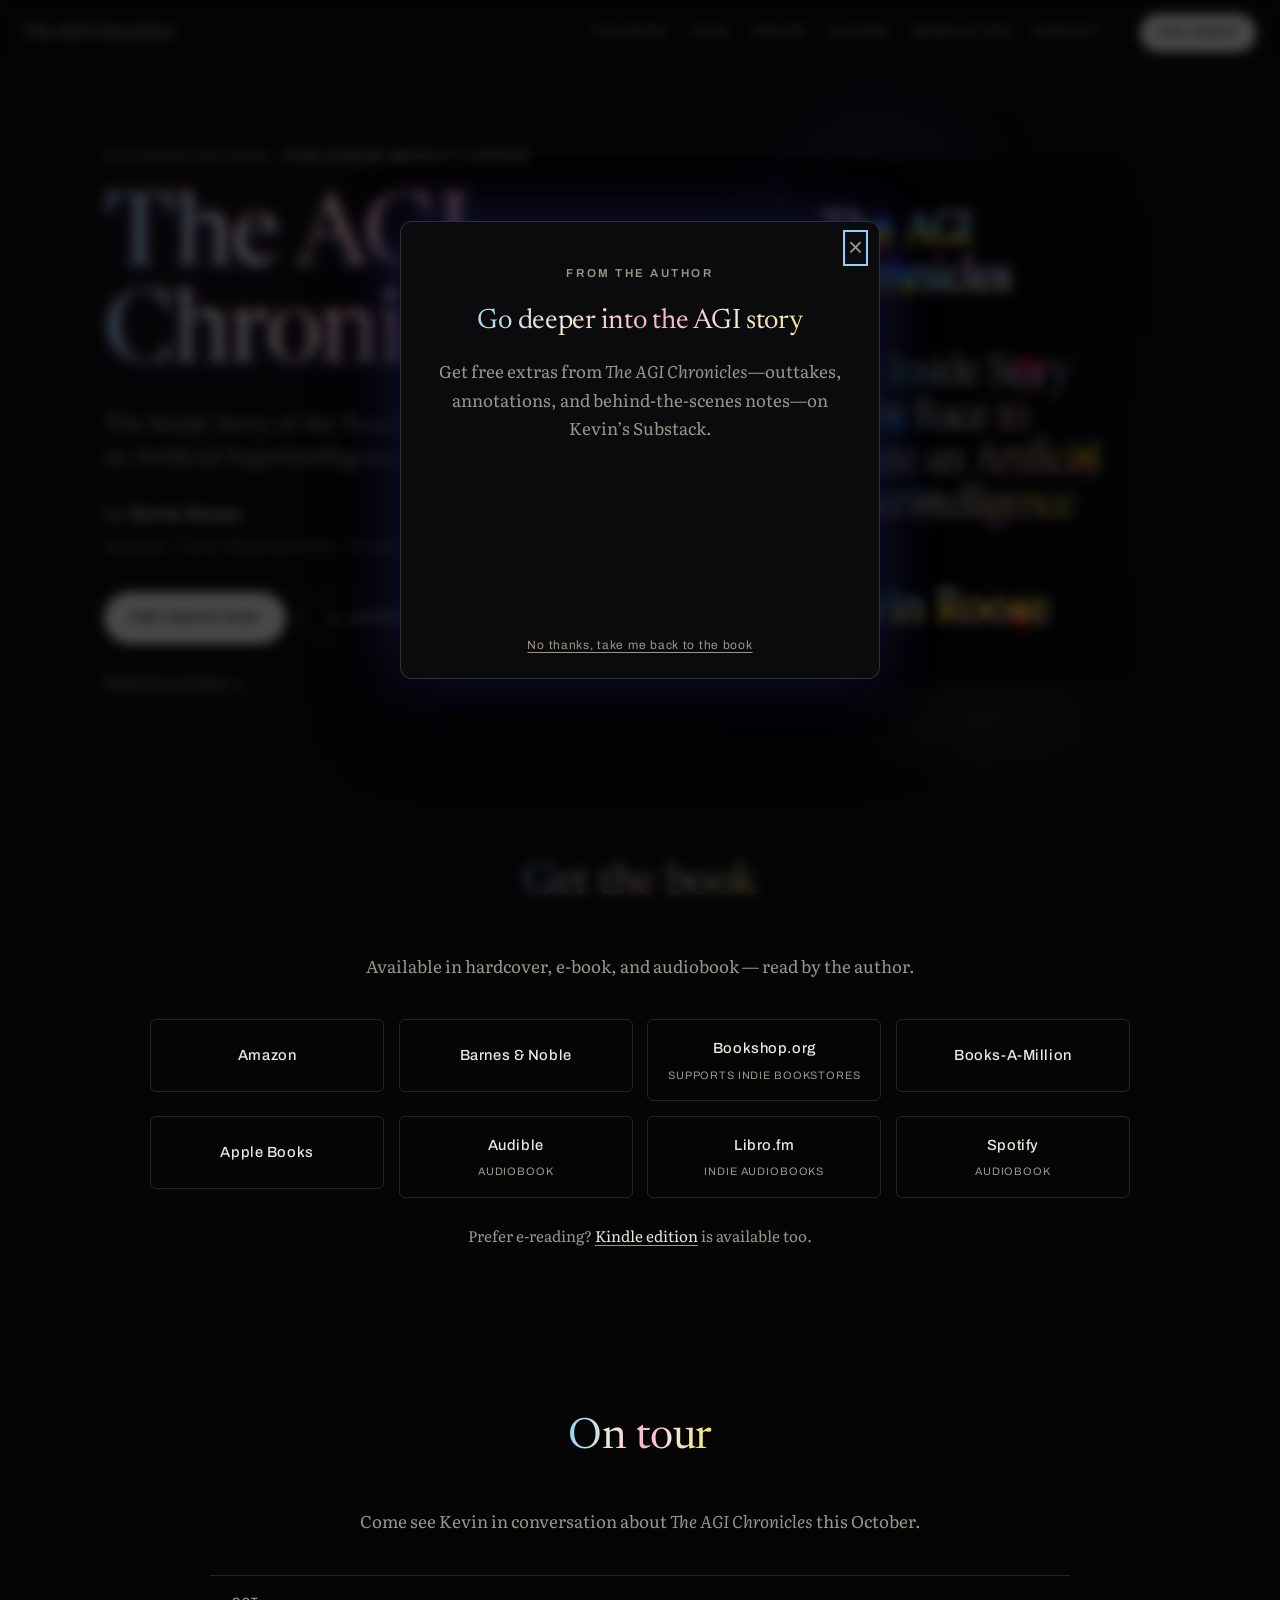
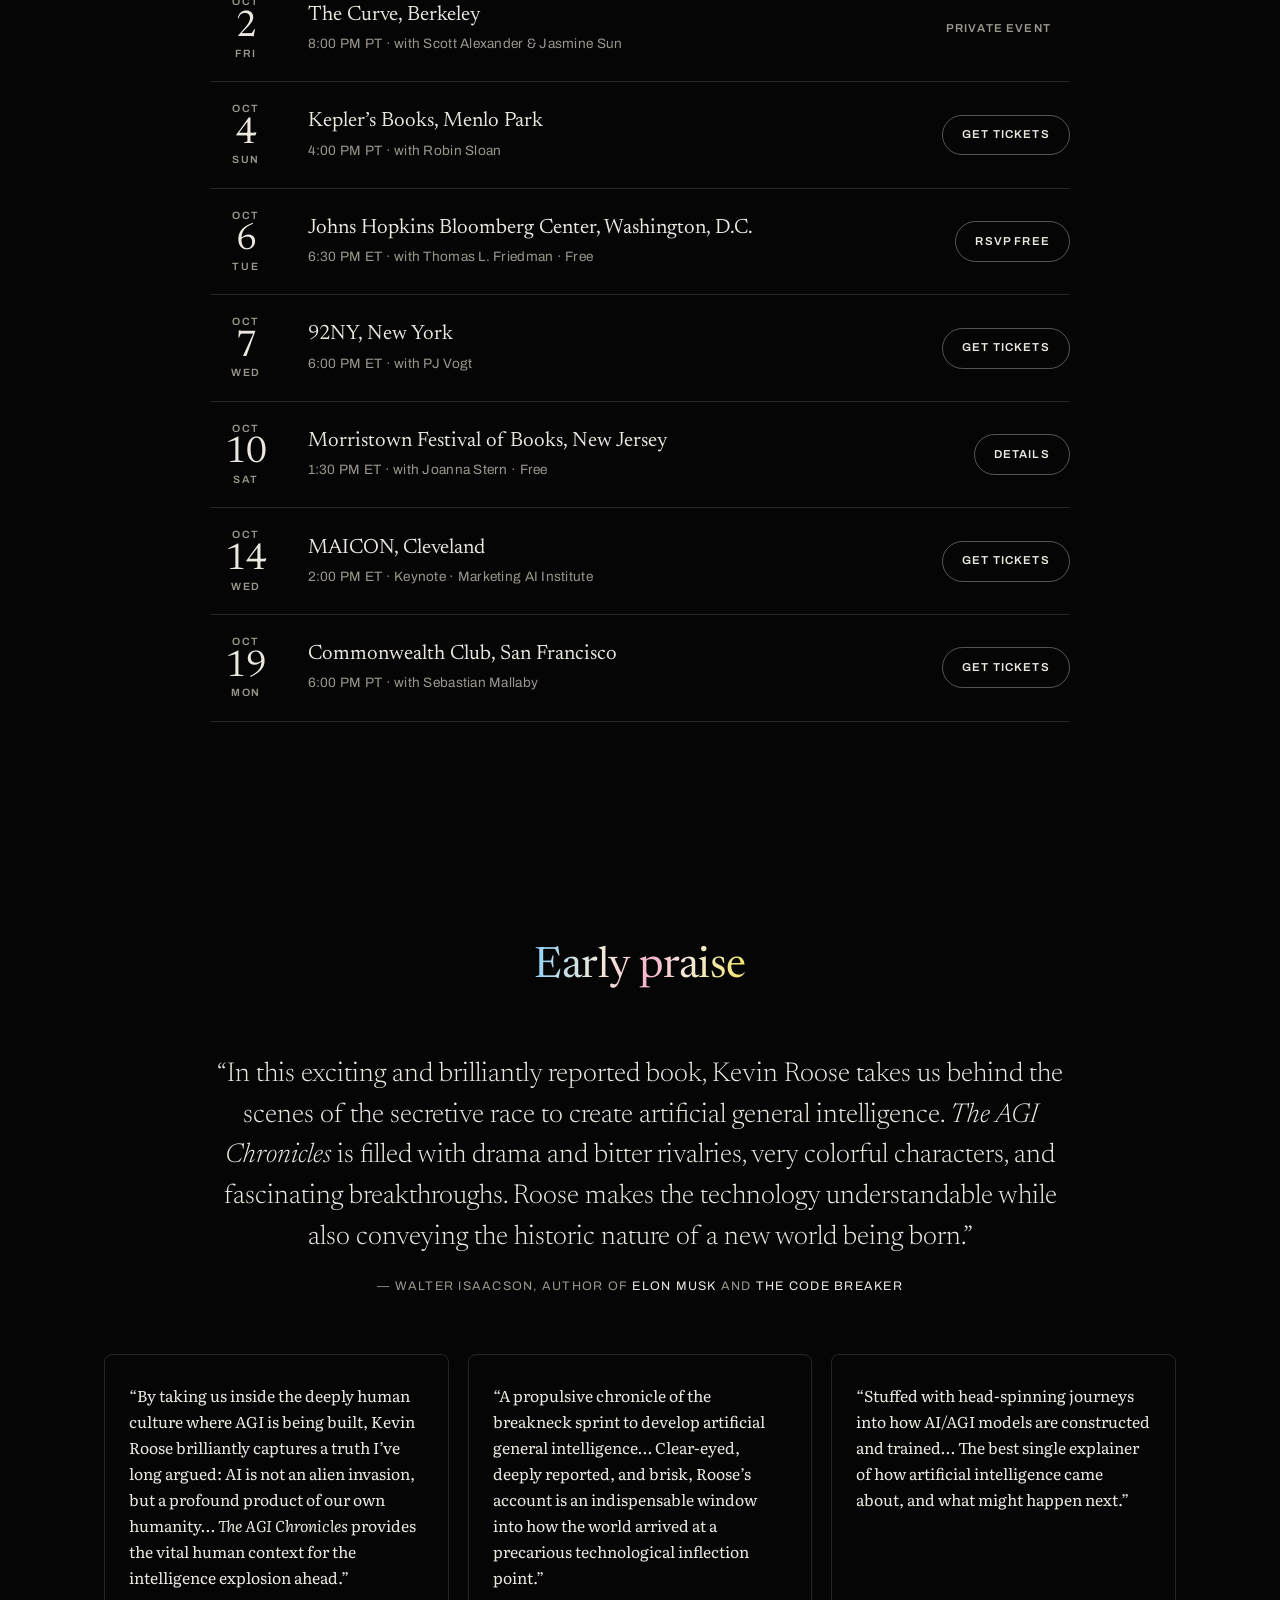
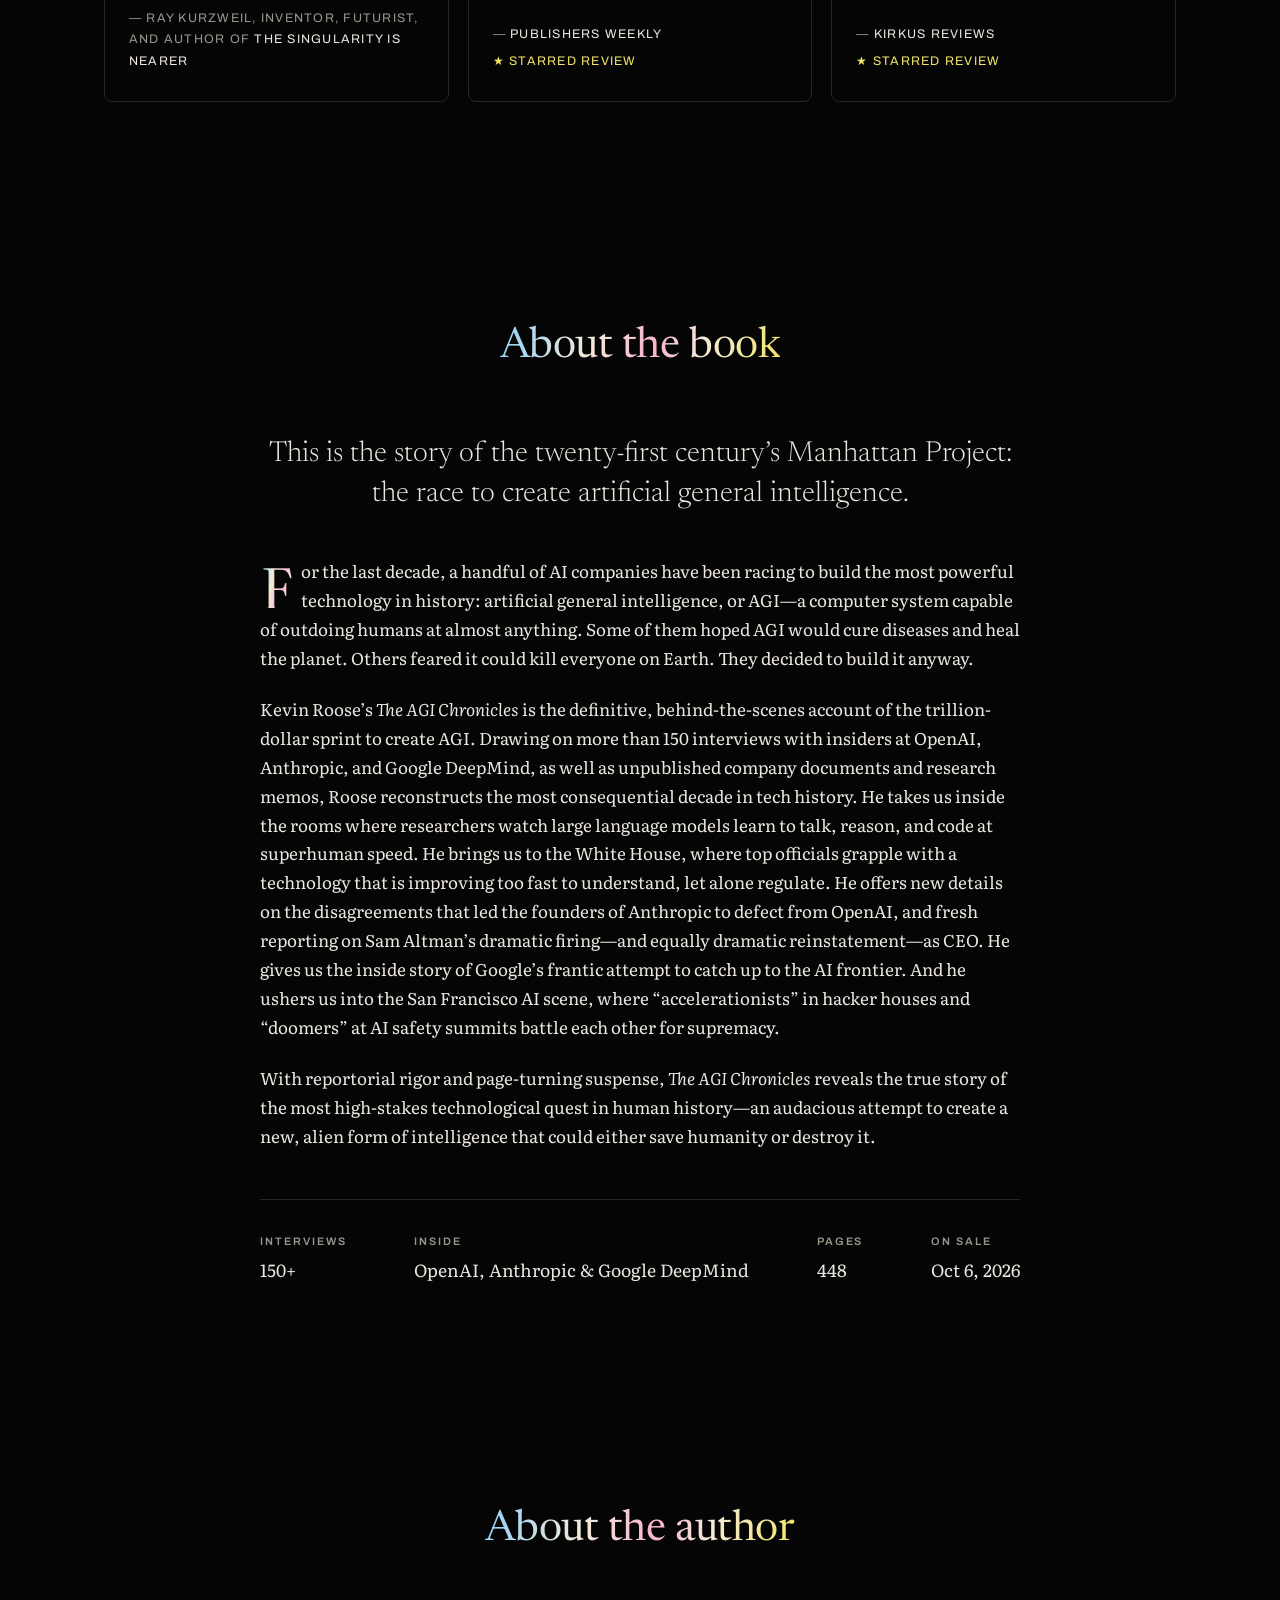
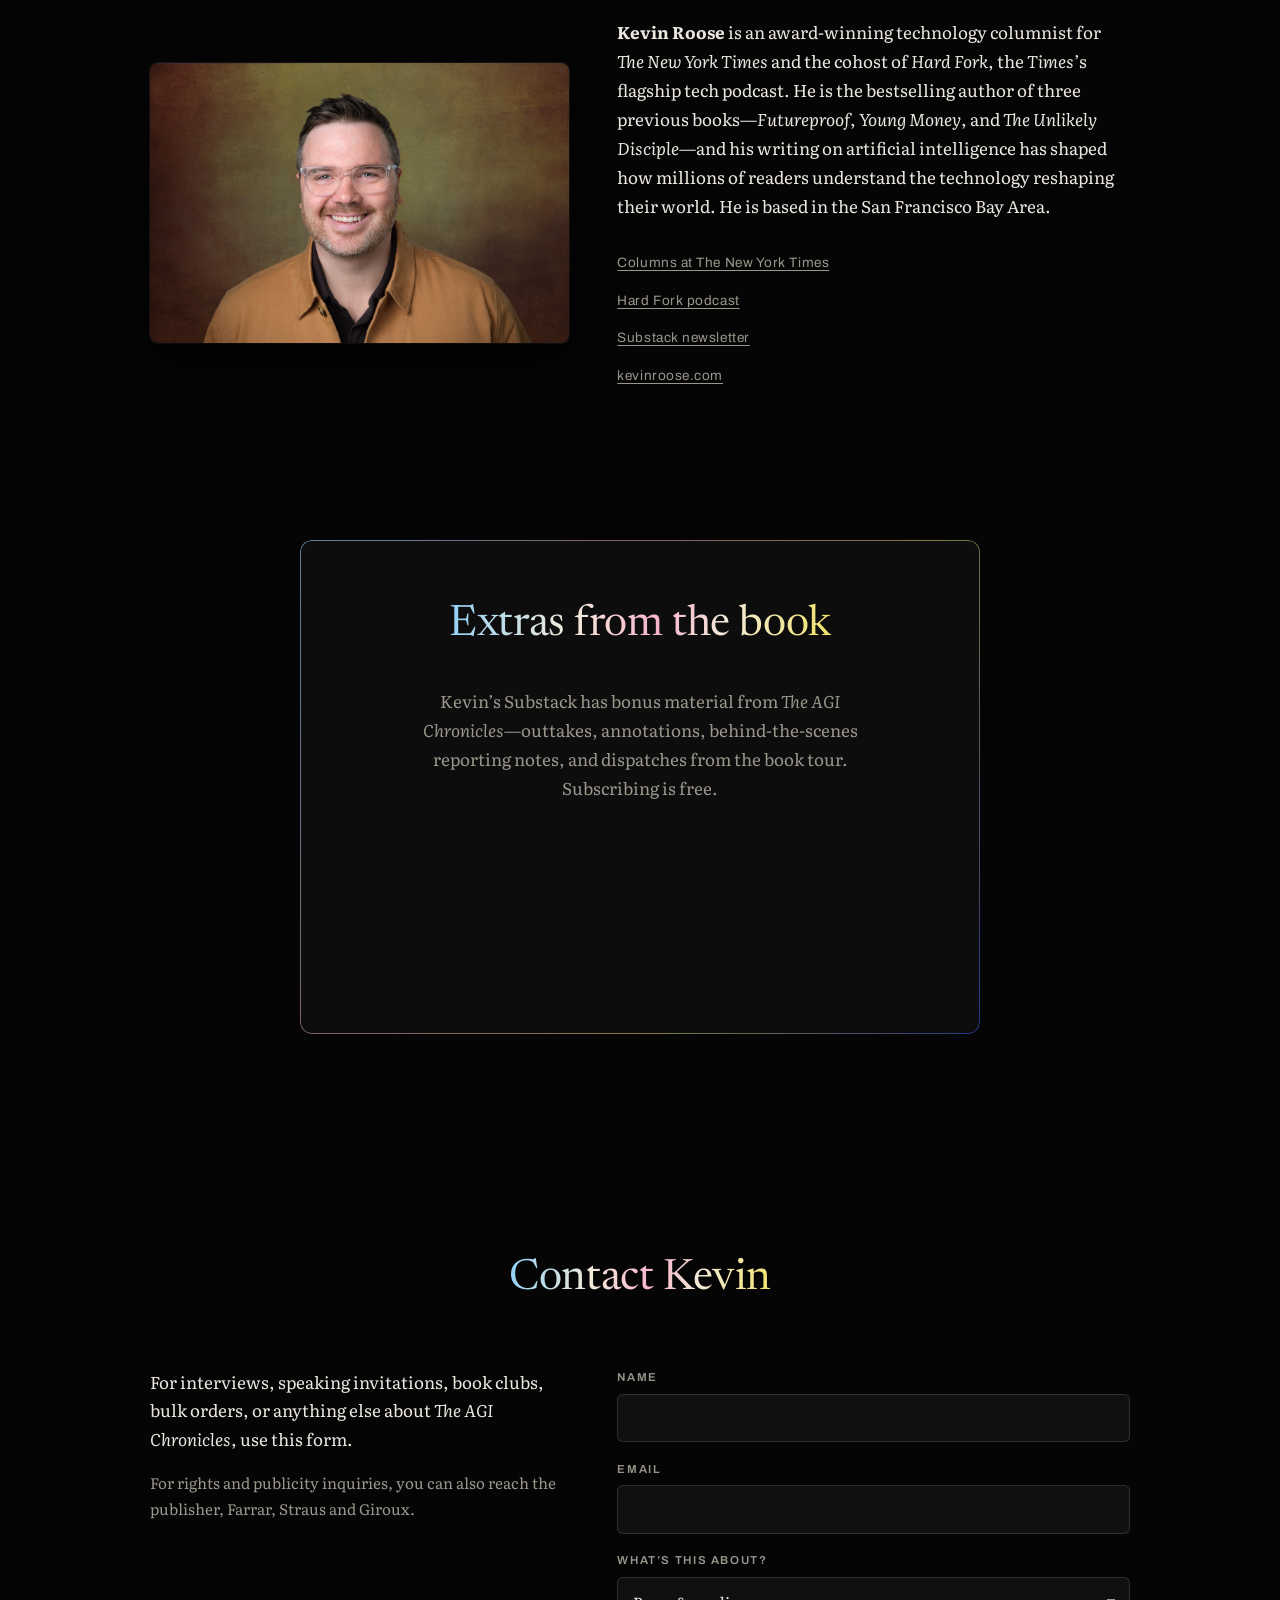
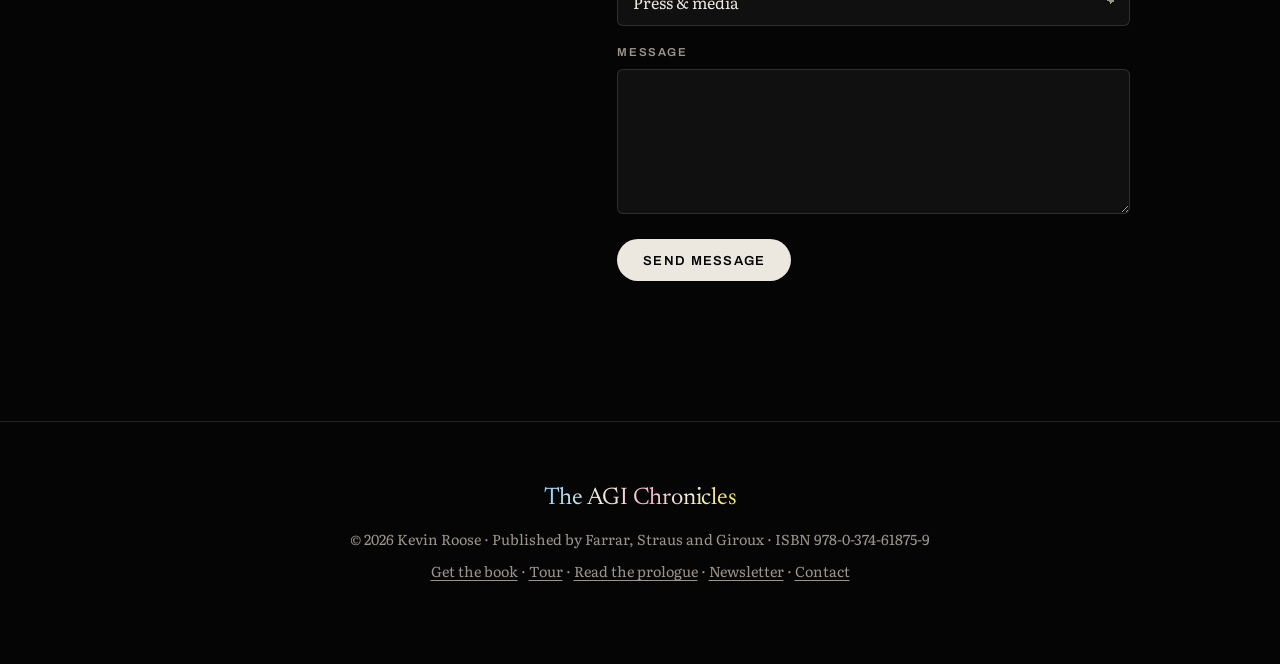
==== index.html @ 8897f18a "Add book tour section with links to event pages Co-Authored-By: Claude Opus 5.5 (1M context) <norepl" ====
<!DOCTYPE html>
<html lang="en">
<head>
<meta charset="utf-8">
<meta name="viewport" content="width=device-width, initial-scale=1">
<title>The AGI Chronicles — Kevin Roose</title>
<meta name="description" content="The definitive, behind-the-scenes account of the trillion-dollar sprint to create AGI, by Kevin Roose. Starred reviews from Publishers Weekly and Kirkus. On sale October 6, 2026.">
<link rel="canonical" href="https://theagichronicles.com/">
<link rel="icon" type="image/svg+xml" href="assets/favicon.svg">

<meta property="og:type" content="book">
<meta property="og:title" content="The AGI Chronicles — Kevin Roose">
<meta property="og:description" content="The inside story of the race to create an artificial superintelligence. Starred reviews from Publishers Weekly and Kirkus. On sale October 6, 2026.">
<meta property="og:image" content="https://theagichronicles.com/assets/og-card.jpg">
<meta property="og:image:width" content="1200">
<meta property="og:image:height" content="630">
<meta property="og:image:alt" content="The AGI Chronicles by Kevin Roose — book cover on black with iridescent type. On sale October 6, 2026.">
<meta property="og:url" content="https://theagichronicles.com/">
<meta name="twitter:card" content="summary_large_image">
<meta name="twitter:title" content="The AGI Chronicles — Kevin Roose">
<meta name="twitter:description" content="The inside story of the race to create an artificial superintelligence. On sale October 6, 2026.">
<meta name="twitter:image" content="https://theagichronicles.com/assets/og-card.jpg">

<link rel="preconnect" href="https://fonts.googleapis.com">
<link rel="preconnect" href="https://fonts.gstatic.com" crossorigin>
<link href="https://fonts.googleapis.com/css2?family=Newsreader:ital,opsz,wght@0,6..72,300;0,6..72,400;0,6..72,500;1,6..72,300;1,6..72,400&family=Literata:ital,opsz,wght@0,7..72,400;0,7..72,500;1,7..72,400&family=Archivo:wght@400;500;600&display=swap" rel="stylesheet">
<link rel="stylesheet" href="styles.css">
<script>document.documentElement.classList.add("js");</script>

<script type="application/ld+json">
{
  "@context": "https://schema.org",
  "@type": "Book",
  "name": "The AGI Chronicles: The Inside Story of the Race to Create an Artificial Superintelligence",
  "author": {"@type": "Person", "name": "Kevin Roose", "url": "https://www.kevinroose.com"},
  "isbn": "9780374618759",
  "numberOfPages": 448,
  "bookFormat": "https://schema.org/Hardcover",
  "publisher": {"@type": "Organization", "name": "Farrar, Straus and Giroux"},
  "datePublished": "2026-10-06",
  "inLanguage": "en",
  "image": "https://theagichronicles.com/assets/og-card.jpg"
}
</script>
</head>
<body>

<a class="skip-link" href="#book">Skip to content</a>

<header class="nav" id="top">
  <a class="nav-wordmark" href="#top">The AGI&nbsp;Chronicles</a>
  <nav class="nav-links" aria-label="Site">
    <a href="#book">The Book</a>
    <a href="#tour">Tour</a>
    <a href="#praise">Praise</a>
    <a href="#author">Author</a>
    <a href="#newsletter">Newsletter</a>
    <a href="#contact">Contact</a>
  </nav>
  <a class="btn btn-solid nav-cta" href="#buy">Pre-order</a>
</header>

<main>

<!-- ============ HERO ============ -->
<section class="hero">
  <div class="hero-inner">
    <div class="hero-copy">
      <p class="eyebrow reveal">&#9733; Starred reviews &middot; <em>Publishers Weekly</em> &amp; <em>Kirkus</em></p>
      <h1 class="prism reveal" data-text="The AGI Chronicles">The AGI Chronicles</h1>
      <p class="hero-sub reveal">The Inside Story of the Race to Create an&nbsp;Artificial&nbsp;Superintelligence</p>
      <p class="hero-byline reveal">by <strong>Kevin Roose</strong></p>
      <p class="hero-pub reveal">Hardcover &middot; Farrar, Straus and Giroux &middot; On sale October&nbsp;6,&nbsp;2026</p>
      <div class="hero-ctas reveal">
        <a class="btn btn-solid" href="#buy">Pre-order now</a>
        <a class="btn btn-ghost" href="https://www.audible.com/pd/The-AGI-Chronicles-Audiobook/B0GBYLW6CT" target="_blank" rel="noopener">
          <svg class="icon" viewBox="0 0 24 24" aria-hidden="true"><path fill="currentColor" d="M12 3a7 7 0 0 0-7 7v1.1A3 3 0 0 0 3 14v3a3 3 0 0 0 3 3h2v-8H6.5a1.5 1.5 0 0 0-.5.09V10a6 6 0 1 1 12 0v2.09a1.5 1.5 0 0 0-.5-.09H16v8h2a3 3 0 0 0 3-3v-3a3 3 0 0 0-2-2.9V10a7 7 0 0 0-7-7Z"/></svg>
          Listen on Audible
        </a>
      </div>
      <p class="hero-prologue reveal"><a href="prologue.html">Read the prologue &rarr;</a></p>
    </div>
    <div class="hero-cover reveal">
      <div class="cover-frame">
        <picture>
          <source srcset="assets/cover.avif" type="image/avif">
          <img src="assets/cover.jpg" alt="The AGI Chronicles book cover: iridescent serif type on a black background" width="640" height="978" fetchpriority="high">
        </picture>
      </div>
    </div>
  </div>
</section>

<!-- ============ BUY ============ -->
<section class="buy" id="buy" aria-labelledby="buy-title">
  <h2 class="section-title" id="buy-title"><span class="prism-sm">Get the book</span></h2>
  <p class="buy-note">Available in hardcover, e-book, and audiobook — read by the author.</p>
  <ul class="retailers">
    <li><a class="retailer reveal" href="https://www.amazon.com/AGI-Chronicles-Inside-Artificial-Superintelligence/dp/0374618755" target="_blank" rel="noopener">Amazon</a></li>
    <li><a class="retailer reveal" href="https://www.barnesandnoble.com/w/the-agi-chronicles-kevin-roose/1149551313?ean=9780374618759" target="_blank" rel="noopener">Barnes &amp; Noble</a></li>
    <li><a class="retailer reveal" href="https://bookshop.org/p/books/the-agi-chronicles-the-inside-story-of-the-race-to-create-an-artificial-superintelligence-kevin-roose/fedb4aef52bfc0d9" target="_blank" rel="noopener">Bookshop.org <span class="tag">supports indie bookstores</span></a></li>
    <li><a class="retailer reveal" href="https://www.booksamillion.com/p/AGI-Chronicles/Kevin-Roose/9780374618759" target="_blank" rel="noopener">Books-A-Million</a></li>
    <li><a class="retailer reveal" href="https://books.apple.com/us/book/the-agi-chronicles/id6758016545" target="_blank" rel="noopener">Apple Books</a></li>
    <li><a class="retailer reveal" href="https://www.audible.com/pd/The-AGI-Chronicles-Audiobook/B0GBYLW6CT" target="_blank" rel="noopener">Audible <span class="tag">audiobook</span></a></li>
    <li><a class="retailer reveal" href="https://libro.fm/audiobooks/9781250454010-the-agi-chronicles" target="_blank" rel="noopener">Libro.fm <span class="tag">indie audiobooks</span></a></li>
    <li><a class="retailer reveal" href="https://open.spotify.com/show/6HTNBqkHX16fnGCbGSmwhu" target="_blank" rel="noopener">Spotify <span class="tag">audiobook</span></a></li>
  </ul>
  <p class="buy-small">Prefer e-reading? <a href="https://www.amazon.com/AGI-Chronicles-Inside-Artificial-Superintelligence-ebook/dp/B0GBZ2MDDJ" target="_blank" rel="noopener">Kindle edition</a> is available too.</p>
</section>

<!-- ============ TOUR ============ -->
<section class="tour" id="tour" aria-labelledby="tour-title">
  <h2 class="section-title" id="tour-title"><span class="prism-sm">On tour</span></h2>
  <p class="tour-note">Come see Kevin in conversation about <em>The AGI Chronicles</em> this October.</p>
  <ol class="tour-list">
    <li class="tour-event reveal">
      <time class="tour-date" datetime="2026-10-02"><span>Oct</span><strong>2</strong><span>Fri</span></time>
      <div class="tour-info">
        <h3>The Curve, Berkeley</h3>
        <p>8:00 PM PT &middot; with Scott Alexander &amp; Jasmine Sun</p>
      </div>
      <span class="tour-private">Private event</span>
    </li>
    <li class="tour-event reveal">
      <time class="tour-date" datetime="2026-10-04"><span>Oct</span><strong>4</strong><span>Sun</span></time>
      <div class="tour-info">
        <h3>Kepler&rsquo;s Books, Menlo Park</h3>
        <p>4:00 PM PT &middot; with Robin Sloan</p>
      </div>
      <a class="btn btn-ghost tour-btn" href="https://www.keplers.org/upcoming-events-internal/roose" target="_blank" rel="noopener">Get tickets</a>
    </li>
    <li class="tour-event reveal">
      <time class="tour-date" datetime="2026-10-06"><span>Oct</span><strong>6</strong><span>Tue</span></time>
      <div class="tour-info">
        <h3>Johns Hopkins Bloomberg Center, Washington,&nbsp;D.C.</h3>
        <p>6:30 PM ET &middot; with Thomas L. Friedman &middot; Free</p>
      </div>
      <a class="btn btn-ghost tour-btn" href="https://www.eventbrite.com/e/authors-insights-kevin-roose-and-the-history-of-ai-tickets-1996830811711" target="_blank" rel="noopener">RSVP free</a>
    </li>
    <li class="tour-event reveal">
      <time class="tour-date" datetime="2026-10-07"><span>Oct</span><strong>7</strong><span>Wed</span></time>
      <div class="tour-info">
        <h3>92NY, New York</h3>
        <p>6:00 PM ET &middot; with PJ Vogt</p>
      </div>
      <a class="btn btn-ghost tour-btn" href="https://www.92ny.org/event/kevin-roose-in-conversation" target="_blank" rel="noopener">Get tickets</a>
    </li>
    <li class="tour-event reveal">
      <time class="tour-date" datetime="2026-10-10"><span>Oct</span><strong>10</strong><span>Sat</span></time>
      <div class="tour-info">
        <h3>Morristown Festival of Books, New&nbsp;Jersey</h3>
        <p>1:30 PM ET &middot; with Joanna Stern &middot; Free</p>
      </div>
      <a class="btn btn-ghost tour-btn" href="https://morristownbooks.org/2026-authors/" target="_blank" rel="noopener">Details</a>
    </li>
    <li class="tour-event reveal">
      <time class="tour-date" datetime="2026-10-14"><span>Oct</span><strong>14</strong><span>Wed</span></time>
      <div class="tour-info">
        <h3>MAICON, Cleveland</h3>
        <p>2:00 PM ET &middot; Keynote &middot; Marketing AI Institute</p>
      </div>
      <a class="btn btn-ghost tour-btn" href="https://www.marketingaiinstitute.com/events/marketing-artificial-intelligence-conference" target="_blank" rel="noopener">Get tickets</a>
    </li>
    <li class="tour-event reveal">
      <time class="tour-date" datetime="2026-10-19"><span>Oct</span><strong>19</strong><span>Mon</span></time>
      <div class="tour-info">
        <h3>Commonwealth Club, San Francisco</h3>
        <p>6:00 PM PT &middot; with Sebastian Mallaby</p>
      </div>
      <a class="btn btn-ghost tour-btn" href="https://www.commonwealthclub.org/events/2026-10-19/kevin-roose-inside-race-create-artificial-superintelligence" target="_blank" rel="noopener">Get tickets</a>
    </li>
  </ol>
</section>

<!-- ============ PRAISE ============ -->
<section class="praise" id="praise" aria-labelledby="praise-title">
  <h2 class="section-title" id="praise-title"><span class="prism-sm">Early praise</span></h2>

  <figure class="quote-lead reveal">
    <blockquote>
      <p>&ldquo;In this exciting and brilliantly reported book, Kevin Roose takes us behind the scenes of the secretive race to create artificial general intelligence. <em>The AGI Chronicles</em> is filled with drama and bitter rivalries, very colorful characters, and fascinating breakthroughs. Roose makes the technology understandable while also conveying the historic nature of a new world being born.&rdquo;</p>
    </blockquote>
    <figcaption>&mdash;&nbsp;Walter Isaacson, author of <cite>Elon Musk</cite> and <cite>The Code Breaker</cite></figcaption>
  </figure>

  <div class="quote-grid">
    <figure class="quote-card reveal">
      <blockquote><p>&ldquo;By taking us inside the deeply human culture where AGI is being built, Kevin Roose brilliantly captures a truth I&rsquo;ve long argued: AI is not an alien invasion, but a profound product of our own humanity&hellip; <em>The AGI Chronicles</em> provides the vital human context for the intelligence explosion ahead.&rdquo;</p></blockquote>
      <figcaption>&mdash;&nbsp;Ray Kurzweil, inventor, futurist, and author of <cite>The Singularity Is Nearer</cite></figcaption>
    </figure>
    <figure class="quote-card reveal">
      <blockquote><p>&ldquo;A propulsive chronicle of the breakneck sprint to develop artificial general intelligence&hellip; Clear-eyed, deeply reported, and brisk, Roose&rsquo;s account is an indispensable window into how the world arrived at a precarious technological inflection point.&rdquo;</p></blockquote>
      <figcaption>&mdash;&nbsp;<cite>Publishers Weekly</cite> <span class="star-badge">&#9733; starred review</span></figcaption>
    </figure>
    <figure class="quote-card reveal">
      <blockquote><p>&ldquo;Stuffed with head-spinning journeys into how AI/AGI models are constructed and trained&hellip; The best single explainer of how artificial intelligence came about, and what might happen next.&rdquo;</p></blockquote>
      <figcaption>&mdash;&nbsp;<cite>Kirkus Reviews</cite> <span class="star-badge">&#9733; starred review</span></figcaption>
    </figure>
  </div>
</section>

<!-- ============ ABOUT THE BOOK ============ -->
<section class="book" id="book" aria-labelledby="book-title">
  <h2 class="section-title" id="book-title"><span class="prism-sm">About the book</span></h2>
  <div class="book-body">
    <p class="book-lede reveal">This is the story of the twenty-first century&rsquo;s Manhattan&nbsp;Project: the race to create artificial general&nbsp;intelligence.</p>
    <div class="book-copy reveal">
      <p>For the last decade, a handful of AI companies have been racing to build the most powerful technology in history: artificial general intelligence, or AGI&mdash;a computer system capable of outdoing humans at almost anything. Some of them hoped AGI would cure diseases and heal the planet. Others feared it could kill everyone on Earth. They decided to build it anyway.</p>
      <p>Kevin Roose&rsquo;s <em>The AGI Chronicles</em> is the definitive, behind-the-scenes account of the trillion-dollar sprint to create AGI. Drawing on more than 150 interviews with insiders at OpenAI, Anthropic, and Google DeepMind, as well as unpublished company documents and research memos, Roose reconstructs the most consequential decade in tech history. He takes us inside the rooms where researchers watch large language models learn to talk, reason, and code at superhuman speed. He brings us to the White House, where top officials grapple with a technology that is improving too fast to understand, let alone regulate. He offers new details on the disagreements that led the founders of Anthropic to defect from OpenAI, and fresh reporting on Sam Altman&rsquo;s dramatic firing&mdash;and equally dramatic reinstatement&mdash;as CEO. He gives us the inside story of Google&rsquo;s frantic attempt to catch up to the AI frontier. And he ushers us into the San Francisco AI scene, where &ldquo;accelerationists&rdquo; in hacker houses and &ldquo;doomers&rdquo; at AI safety summits battle each other for supremacy.</p>
      <p>With reportorial rigor and page-turning suspense, <em>The AGI Chronicles</em> reveals the true story of the most high-stakes technological quest in human history&mdash;an audacious attempt to create a new, alien form of intelligence that could either save humanity or destroy&nbsp;it.</p>
    </div>
    <dl class="book-facts reveal">
      <div><dt>Interviews</dt><dd>150+</dd></div>
      <div><dt>Inside</dt><dd>OpenAI, Anthropic &amp; Google DeepMind</dd></div>
      <div><dt>Pages</dt><dd>448</dd></div>
      <div><dt>On sale</dt><dd>Oct 6, 2026</dd></div>
    </dl>
  </div>
</section>

<!-- ============ AUTHOR ============ -->
<section class="author" id="author" aria-labelledby="author-title">
  <h2 class="section-title" id="author-title"><span class="prism-sm">About the author</span></h2>
  <div class="author-inner">
    <div class="author-photo reveal">
      <img src="assets/kevin-roose.jpg" alt="Kevin Roose" width="1200" height="800" loading="lazy">
    </div>
    <div class="author-bio reveal">
      <p><strong>Kevin Roose</strong> is an award-winning technology columnist for <em>The New York Times</em> and the cohost of <em>Hard Fork</em>, the <em>Times</em>&rsquo;s flagship tech podcast. He is the bestselling author of three previous books&mdash;<em>Futureproof</em>, <em>Young Money</em>, and <em>The Unlikely Disciple</em>&mdash;and his writing on artificial intelligence has shaped how millions of readers understand the technology reshaping their world. He is based in the San Francisco Bay Area.</p>
      <ul class="author-links">
        <li><a href="https://www.nytimes.com/by/kevin-roose" target="_blank" rel="noopener">Columns at The New York Times</a></li>
        <li><a href="https://www.nytimes.com/column/hard-fork" target="_blank" rel="noopener">Hard Fork podcast</a></li>
        <li><a href="https://kevinroose.substack.com" target="_blank" rel="noopener">Substack newsletter</a></li>
        <li><a href="https://www.kevinroose.com" target="_blank" rel="noopener">kevinroose.com</a></li>
      </ul>
    </div>
  </div>
</section>

<!-- ============ NEWSLETTER ============ -->
<section class="newsletter" id="newsletter" aria-labelledby="newsletter-title">
  <div class="newsletter-card reveal">
    <h2 class="section-title" id="newsletter-title"><span class="prism-sm">Extras from the book</span></h2>
    <p>Kevin&rsquo;s Substack has bonus material from <em>The AGI Chronicles</em>&mdash;outtakes, annotations, behind-the-scenes reporting notes, and dispatches from the book tour. Subscribing is free.</p>
    <iframe title="Subscribe to Kevin Roose's Substack" src="https://kevinroose.substack.com/embed" width="100%" height="150" frameborder="0" scrolling="no" loading="lazy"></iframe>
  </div>
</section>

<!-- ============ CONTACT ============ -->
<section class="contact" id="contact" aria-labelledby="contact-title">
  <h2 class="section-title" id="contact-title"><span class="prism-sm">Contact Kevin</span></h2>
  <div class="contact-inner">
    <div class="contact-copy reveal">
      <p>For interviews, speaking invitations, book clubs, bulk orders, or anything else about <em>The AGI Chronicles</em>, use this form.</p>
      <p class="contact-fine">For rights and publicity inquiries, you can also reach the publisher, Farrar,&nbsp;Straus&nbsp;and&nbsp;Giroux.</p>
    </div>
    <form class="contact-form reveal" id="contact-form" novalidate>
      <div class="field">
        <label for="cf-name">Name</label>
        <input id="cf-name" name="name" type="text" autocomplete="name" required>
      </div>
      <div class="field">
        <label for="cf-email">Email</label>
        <input id="cf-email" name="email" type="email" autocomplete="email" required>
      </div>
      <div class="field">
        <label for="cf-type">What&rsquo;s this about?</label>
        <select id="cf-type" name="inquiry_type">
          <option>Press &amp; media</option>
          <option>Speaking</option>
          <option>Book clubs &amp; events</option>
          <option>Other</option>
        </select>
      </div>
      <div class="field">
        <label for="cf-message">Message</label>
        <textarea id="cf-message" name="message" rows="5" required></textarea>
      </div>
      <input class="honeypot" type="text" name="_honey" tabindex="-1" autocomplete="off" aria-hidden="true">
      <button class="btn btn-solid" type="submit">Send message</button>
      <p class="form-status" id="form-status" role="status" aria-live="polite"></p>
    </form>
  </div>
</section>

</main>

<footer class="footer">
  <p class="footer-wordmark prism-sm">The AGI Chronicles</p>
  <p>&copy; 2026 Kevin Roose &middot; Published by Farrar, Straus and Giroux &middot; ISBN 978-0-374-61875-9</p>
  <p><a href="#buy">Get the book</a> &middot; <a href="#tour">Tour</a> &middot; <a href="prologue.html">Read the prologue</a> &middot; <a href="https://kevinroose.substack.com" target="_blank" rel="noopener">Newsletter</a> &middot; <a href="#contact">Contact</a></p>
</footer>

<!-- Sticky mobile pre-order bar -->
<a class="sticky-buy" href="#buy" id="sticky-buy" aria-hidden="true">Pre-order <em>The AGI Chronicles</em> &rarr;</a>

<!-- ============ SUBSTACK MODAL ============ -->
<div class="modal-backdrop" id="modal" role="dialog" aria-modal="true" aria-labelledby="modal-title" hidden>
  <div class="modal">
    <button class="modal-close" id="modal-close" aria-label="Close">&times;</button>
    <p class="eyebrow">From the author</p>
    <h3 class="prism-sm" id="modal-title">Go deeper into the AGI story</h3>
    <p>Get free extras from <em>The AGI Chronicles</em>&mdash;outtakes, annotations, and behind-the-scenes notes&mdash;on Kevin&rsquo;s Substack.</p>
    <iframe title="Subscribe to Kevin Roose's Substack" data-src="https://kevinroose.substack.com/embed" width="100%" height="150" frameborder="0" scrolling="no"></iframe>
    <button class="modal-dismiss" id="modal-dismiss">No thanks, take me back to the book</button>
  </div>
</div>

<script src="main.js" defer></script>
</body>
</html>
---- styles.css ----
/* The AGI Chronicles — design language from the FSG jacket:
   pitch black ground, transitional serif, iridescent prism sheen,
   chromatic-aberration ghosting as the signature element. */

:root {
  --black: #050506;
  --ink: #ece8e0;
  --dim: #9b968c;
  --faint: rgba(236, 232, 224, 0.14);
  --blue: #8fd0f8;
  --pink: #f7b3cd;
  --yellow: #f2e468;
  --red: #ff4438;
  --deep: #3b4fd8;
  --prism: linear-gradient(100deg, var(--blue) 0%, #f3ead8 32%, var(--pink) 55%, #f3ead8 72%, var(--yellow) 100%);
  --serif: "Newsreader", Georgia, "Times New Roman", serif;
  --text: "Literata", Georgia, "Times New Roman", serif;
  --sans: "Archivo", -apple-system, "Helvetica Neue", sans-serif;
}

* { margin: 0; padding: 0; box-sizing: border-box; }

html { scroll-behavior: smooth; }

body {
  background: var(--black);
  color: var(--ink);
  font-family: var(--text);
  font-size: 1.0625rem;
  line-height: 1.7;
  -webkit-font-smoothing: antialiased;
  overflow-x: hidden;
}

::selection { background: var(--pink); color: var(--black); }

a { color: var(--ink); text-underline-offset: 3px; text-decoration-thickness: 1px; text-decoration-color: var(--dim); }
a:hover { text-decoration-color: var(--pink); }

.skip-link {
  position: absolute; left: -999px; top: 0; z-index: 100;
  background: var(--ink); color: var(--black); padding: 0.6rem 1rem;
}
.skip-link:focus { left: 0; }

:focus-visible { outline: 2px solid var(--blue); outline-offset: 3px; }

/* ---------- prism type: the signature ---------- */

.prism, .prism-sm {
  background: var(--prism);
  -webkit-background-clip: text;
  background-clip: text;
  color: transparent;
}

.prism {
  position: relative;
  font-family: var(--serif);
  font-weight: 400;
  font-size: clamp(3rem, 8.5vw, 6.2rem);
  line-height: 0.98;
  letter-spacing: -0.015em;
  font-optical-sizing: auto;
}

/* chromatic-aberration ghosts, echoing the jacket's smeared letters */
.prism::before, .prism::after {
  content: attr(data-text);
  position: absolute;
  inset: 0;
  z-index: -1;
  background: none;
  -webkit-background-clip: initial;
  background-clip: initial;
  pointer-events: none;
}
.prism::before {
  color: var(--red);
  transform: translateY(-0.045em);
  filter: blur(7px);
  opacity: 0.5;
}
.prism::after {
  color: var(--deep);
  transform: translateY(0.06em);
  filter: blur(9px);
  opacity: 0.55;
}

@media (prefers-reduced-motion: no-preference) {
  .prism::before { animation: ghost-drift 9s ease-in-out infinite alternate; }
  .prism::after  { animation: ghost-drift-2 11s ease-in-out infinite alternate; }
  @keyframes ghost-drift   { from { transform: translateY(-0.045em); opacity: 0.42; } to { transform: translateY(-0.085em); opacity: 0.6; } }
  @keyframes ghost-drift-2 { from { transform: translateY(0.06em);  opacity: 0.45; } to { transform: translateY(0.1em);  opacity: 0.62; } }
}

.prism-sm {
  font-family: var(--serif);
  font-weight: 400;
  letter-spacing: -0.01em;
}

/* ---------- structure ---------- */

.eyebrow {
  font-family: var(--sans);
  font-size: 0.72rem;
  font-weight: 600;
  letter-spacing: 0.22em;
  text-transform: uppercase;
  color: var(--dim);
}
.eyebrow em { font-style: normal; color: var(--ink); }

.section-title {
  font-family: var(--serif);
  font-size: clamp(1.9rem, 3.6vw, 2.7rem);
  font-weight: 400;
  margin-bottom: 1.2em;
  text-align: center;
}

section { padding: 6.5rem 1.5rem; max-width: 1120px; margin: 0 auto; }

/* ---------- nav ---------- */

.nav {
  position: sticky; top: 0; z-index: 50;
  display: flex; align-items: center; gap: 2rem;
  padding: 0.9rem 1.5rem;
  background: rgba(5, 5, 6, 0.82);
  backdrop-filter: blur(14px);
  -webkit-backdrop-filter: blur(14px);
  border-bottom: 1px solid var(--faint);
}
.nav-wordmark {
  font-family: var(--serif);
  font-size: 1.15rem;
  text-decoration: none;
  white-space: nowrap;
}
.nav-links { display: flex; gap: 1.4rem; margin-left: auto; }
.nav-links a {
  font-family: var(--sans);
  font-size: 0.8rem;
  font-weight: 500;
  letter-spacing: 0.08em;
  text-transform: uppercase;
  color: var(--dim);
  text-decoration: none;
}
.nav-links a:hover { color: var(--ink); }
.nav-cta { margin-left: 0.4rem; }

@media (max-width: 860px) {
  .nav-links { display: none; }
  .nav-cta { margin-left: auto; }
}

/* ---------- buttons ---------- */

.btn {
  display: inline-flex; align-items: center; gap: 0.5rem;
  font-family: var(--sans);
  font-size: 0.82rem;
  font-weight: 600;
  letter-spacing: 0.1em;
  text-transform: uppercase;
  text-decoration: none;
  padding: 0.85rem 1.6rem;
  border-radius: 999px;
  cursor: pointer;
  transition: transform 0.18s ease, box-shadow 0.18s ease, background 0.18s ease;
}
.btn-solid {
  background: var(--ink);
  color: var(--black);
  border: none;
}
.btn-solid:hover {
  transform: translateY(-1px);
  box-shadow: 0 0 0 1px rgba(255, 68, 56, 0.55), 0 0 22px rgba(143, 208, 248, 0.35), 0 6px 24px rgba(247, 179, 205, 0.25);
}
.btn-ghost {
  background: transparent;
  color: var(--ink);
  border: 1px solid rgba(236, 232, 224, 0.35);
}
.btn-ghost:hover { border-color: var(--pink); transform: translateY(-1px); }
.nav-cta.btn { padding: 0.55rem 1.15rem; font-size: 0.72rem; }
.icon { width: 1.05em; height: 1.05em; }

/* ---------- hero ---------- */

.hero { padding-top: 5rem; padding-bottom: 5.5rem; }
.hero-inner {
  display: grid;
  grid-template-columns: 1.15fr 0.85fr;
  gap: 3.5rem;
  align-items: center;
}
.hero-copy .eyebrow { margin-bottom: 1.6rem; }
.hero-sub {
  font-family: var(--serif);
  font-size: clamp(1.2rem, 2.3vw, 1.55rem);
  font-weight: 300;
  color: var(--ink);
  line-height: 1.35;
  margin-top: 1.4rem;
  max-width: 30ch;
}
.hero-byline { margin-top: 1.3rem; font-size: 1.15rem; color: var(--dim); }
.hero-byline strong { color: var(--ink); font-weight: 500; }
.hero-pub {
  margin-top: 0.5rem;
  font-family: var(--sans);
  font-size: 0.78rem;
  letter-spacing: 0.06em;
  color: var(--dim);
}
.hero-ctas { display: flex; flex-wrap: wrap; gap: 0.9rem; margin-top: 2.2rem; }
.hero-prologue { margin-top: 1.3rem; }
.hero-prologue a {
  font-family: var(--sans);
  font-size: 0.85rem;
  letter-spacing: 0.05em;
  color: var(--dim);
}
.hero-prologue a:hover { color: var(--ink); text-decoration-color: var(--pink); }

.hero-cover { display: flex; justify-content: center; }
.cover-frame {
  position: relative;
  max-width: 340px;
}
.cover-frame::before {
  content: "";
  position: absolute;
  inset: -12%;
  background:
    radial-gradient(45% 45% at 30% 25%, rgba(59, 79, 216, 0.35), transparent 70%),
    radial-gradient(40% 40% at 75% 60%, rgba(255, 68, 56, 0.22), transparent 70%),
    radial-gradient(50% 50% at 55% 85%, rgba(247, 179, 205, 0.2), transparent 70%);
  filter: blur(30px);
  z-index: -1;
}
.cover-frame img {
  width: 100%; height: auto; display: block;
  border-radius: 4px;
  box-shadow: 0 24px 60px rgba(0, 0, 0, 0.75), 0 0 0 1px rgba(236, 232, 224, 0.08);
  transition: transform 0.35s ease;
}
.cover-frame:hover img { transform: translateY(-6px) rotate(-0.6deg); }

@media (prefers-reduced-motion: no-preference) {
  .cover-frame { animation: cover-float 7s ease-in-out infinite alternate; }
  @keyframes cover-float { from { transform: translateY(0); } to { transform: translateY(-10px); } }
}

@media (max-width: 860px) {
  .hero-inner { grid-template-columns: 1fr; gap: 3rem; }
  .hero-cover { order: -1; }
  .cover-frame { max-width: 240px; }
  .hero-copy { text-align: center; }
  .hero-sub { margin-inline: auto; }
  .hero-ctas { justify-content: center; }
}

/* ---------- buy ---------- */

.buy { text-align: center; padding-top: 4rem; }
.buy-note { color: var(--dim); margin-top: -1.2rem; margin-bottom: 2.4rem; }
.retailers {
  list-style: none;
  display: grid;
  grid-template-columns: repeat(4, 1fr);
  gap: 0.9rem;
  max-width: 980px;
  margin: 0 auto;
}
@media (max-width: 900px) { .retailers { grid-template-columns: repeat(2, 1fr); max-width: 640px; } }
.retailer {
  display: flex; flex-direction: column; align-items: center; justify-content: center; gap: 0.3rem;
  min-height: 4.6rem;
  padding: 1rem;
  font-family: var(--sans);
  font-size: 0.92rem;
  font-weight: 500;
  letter-spacing: 0.04em;
  text-decoration: none;
  border: 1px solid var(--faint);
  border-radius: 6px;
  transition: border-color 0.2s ease, box-shadow 0.2s ease, transform 0.2s ease;
}
.retailer:hover {
  transform: translateY(-2px);
  border-color: transparent;
  box-shadow: 0 0 0 1px rgba(143, 208, 248, 0.7), 0 0 18px rgba(247, 179, 205, 0.3), 0 8px 24px rgba(0, 0, 0, 0.5);
}
.retailer .tag {
  font-size: 0.68rem;
  font-weight: 400;
  letter-spacing: 0.08em;
  text-transform: uppercase;
  color: var(--dim);
}
.buy-small { margin-top: 1.6rem; font-size: 0.95rem; color: var(--dim); }

@media (max-width: 640px) { .retailers { grid-template-columns: 1fr 1fr; } }

/* ---------- tour ---------- */

.tour { padding-top: 3rem; }
.tour-note { text-align: center; color: var(--dim); margin-top: -1.2rem; margin-bottom: 2.4rem; }
.tour-list { list-style: none; max-width: 860px; margin: 0 auto; }
.tour-event {
  display: grid;
  grid-template-columns: 4.5rem 1fr auto;
  gap: 1.6rem;
  align-items: center;
  padding: 1.3rem 0;
  border-top: 1px solid var(--faint);
}
.tour-event:last-child { border-bottom: 1px solid var(--faint); }
.tour-date {
  display: flex; flex-direction: column; align-items: center;
  font-family: var(--sans);
  font-size: 0.66rem;
  font-weight: 600;
  letter-spacing: 0.18em;
  text-transform: uppercase;
  color: var(--dim);
  line-height: 1.2;
}
.tour-date strong {
  font-family: var(--serif);
  font-size: 2.3rem;
  font-weight: 400;
  letter-spacing: 0;
  color: var(--ink);
  line-height: 1.05;
}
.tour-info h3 { font-family: var(--serif); font-size: 1.3rem; font-weight: 400; line-height: 1.3; }
.tour-info p { font-family: var(--sans); font-size: 0.85rem; letter-spacing: 0.02em; color: var(--dim); margin-top: 0.2rem; }
.tour-btn { padding: 0.6rem 1.2rem; font-size: 0.72rem; white-space: nowrap; }
.tour-private {
  font-family: var(--sans);
  font-size: 0.72rem;
  font-weight: 600;
  letter-spacing: 0.1em;
  text-transform: uppercase;
  color: var(--dim);
  padding: 0 1.2rem;
  white-space: nowrap;
}

@media (max-width: 640px) {
  .tour-event { grid-template-columns: 3.4rem 1fr; gap: 0.4rem 1.1rem; }
  .tour-date { grid-row: span 2; }
  .tour-btn, .tour-private { grid-column: 2; justify-self: start; margin-top: 0.6rem; }
  .tour-private { padding: 0; }
}

/* ---------- praise ---------- */

.quote-lead { max-width: 880px; margin: 0 auto 3.5rem; text-align: center; }
.quote-lead blockquote p {
  font-family: var(--serif);
  font-size: clamp(1.25rem, 2.6vw, 1.7rem);
  font-weight: 300;
  line-height: 1.5;
}
.quote-lead figcaption, .quote-card figcaption {
  margin-top: 1.1rem;
  font-family: var(--sans);
  font-size: 0.78rem;
  letter-spacing: 0.1em;
  text-transform: uppercase;
  color: var(--dim);
}
.quote-lead figcaption cite, .quote-card figcaption cite { font-style: normal; color: var(--ink); }

.quote-grid {
  display: grid;
  grid-template-columns: repeat(3, 1fr);
  gap: 1.2rem;
}
.quote-card {
  border: 1px solid var(--faint);
  border-radius: 8px;
  padding: 1.8rem 1.5rem;
  display: flex; flex-direction: column; justify-content: space-between;
}
.quote-card blockquote p { font-size: 0.98rem; line-height: 1.65; }
.star-badge { display: block; margin-top: 0.3rem; color: var(--yellow); }

@media (max-width: 860px) { .quote-grid { grid-template-columns: 1fr; } }

/* ---------- book ---------- */

.book-body { max-width: 760px; margin: 0 auto; }
.book-lede {
  font-family: var(--serif);
  font-size: clamp(1.35rem, 2.8vw, 1.8rem);
  font-weight: 300;
  line-height: 1.4;
  text-align: center;
  margin-bottom: 2.6rem;
}
.book-copy p { margin-bottom: 1.4rem; }
.book-copy p:first-child::first-letter {
  font-size: 3.4em;
  line-height: 0.8;
  float: left;
  padding-right: 0.12em;
  padding-top: 0.08em;
  background: var(--prism);
  -webkit-background-clip: text;
  background-clip: text;
  color: transparent;
}
.book-facts {
  display: grid;
  grid-template-columns: repeat(4, auto);
  justify-content: space-between;
  gap: 1.5rem;
  margin-top: 3rem;
  padding-top: 2rem;
  border-top: 1px solid var(--faint);
}
.book-facts dt {
  font-family: var(--sans);
  font-size: 0.68rem;
  font-weight: 600;
  letter-spacing: 0.18em;
  text-transform: uppercase;
  color: var(--dim);
  margin-bottom: 0.3rem;
}
.book-facts dd { font-size: 1.1rem; }
@media (max-width: 640px) { .book-facts { grid-template-columns: 1fr 1fr; } }

/* ---------- author ---------- */

.author-inner {
  display: grid;
  grid-template-columns: 0.9fr 1.1fr;
  gap: 3rem;
  align-items: center;
  max-width: 980px;
  margin: 0 auto;
}
.author-photo img {
  width: 100%; height: auto; display: block;
  border-radius: 8px;
  box-shadow: 0 18px 48px rgba(0, 0, 0, 0.6), 0 0 0 1px rgba(236, 232, 224, 0.08);
}

.author-links {
  list-style: none;
  margin-top: 1.6rem;
  display: flex; flex-direction: column; gap: 0.55rem;
}
.author-links a {
  font-family: var(--sans);
  font-size: 0.85rem;
  letter-spacing: 0.04em;
  color: var(--dim);
}
.author-links a:hover { color: var(--ink); }
@media (max-width: 860px) {
  .author-inner { grid-template-columns: 1fr; }
  .author-photo { max-width: 420px; margin: 0 auto; }
}

/* ---------- newsletter ---------- */

.newsletter { padding-top: 3rem; }
.newsletter-card {
  position: relative;
  max-width: 680px;
  margin: 0 auto;
  padding: 3rem 2.5rem;
  text-align: center;
  border-radius: 12px;
  background: rgba(236, 232, 224, 0.03);
}
.newsletter-card::before {
  content: "";
  position: absolute; inset: 0;
  border-radius: 12px;
  padding: 1px;
  background: linear-gradient(120deg, rgba(143,208,248,0.6), rgba(247,179,205,0.5), rgba(242,228,104,0.5), rgba(59,79,216,0.6));
  -webkit-mask: linear-gradient(#000 0 0) content-box, linear-gradient(#000 0 0);
  -webkit-mask-composite: xor;
  mask: linear-gradient(#000 0 0) content-box, linear-gradient(#000 0 0);
  mask-composite: exclude;
  pointer-events: none;
}
.newsletter-card .section-title { margin-bottom: 0.6em; }
.newsletter-card p { color: var(--dim); max-width: 46ch; margin: 0 auto 1.6rem; }
.newsletter-card iframe { border: 0; border-radius: 6px; }

/* ---------- contact ---------- */

.contact-inner {
  display: grid;
  grid-template-columns: 0.9fr 1.1fr;
  gap: 3rem;
  max-width: 980px;
  margin: 0 auto;
}

.contact-fine { margin-top: 1rem; font-size: 0.95rem; color: var(--dim); }

.contact-form .field { margin-bottom: 1.1rem; }
.contact-form label {
  display: block;
  font-family: var(--sans);
  font-size: 0.72rem;
  font-weight: 600;
  letter-spacing: 0.14em;
  text-transform: uppercase;
  color: var(--dim);
  margin-bottom: 0.4rem;
}
.contact-form input,
.contact-form select,
.contact-form textarea {
  width: 100%;
  background: rgba(236, 232, 224, 0.05);
  border: 1px solid var(--faint);
  border-radius: 6px;
  color: var(--ink);
  font-family: var(--text);
  font-size: 1rem;
  padding: 0.7rem 0.9rem;
  transition: border-color 0.2s ease;
}
.contact-form select { appearance: none; -webkit-appearance: none; background-image: linear-gradient(45deg, transparent 50%, var(--dim) 50%), linear-gradient(135deg, var(--dim) 50%, transparent 50%); background-position: calc(100% - 18px) 50%, calc(100% - 13px) 50%; background-size: 5px 5px; background-repeat: no-repeat; }
.contact-form input:focus,
.contact-form select:focus,
.contact-form textarea:focus { outline: none; border-color: var(--blue); }
.contact-form textarea { resize: vertical; }
.honeypot { position: absolute; left: -9999px; width: 1px; height: 1px; opacity: 0; }
.form-status { margin-top: 0.9rem; font-size: 0.95rem; color: var(--dim); min-height: 1.4em; }
.form-status.ok { color: var(--blue); }
.form-status.err { color: var(--red); }

@media (max-width: 860px) { .contact-inner { grid-template-columns: 1fr; gap: 2rem; } }

/* ---------- footer ---------- */

.footer {
  border-top: 1px solid var(--faint);
  padding: 3.5rem 1.5rem 4.5rem;
  text-align: center;
  font-size: 0.9rem;
  color: var(--dim);
}
.footer-wordmark { font-family: var(--serif); font-size: 1.5rem; margin-bottom: 0.8rem; display: inline-block; }
.footer p { margin-bottom: 0.5rem; }
.footer a { color: var(--dim); }
.footer a:hover { color: var(--ink); }

/* ---------- sticky mobile buy bar ---------- */

.sticky-buy {
  position: fixed;
  left: 50%; bottom: 1rem;
  transform: translate(-50%, 140%);
  z-index: 40;
  background: var(--ink);
  color: var(--black);
  font-family: var(--sans);
  font-size: 0.8rem;
  font-weight: 600;
  letter-spacing: 0.05em;
  text-decoration: none;
  padding: 0.8rem 1.4rem;
  border-radius: 999px;
  box-shadow: 0 8px 30px rgba(0, 0, 0, 0.6), 0 0 0 1px rgba(247, 179, 205, 0.4);
  transition: transform 0.3s ease;
  white-space: nowrap;
}
.sticky-buy em { font-style: italic; }
.sticky-buy.show { transform: translate(-50%, 0); }
@media (min-width: 861px) { .sticky-buy { display: none; } }

/* ---------- modal ---------- */

.modal-backdrop[hidden] { display: none; }

.modal-backdrop {
  position: fixed; inset: 0; z-index: 90;
  display: flex; align-items: center; justify-content: center;
  background: rgba(5, 5, 6, 0.7);
  backdrop-filter: blur(6px);
  -webkit-backdrop-filter: blur(6px);
  padding: 1.5rem;
}
.modal {
  position: relative;
  width: 100%;
  max-width: 480px;
  background: #0b0b0d;
  border: 1px solid rgba(236, 232, 224, 0.16);
  border-radius: 12px;
  padding: 2.6rem 2.2rem 1.6rem;
  text-align: center;
  box-shadow: 0 0 60px rgba(59, 79, 216, 0.25), 0 30px 80px rgba(0, 0, 0, 0.8);
}
.modal .eyebrow { margin-bottom: 0.9rem; }
.modal h3 { font-family: var(--serif); font-size: 1.75rem; font-weight: 400; margin-bottom: 0.7rem; }
.modal p { color: var(--dim); margin-bottom: 1.4rem; }
.modal iframe { border: 0; border-radius: 6px; }
.modal-close {
  position: absolute; top: 0.8rem; right: 1rem;
  background: none; border: none;
  color: var(--dim);
  font-size: 1.6rem;
  cursor: pointer;
  line-height: 1;
}
.modal-close:hover { color: var(--ink); }
.modal-dismiss {
  display: block;
  margin: 0.9rem auto 0;
  background: none; border: none;
  font-family: var(--sans);
  font-size: 0.75rem;
  letter-spacing: 0.06em;
  color: var(--dim);
  text-decoration: underline;
  text-underline-offset: 3px;
  cursor: pointer;
}
.modal-dismiss:hover { color: var(--ink); }

/* ---------- reveal on scroll ---------- */

@media (prefers-reduced-motion: no-preference) {
  html.js .reveal { opacity: 0; transform: translateY(18px); transition: opacity 0.6s ease, transform 0.6s ease; }
  html.js .reveal.in { opacity: 1; transform: none; }
}
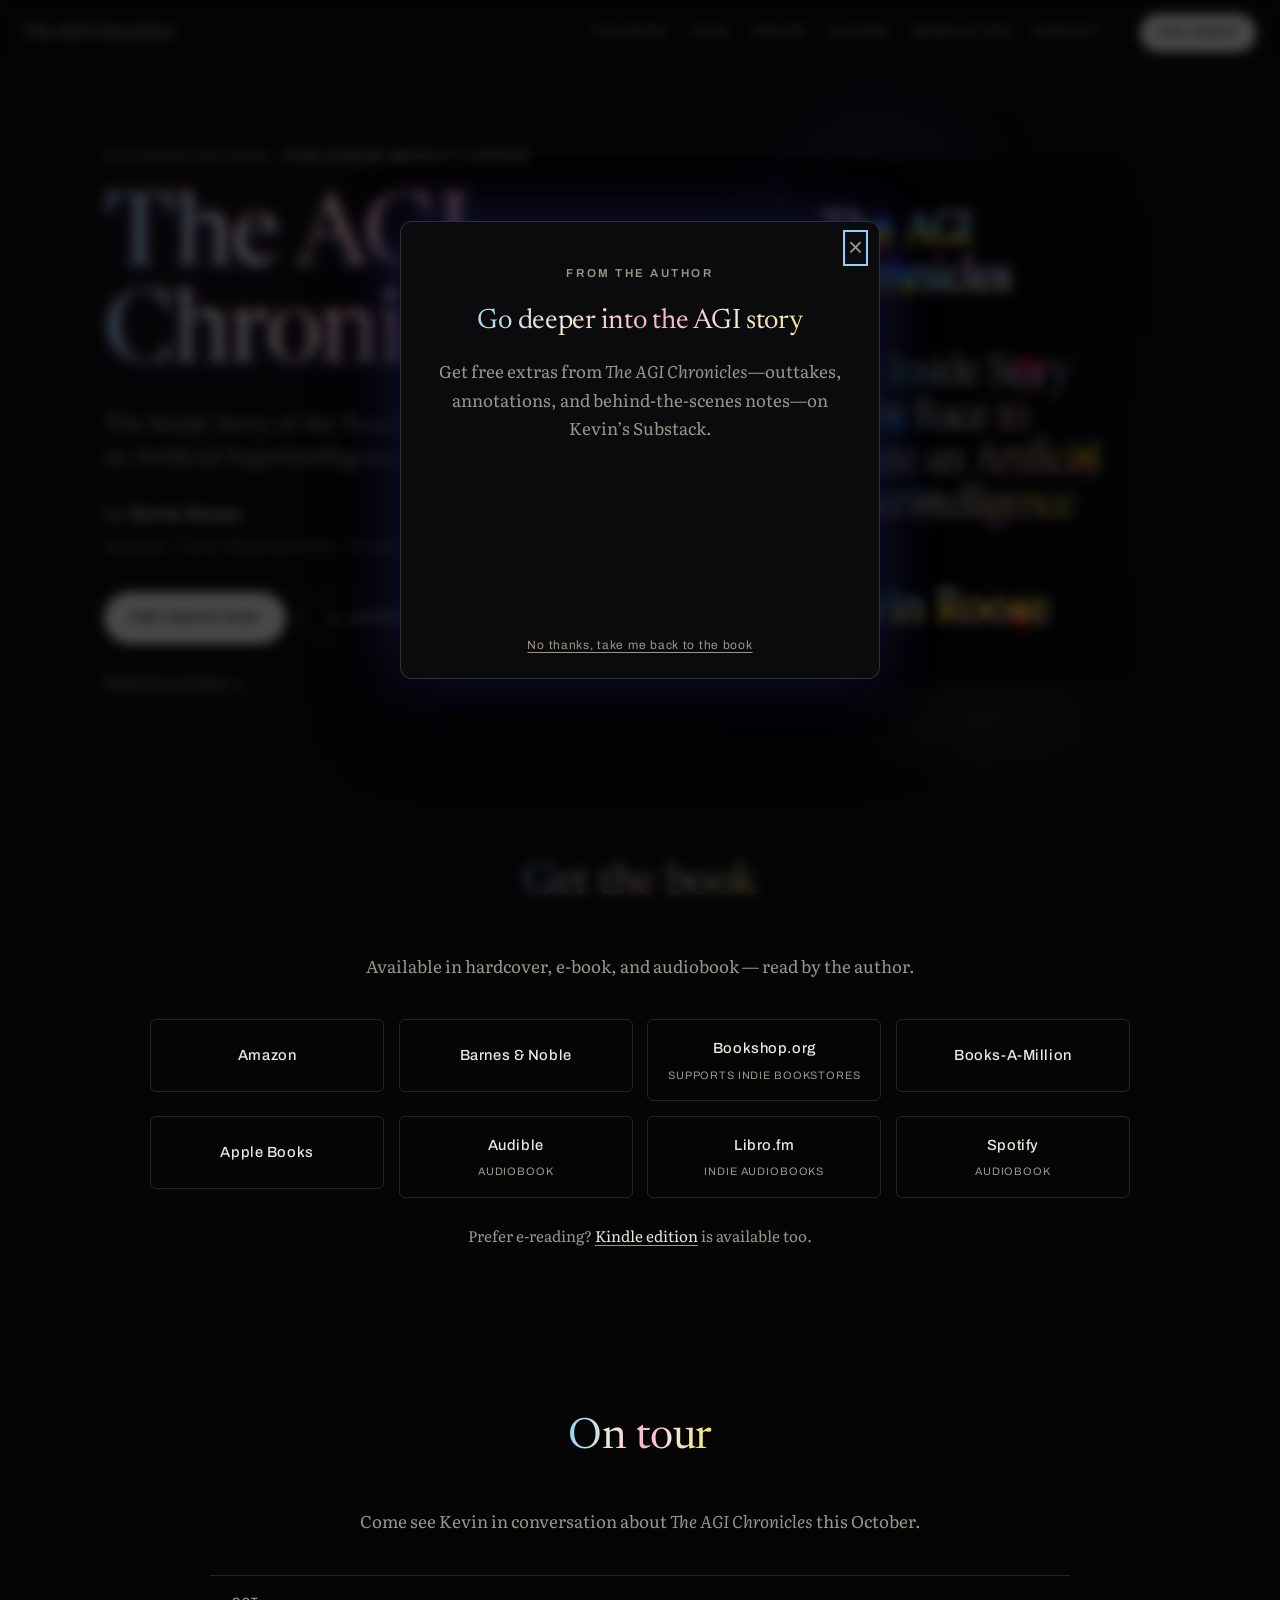
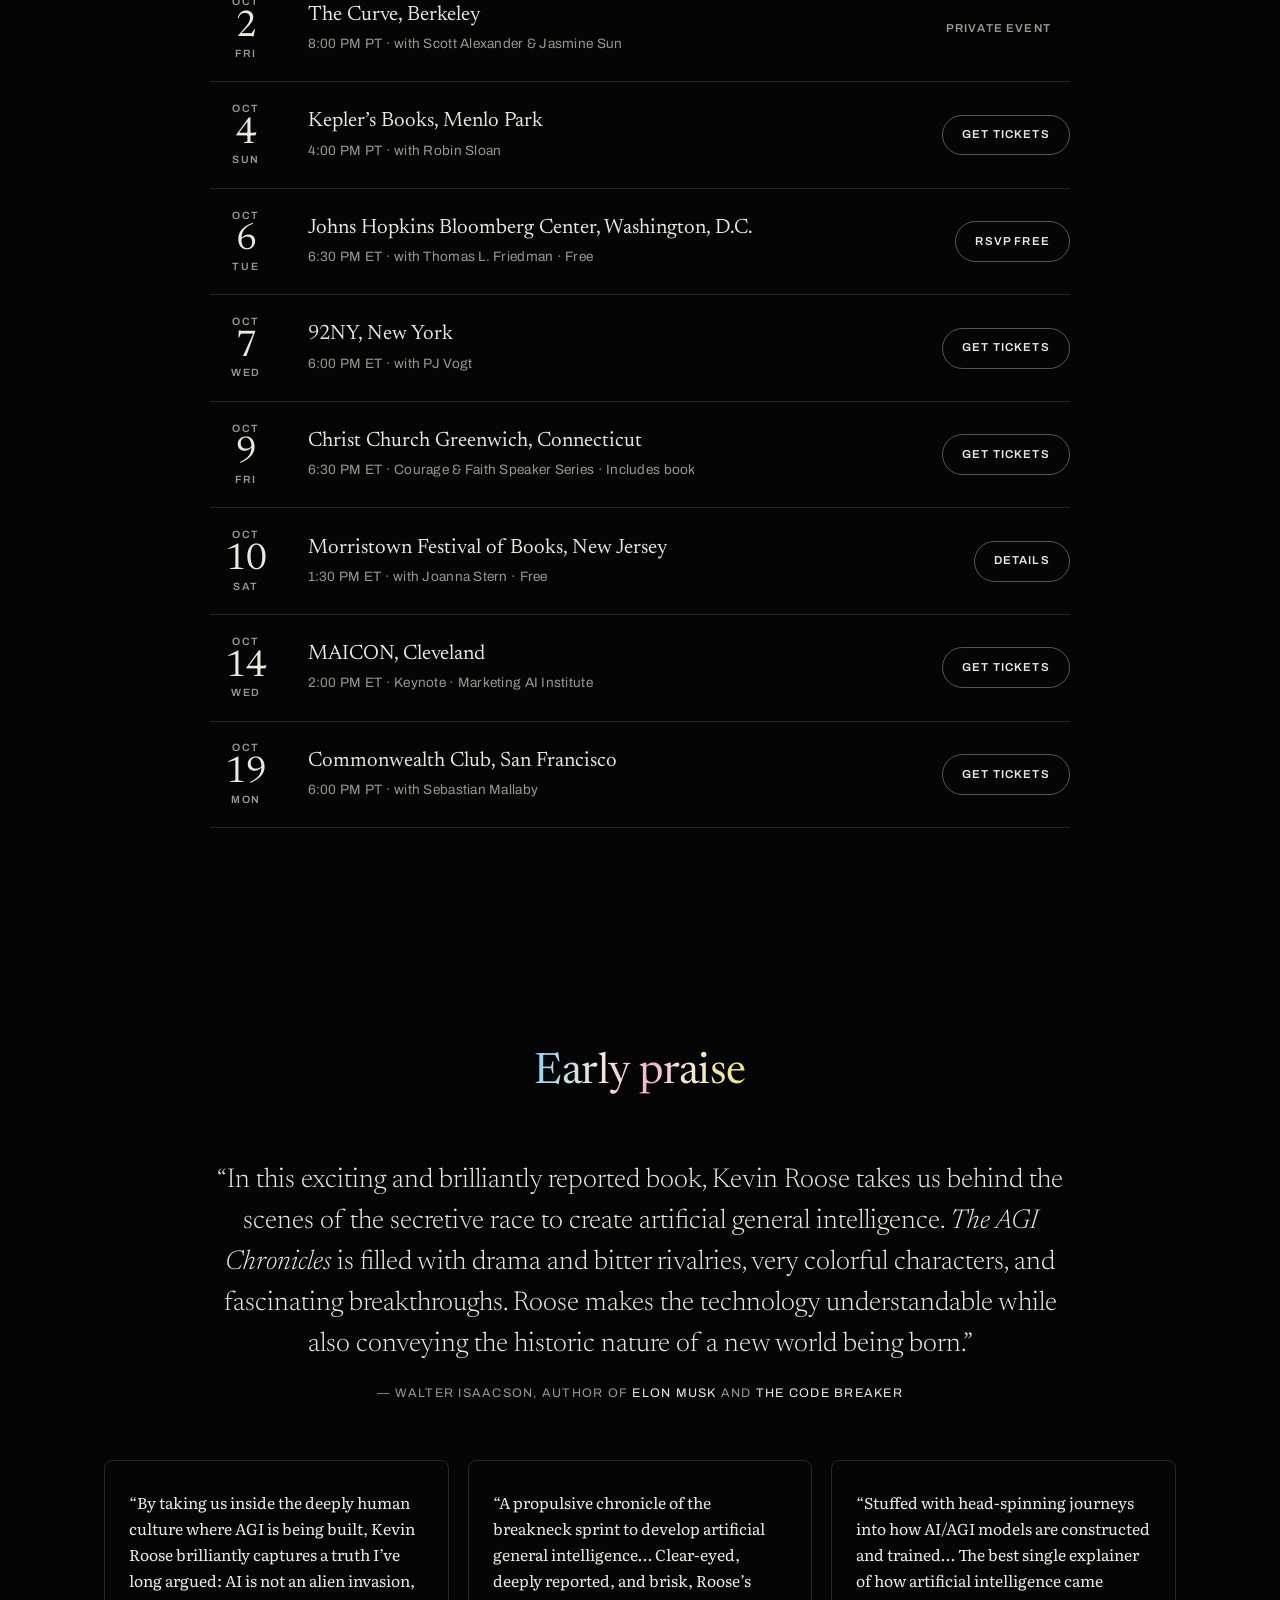
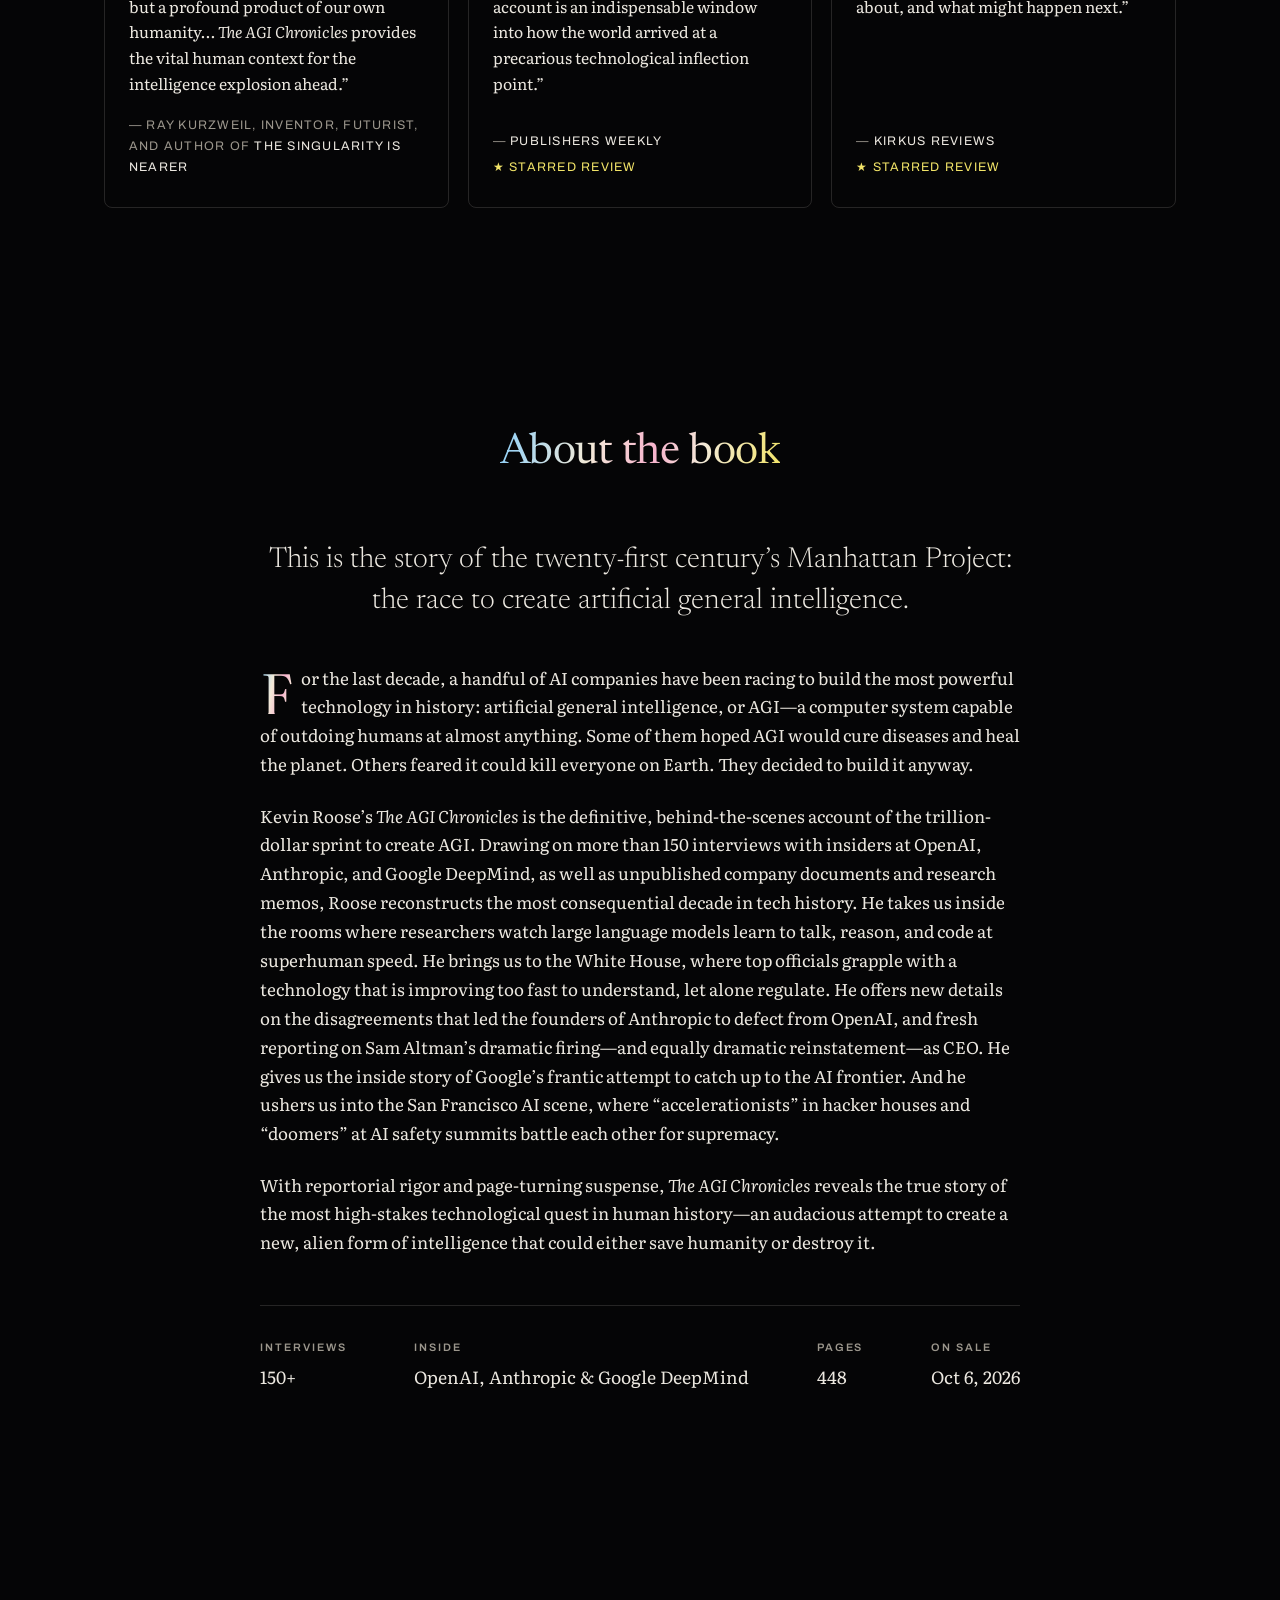
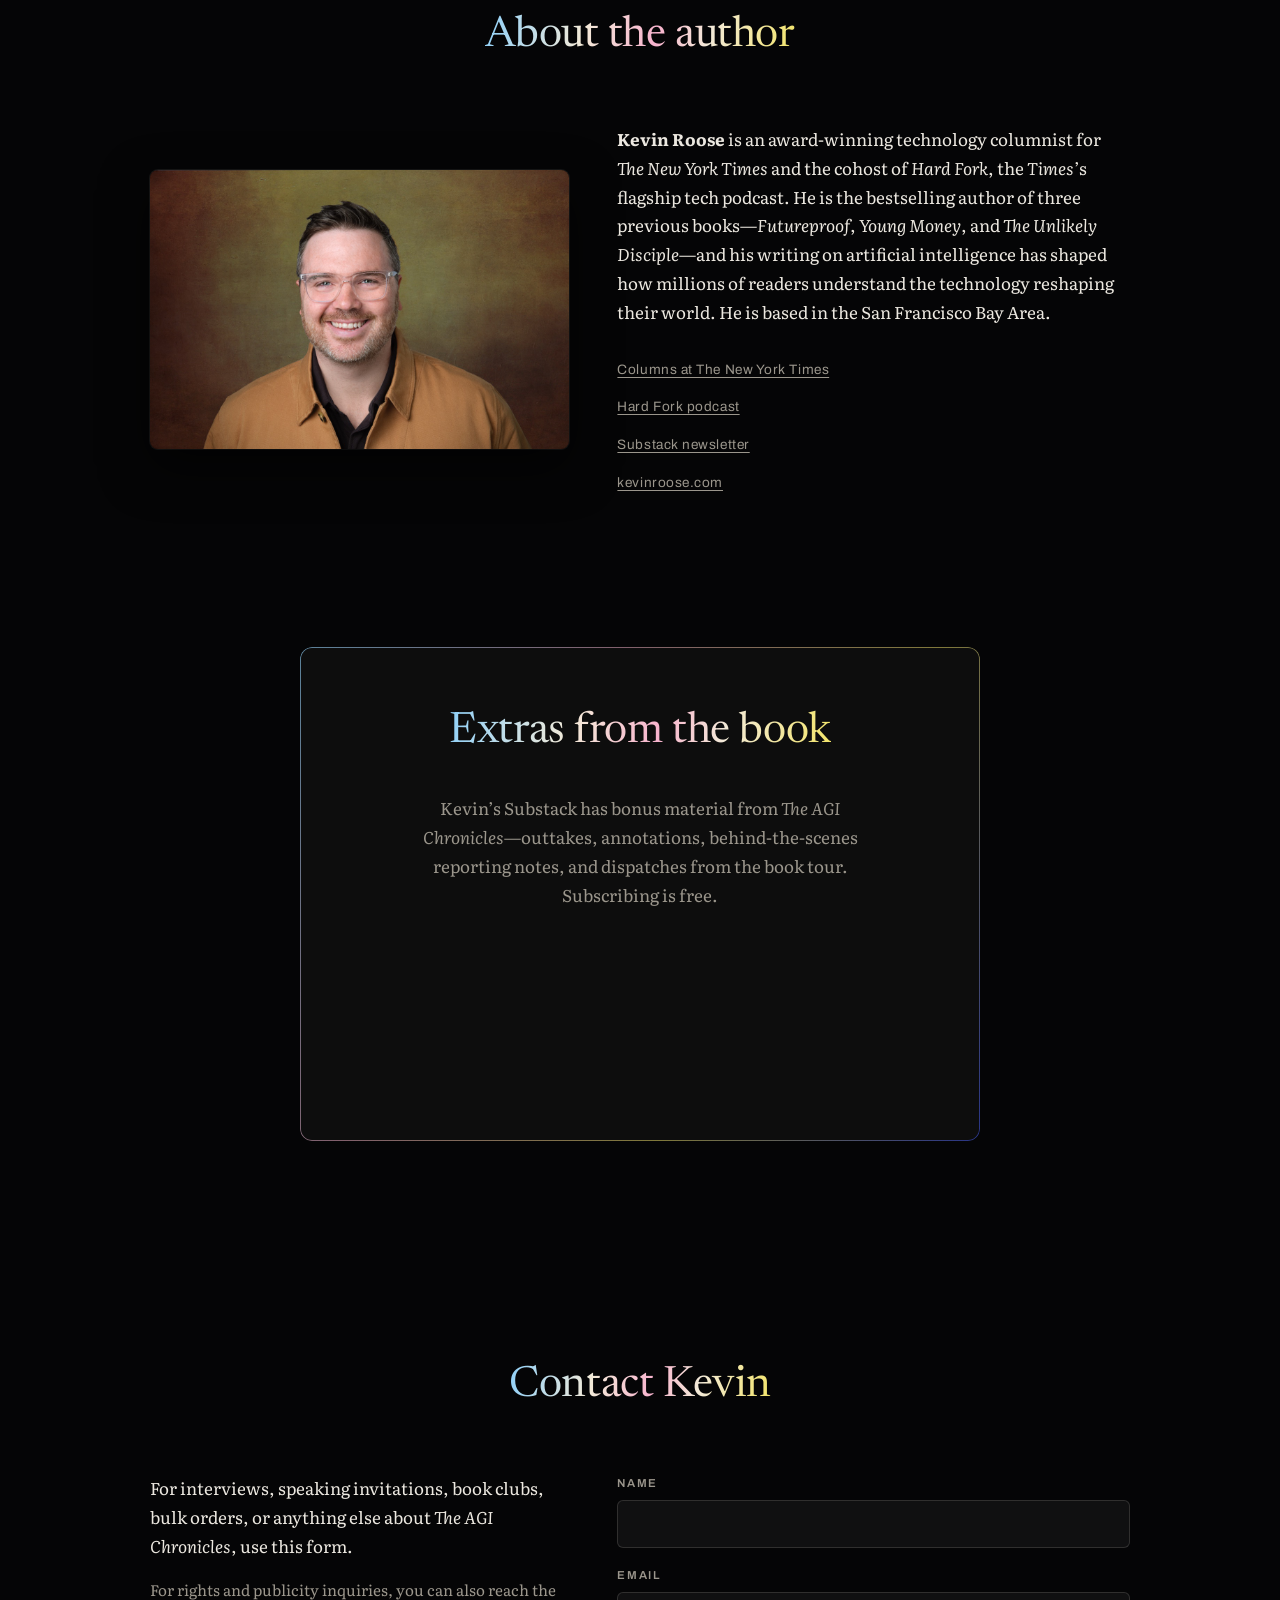
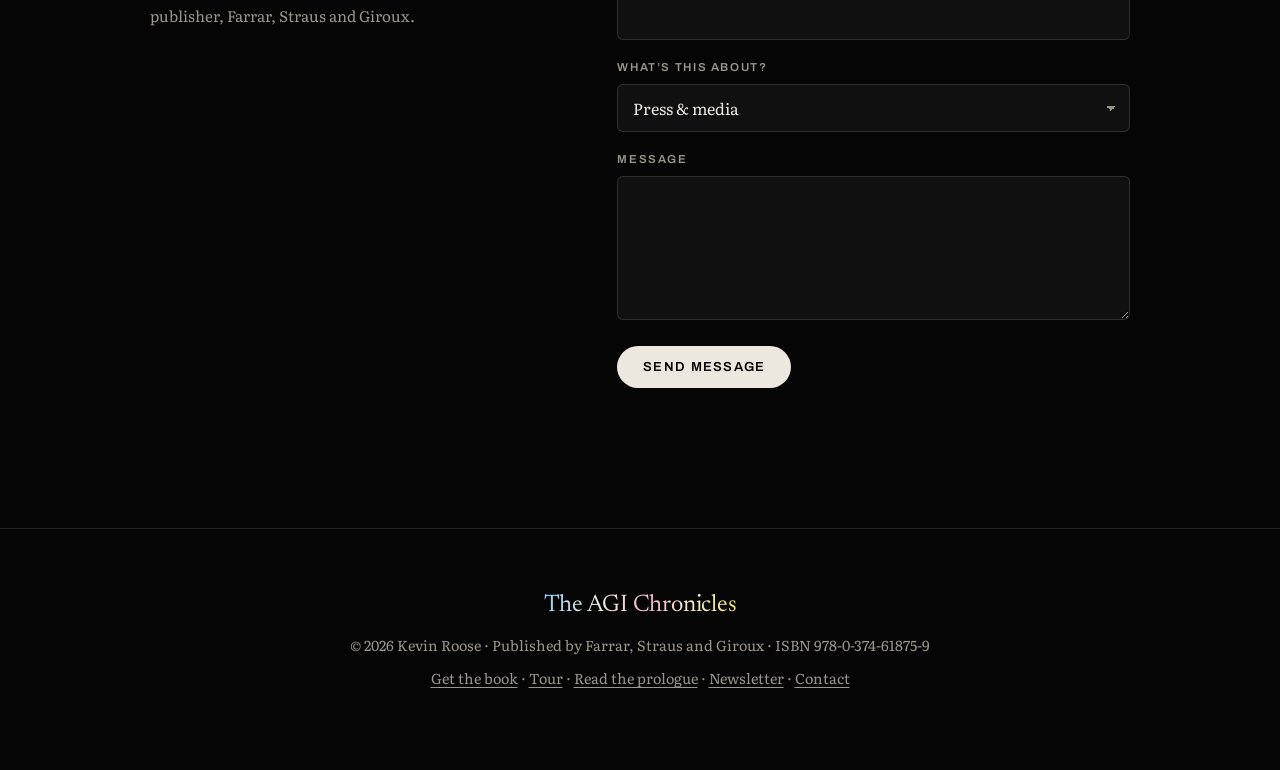
==== commit 6cd5dc34: "Add Christ Church Greenwich tour date Co-Authored-By: Claude Opus 5.5 (1M context) <noreply@anthropi" ====
--- a/index.html
+++ b/index.html
@@ -146,6 +146,14 @@
       <a class="btn btn-ghost tour-btn" href="https://www.92ny.org/event/kevin-roose-in-conversation" target="_blank" rel="noopener">Get tickets</a>
     </li>
     <li class="tour-event reveal">
+      <time class="tour-date" datetime="2026-10-09"><span>Oct</span><strong>9</strong><span>Fri</span></time>
+      <div class="tour-info">
+        <h3>Christ Church Greenwich, Connecticut</h3>
+        <p>6:30 PM ET &middot; Courage &amp; Faith Speaker Series &middot; Includes book</p>
+      </div>
+      <a class="btn btn-ghost tour-btn" href="https://www.eventbrite.com/e/kevin-roose-the-agi-chronicles-book-event-tickets-1997254043609" target="_blank" rel="noopener">Get tickets</a>
+    </li>
+    <li class="tour-event reveal">
       <time class="tour-date" datetime="2026-10-10"><span>Oct</span><strong>10</strong><span>Sat</span></time>
       <div class="tour-info">
         <h3>Morristown Festival of Books, New&nbsp;Jersey</h3>
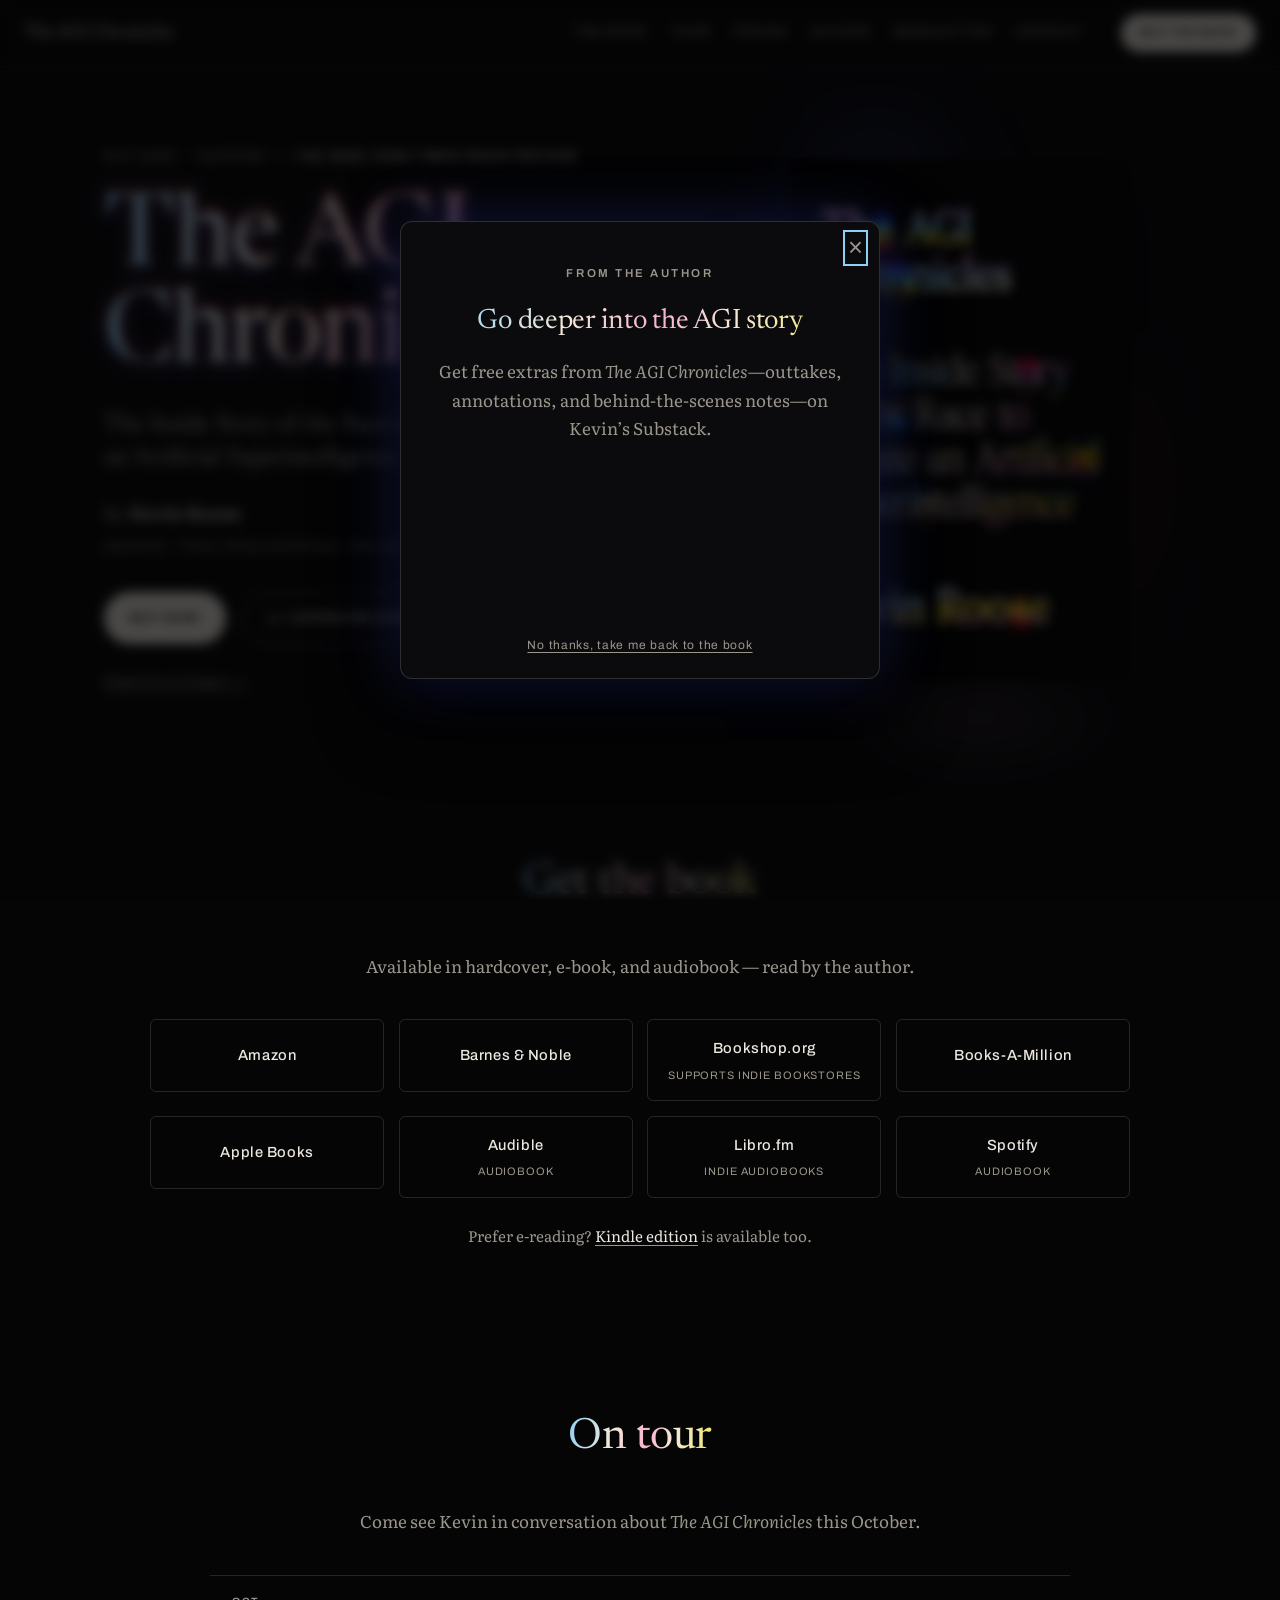
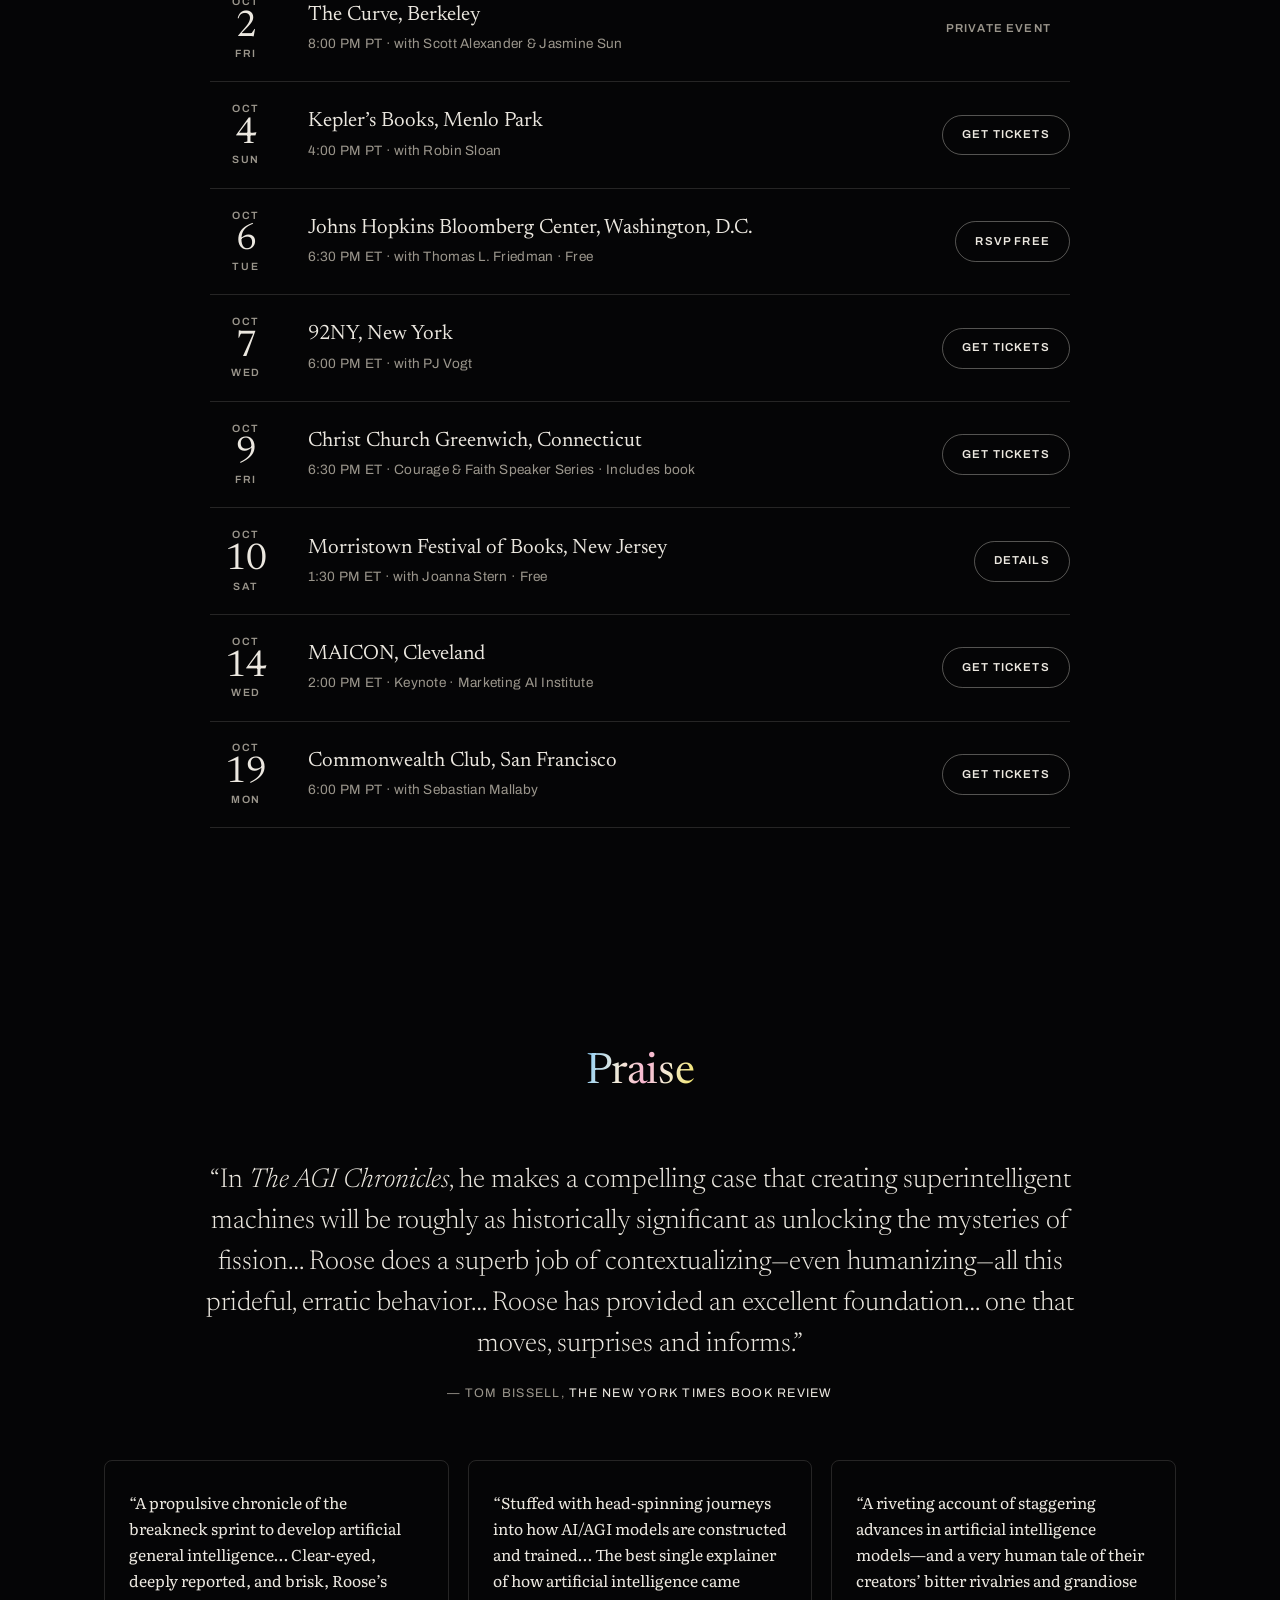
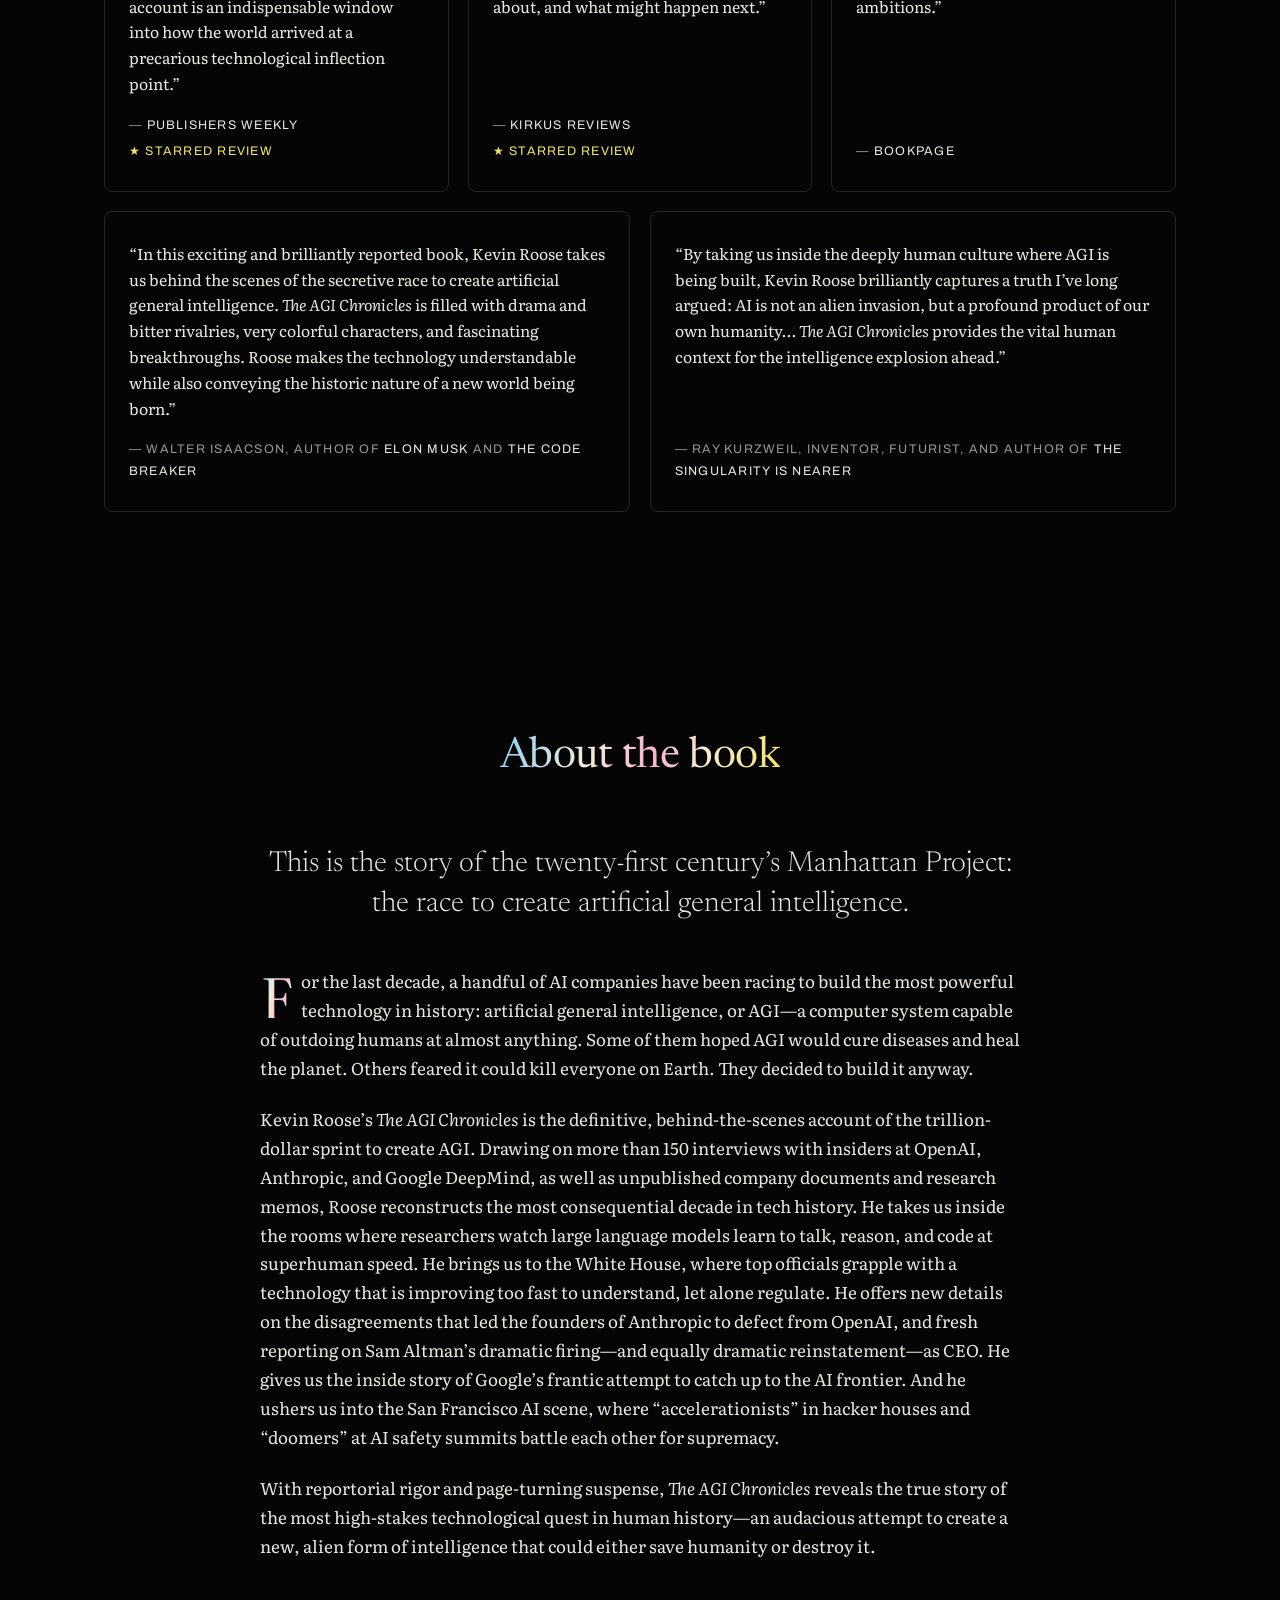
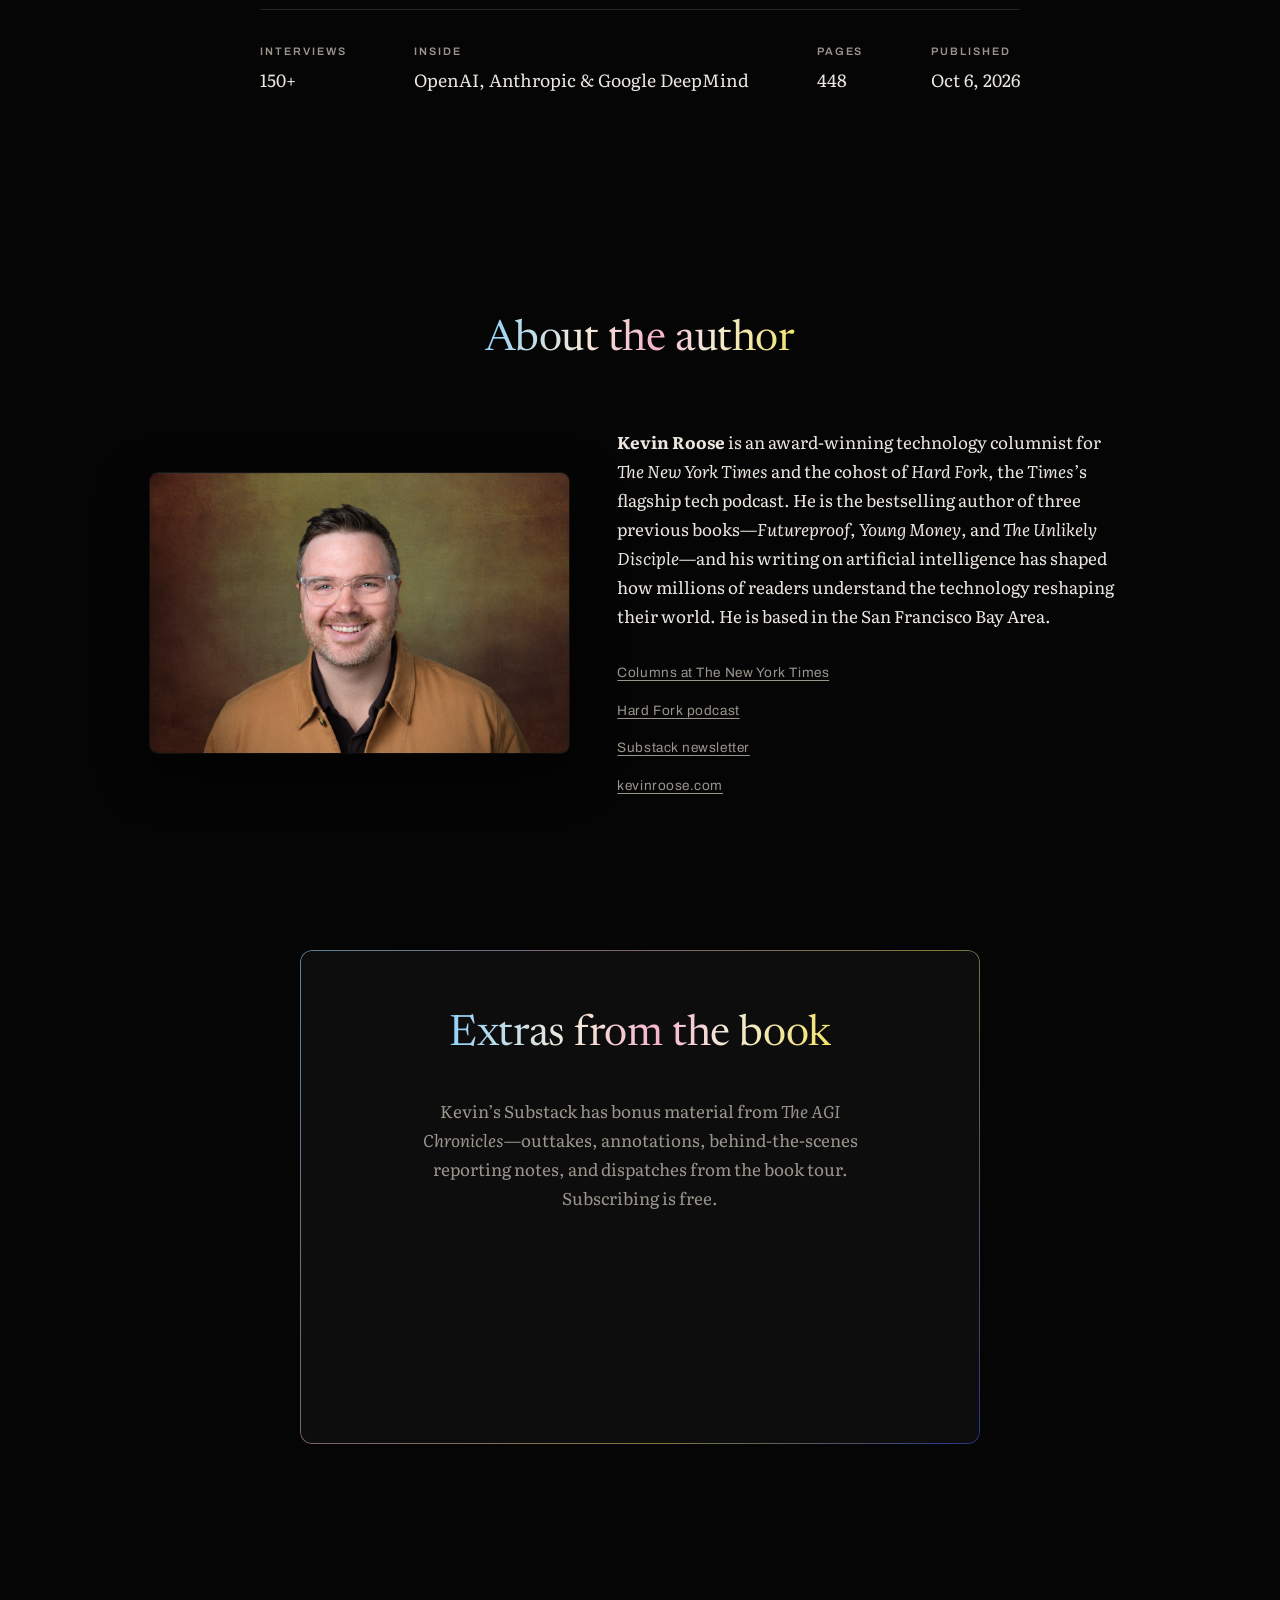
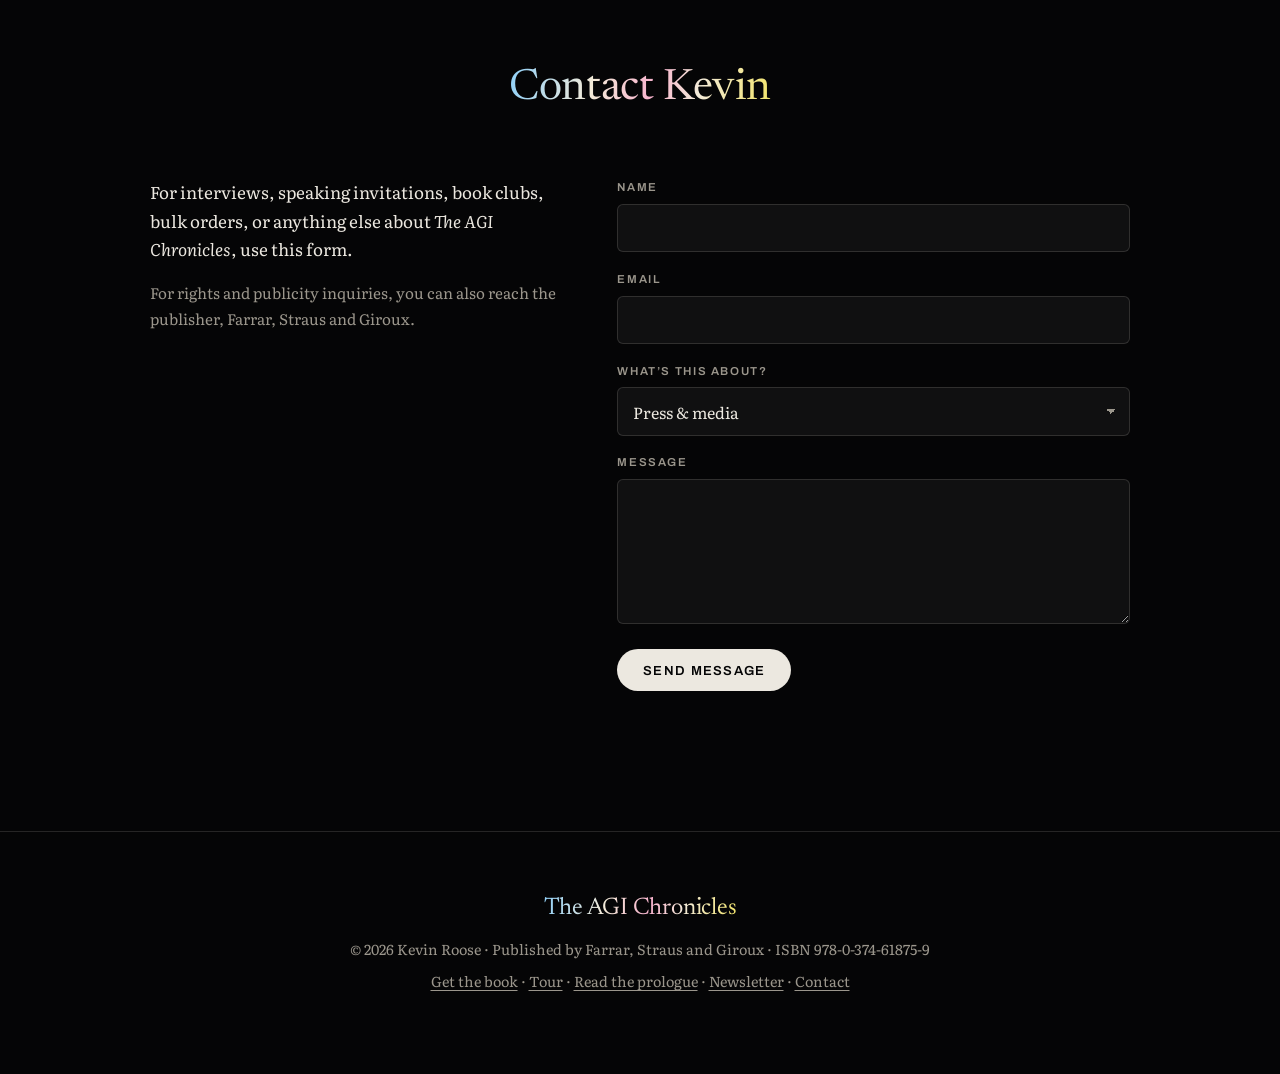
==== commit 9391eb04: "Pub day: add NYT Book Review and BookPage praise, switch pre-order CTAs to buy Co-Authored-By: Claud" ====
--- a/index.html
+++ b/index.html
@@ -4,21 +4,21 @@
 <meta charset="utf-8">
 <meta name="viewport" content="width=device-width, initial-scale=1">
 <title>The AGI Chronicles — Kevin Roose</title>
-<meta name="description" content="The definitive, behind-the-scenes account of the trillion-dollar sprint to create AGI, by Kevin Roose. Starred reviews from Publishers Weekly and Kirkus. On sale October 6, 2026.">
+<meta name="description" content="The definitive, behind-the-scenes account of the trillion-dollar sprint to create AGI, by Kevin Roose. Praised by The New York Times Book Review, with starred reviews from Publishers Weekly and Kirkus. Out now.">
 <link rel="canonical" href="https://theagichronicles.com/">
 <link rel="icon" type="image/svg+xml" href="assets/favicon.svg">
 
 <meta property="og:type" content="book">
 <meta property="og:title" content="The AGI Chronicles — Kevin Roose">
-<meta property="og:description" content="The inside story of the race to create an artificial superintelligence. Starred reviews from Publishers Weekly and Kirkus. On sale October 6, 2026.">
+<meta property="og:description" content="The inside story of the race to create an artificial superintelligence. Praised by The New York Times Book Review, with starred reviews from Publishers Weekly and Kirkus. Out now.">
 <meta property="og:image" content="https://theagichronicles.com/assets/og-card.jpg">
 <meta property="og:image:width" content="1200">
 <meta property="og:image:height" content="630">
-<meta property="og:image:alt" content="The AGI Chronicles by Kevin Roose — book cover on black with iridescent type. On sale October 6, 2026.">
+<meta property="og:image:alt" content="The AGI Chronicles by Kevin Roose — book cover on black with iridescent type.">
 <meta property="og:url" content="https://theagichronicles.com/">
 <meta name="twitter:card" content="summary_large_image">
 <meta name="twitter:title" content="The AGI Chronicles — Kevin Roose">
-<meta name="twitter:description" content="The inside story of the race to create an artificial superintelligence. On sale October 6, 2026.">
+<meta name="twitter:description" content="The inside story of the race to create an artificial superintelligence. Out now.">
 <meta name="twitter:image" content="https://theagichronicles.com/assets/og-card.jpg">
 
 <link rel="preconnect" href="https://fonts.googleapis.com">
@@ -57,7 +57,7 @@
     <a href="#newsletter">Newsletter</a>
     <a href="#contact">Contact</a>
   </nav>
-  <a class="btn btn-solid nav-cta" href="#buy">Pre-order</a>
+  <a class="btn btn-solid nav-cta" href="#buy">Buy the book</a>
 </header>
 
 <main>
@@ -66,13 +66,13 @@
 <section class="hero">
   <div class="hero-inner">
     <div class="hero-copy">
-      <p class="eyebrow reveal">&#9733; Starred reviews &middot; <em>Publishers Weekly</em> &amp; <em>Kirkus</em></p>
+      <p class="eyebrow reveal">Out now &middot; &ldquo;Superb&rdquo; &mdash;&nbsp;<em>The New York Times Book Review</em></p>
       <h1 class="prism reveal" data-text="The AGI Chronicles">The AGI Chronicles</h1>
       <p class="hero-sub reveal">The Inside Story of the Race to Create an&nbsp;Artificial&nbsp;Superintelligence</p>
       <p class="hero-byline reveal">by <strong>Kevin Roose</strong></p>
-      <p class="hero-pub reveal">Hardcover &middot; Farrar, Straus and Giroux &middot; On sale October&nbsp;6,&nbsp;2026</p>
+      <p class="hero-pub reveal">Hardcover &middot; Farrar, Straus and Giroux &middot; Out&nbsp;now</p>
       <div class="hero-ctas reveal">
-        <a class="btn btn-solid" href="#buy">Pre-order now</a>
+        <a class="btn btn-solid" href="#buy">Buy now</a>
         <a class="btn btn-ghost" href="https://www.audible.com/pd/The-AGI-Chronicles-Audiobook/B0GBYLW6CT" target="_blank" rel="noopener">
           <svg class="icon" viewBox="0 0 24 24" aria-hidden="true"><path fill="currentColor" d="M12 3a7 7 0 0 0-7 7v1.1A3 3 0 0 0 3 14v3a3 3 0 0 0 3 3h2v-8H6.5a1.5 1.5 0 0 0-.5.09V10a6 6 0 1 1 12 0v2.09a1.5 1.5 0 0 0-.5-.09H16v8h2a3 3 0 0 0 3-3v-3a3 3 0 0 0-2-2.9V10a7 7 0 0 0-7-7Z"/></svg>
           Listen on Audible
@@ -182,27 +182,38 @@
 
 <!-- ============ PRAISE ============ -->
 <section class="praise" id="praise" aria-labelledby="praise-title">
-  <h2 class="section-title" id="praise-title"><span class="prism-sm">Early praise</span></h2>
+  <h2 class="section-title" id="praise-title"><span class="prism-sm">Praise</span></h2>
 
   <figure class="quote-lead reveal">
     <blockquote>
-      <p>&ldquo;In this exciting and brilliantly reported book, Kevin Roose takes us behind the scenes of the secretive race to create artificial general intelligence. <em>The AGI Chronicles</em> is filled with drama and bitter rivalries, very colorful characters, and fascinating breakthroughs. Roose makes the technology understandable while also conveying the historic nature of a new world being born.&rdquo;</p>
+      <p>&ldquo;In <em>The AGI Chronicles</em>, he makes a compelling case that creating superintelligent machines will be roughly as historically significant as unlocking the mysteries of fission&hellip; Roose does a superb job of contextualizing&mdash;even humanizing&mdash;all this prideful, erratic behavior&hellip; Roose has provided an excellent foundation&hellip; one that moves, surprises and informs.&rdquo;</p>
     </blockquote>
-    <figcaption>&mdash;&nbsp;Walter Isaacson, author of <cite>Elon Musk</cite> and <cite>The Code Breaker</cite></figcaption>
+    <figcaption>&mdash;&nbsp;Tom Bissell, <a href="https://www.nytimes.com/2026/10/06/books/review/the-agi-chronicles-kevin-roose.html" target="_blank" rel="noopener"><cite>The New York Times Book Review</cite></a></figcaption>
   </figure>
 
   <div class="quote-grid">
+    <figure class="quote-card reveal">
+      <blockquote><p>&ldquo;A propulsive chronicle of the breakneck sprint to develop artificial general intelligence&hellip; Clear-eyed, deeply reported, and brisk, Roose&rsquo;s account is an indispensable window into how the world arrived at a precarious technological inflection point.&rdquo;</p></blockquote>
+      <figcaption>&mdash;&nbsp;<cite>Publishers Weekly</cite> <span class="star-badge">&#9733; starred review</span></figcaption>
+    </figure>
+    <figure class="quote-card reveal">
+      <blockquote><p>&ldquo;Stuffed with head-spinning journeys into how AI/AGI models are constructed and trained&hellip; The best single explainer of how artificial intelligence came about, and what might happen next.&rdquo;</p></blockquote>
+      <figcaption>&mdash;&nbsp;<cite>Kirkus Reviews</cite> <span class="star-badge">&#9733; starred review</span></figcaption>
+    </figure>
+    <figure class="quote-card reveal">
+      <blockquote><p>&ldquo;A riveting account of staggering advances in artificial intelligence models&mdash;and a very human tale of their creators&rsquo; bitter rivalries and grandiose ambitions.&rdquo;</p></blockquote>
+      <figcaption>&mdash;&nbsp;<a href="https://www.bookpage.com/reviews/agi-chronicles-kevin-roose-review/" target="_blank" rel="noopener"><cite>BookPage</cite></a></figcaption>
+    </figure>
+  </div>
+
+  <div class="quote-grid quote-grid-2">
+    <figure class="quote-card reveal">
+      <blockquote><p>&ldquo;In this exciting and brilliantly reported book, Kevin Roose takes us behind the scenes of the secretive race to create artificial general intelligence. <em>The AGI Chronicles</em> is filled with drama and bitter rivalries, very colorful characters, and fascinating breakthroughs. Roose makes the technology understandable while also conveying the historic nature of a new world being born.&rdquo;</p></blockquote>
+      <figcaption>&mdash;&nbsp;Walter Isaacson, author of <cite>Elon Musk</cite> and <cite>The Code Breaker</cite></figcaption>
+    </figure>
     <figure class="quote-card reveal">
       <blockquote><p>&ldquo;By taking us inside the deeply human culture where AGI is being built, Kevin Roose brilliantly captures a truth I&rsquo;ve long argued: AI is not an alien invasion, but a profound product of our own humanity&hellip; <em>The AGI Chronicles</em> provides the vital human context for the intelligence explosion ahead.&rdquo;</p></blockquote>
       <figcaption>&mdash;&nbsp;Ray Kurzweil, inventor, futurist, and author of <cite>The Singularity Is Nearer</cite></figcaption>
-    </figure>
-    <figure class="quote-card reveal">
-      <blockquote><p>&ldquo;A propulsive chronicle of the breakneck sprint to develop artificial general intelligence&hellip; Clear-eyed, deeply reported, and brisk, Roose&rsquo;s account is an indispensable window into how the world arrived at a precarious technological inflection point.&rdquo;</p></blockquote>
-      <figcaption>&mdash;&nbsp;<cite>Publishers Weekly</cite> <span class="star-badge">&#9733; starred review</span></figcaption>
-    </figure>
-    <figure class="quote-card reveal">
-      <blockquote><p>&ldquo;Stuffed with head-spinning journeys into how AI/AGI models are constructed and trained&hellip; The best single explainer of how artificial intelligence came about, and what might happen next.&rdquo;</p></blockquote>
-      <figcaption>&mdash;&nbsp;<cite>Kirkus Reviews</cite> <span class="star-badge">&#9733; starred review</span></figcaption>
     </figure>
   </div>
 </section>
@@ -221,7 +232,7 @@
       <div><dt>Interviews</dt><dd>150+</dd></div>
       <div><dt>Inside</dt><dd>OpenAI, Anthropic &amp; Google DeepMind</dd></div>
       <div><dt>Pages</dt><dd>448</dd></div>
-      <div><dt>On sale</dt><dd>Oct 6, 2026</dd></div>
+      <div><dt>Published</dt><dd>Oct 6, 2026</dd></div>
     </dl>
   </div>
 </section>
@@ -299,8 +310,8 @@
   <p><a href="#buy">Get the book</a> &middot; <a href="#tour">Tour</a> &middot; <a href="prologue.html">Read the prologue</a> &middot; <a href="https://kevinroose.substack.com" target="_blank" rel="noopener">Newsletter</a> &middot; <a href="#contact">Contact</a></p>
 </footer>
 
-<!-- Sticky mobile pre-order bar -->
-<a class="sticky-buy" href="#buy" id="sticky-buy" aria-hidden="true">Pre-order <em>The AGI Chronicles</em> &rarr;</a>
+<!-- Sticky mobile buy bar -->
+<a class="sticky-buy" href="#buy" id="sticky-buy" aria-hidden="true">Buy <em>The AGI Chronicles</em> &rarr;</a>
 
 <!-- ============ SUBSTACK MODAL ============ -->
 <div class="modal-backdrop" id="modal" role="dialog" aria-modal="true" aria-labelledby="modal-title" hidden>
--- a/styles.css
+++ b/styles.css
@@ -395,6 +395,10 @@
 .quote-card blockquote p { font-size: 0.98rem; line-height: 1.65; }
 .star-badge { display: block; margin-top: 0.3rem; color: var(--yellow); }
 
+.quote-grid-2 { grid-template-columns: repeat(2, 1fr); margin-top: 1.2rem; }
+.quote-lead figcaption a, .quote-card figcaption a { color: inherit; text-decoration: none; }
+.quote-lead figcaption a:hover cite, .quote-card figcaption a:hover cite { text-decoration: underline; }
+
 @media (max-width: 860px) { .quote-grid { grid-template-columns: 1fr; } }
 
 /* ---------- book ---------- */
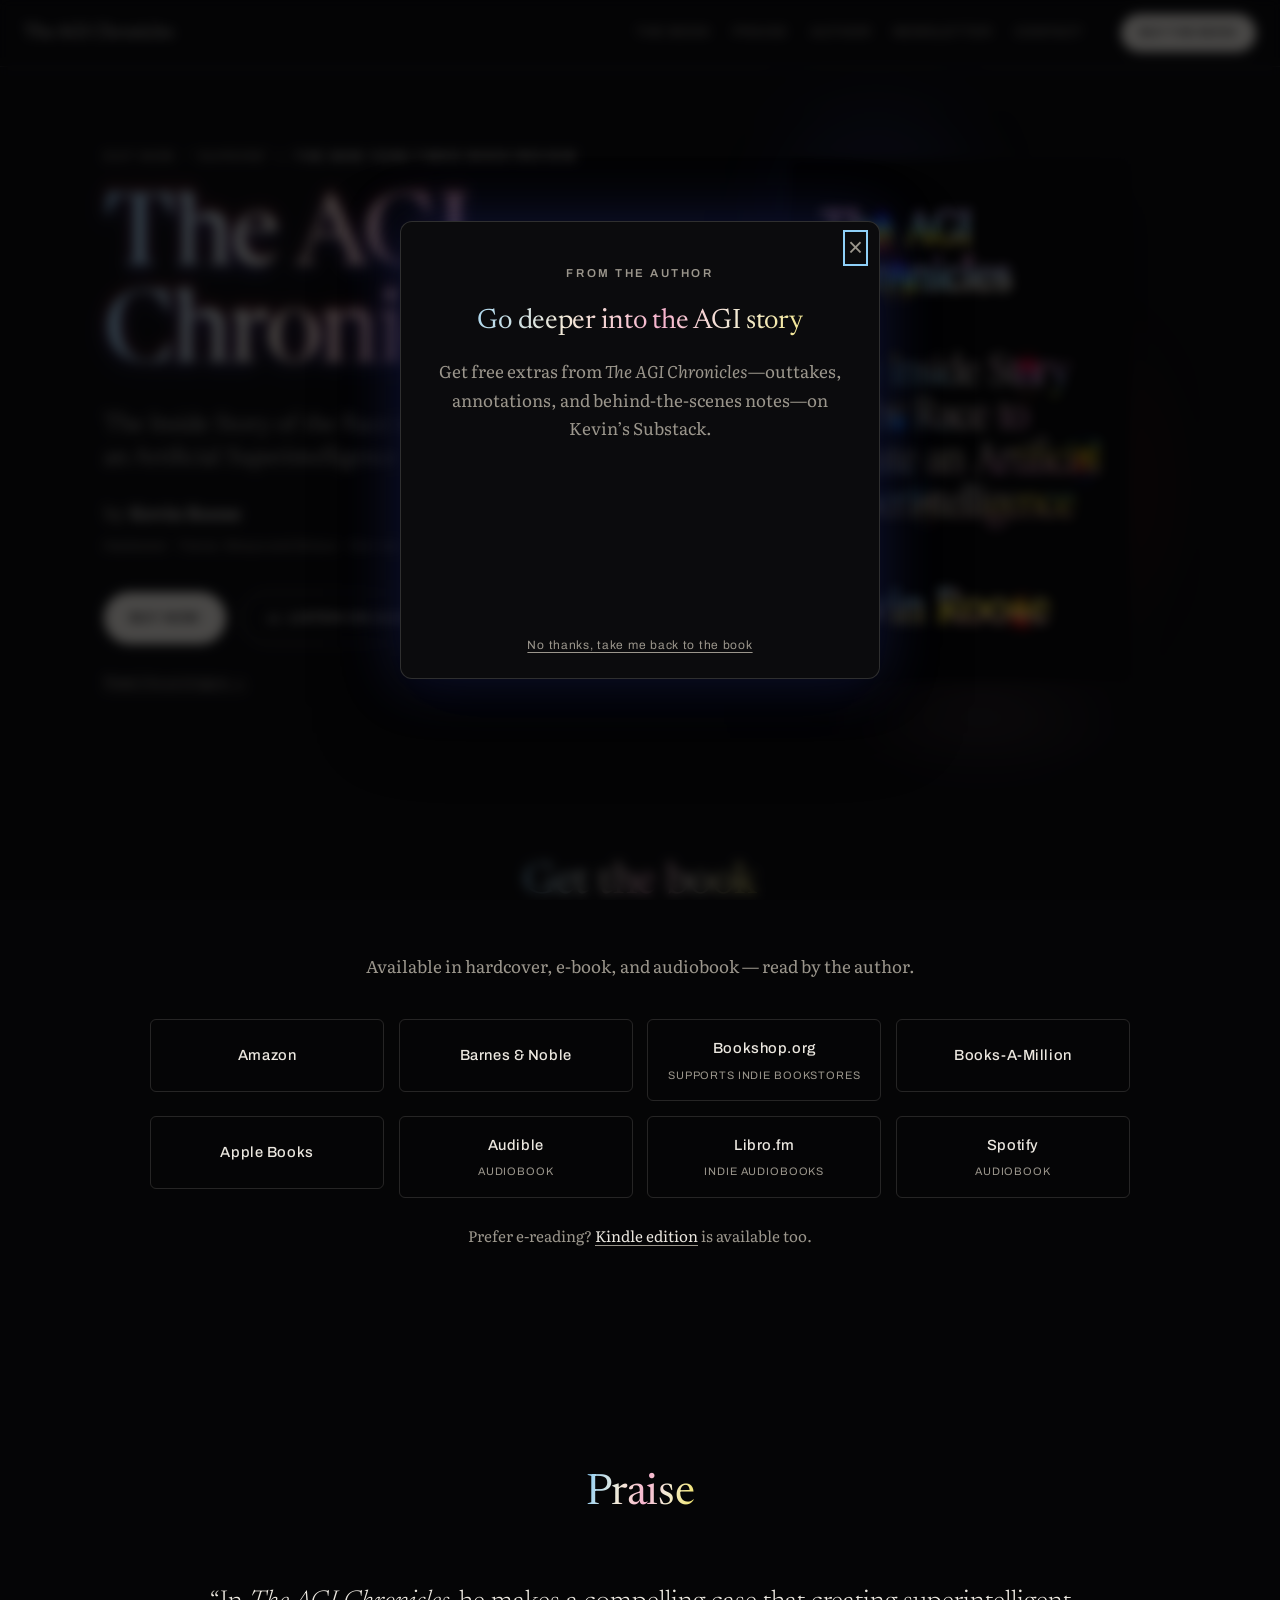
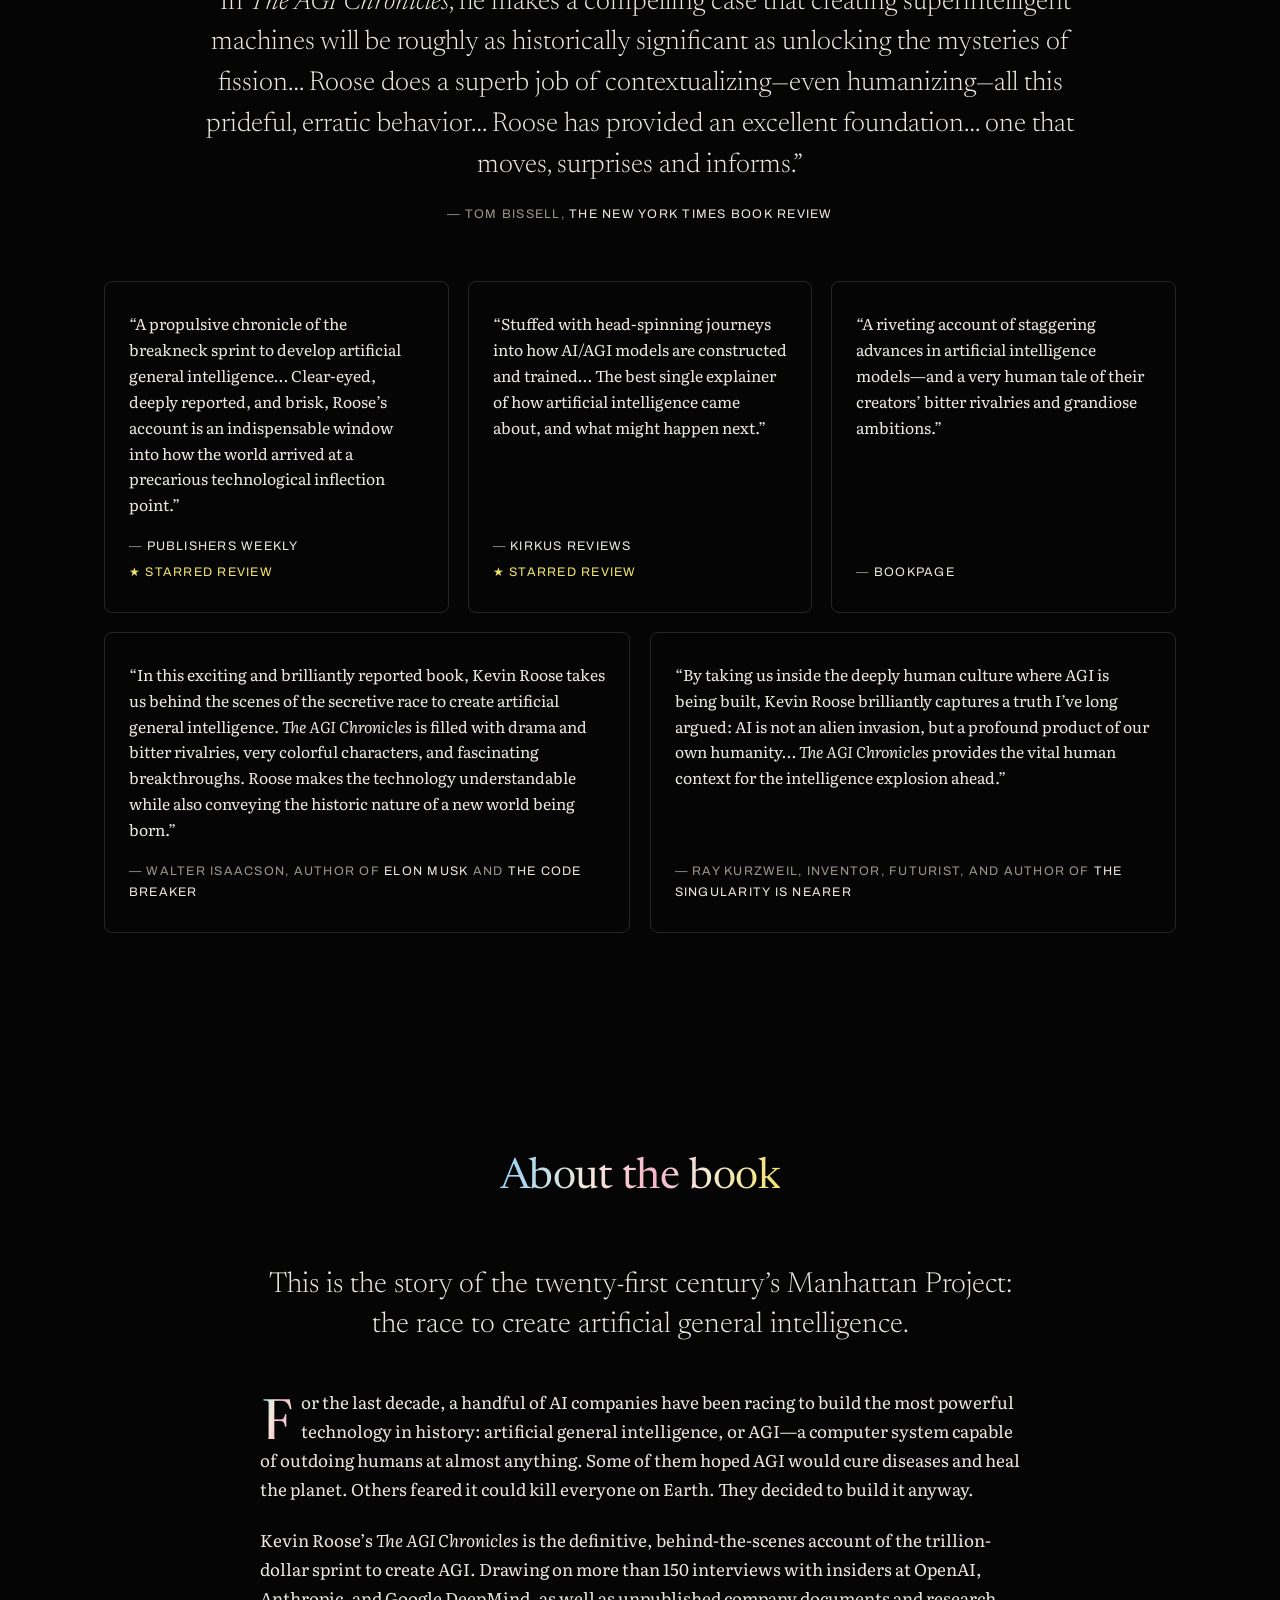
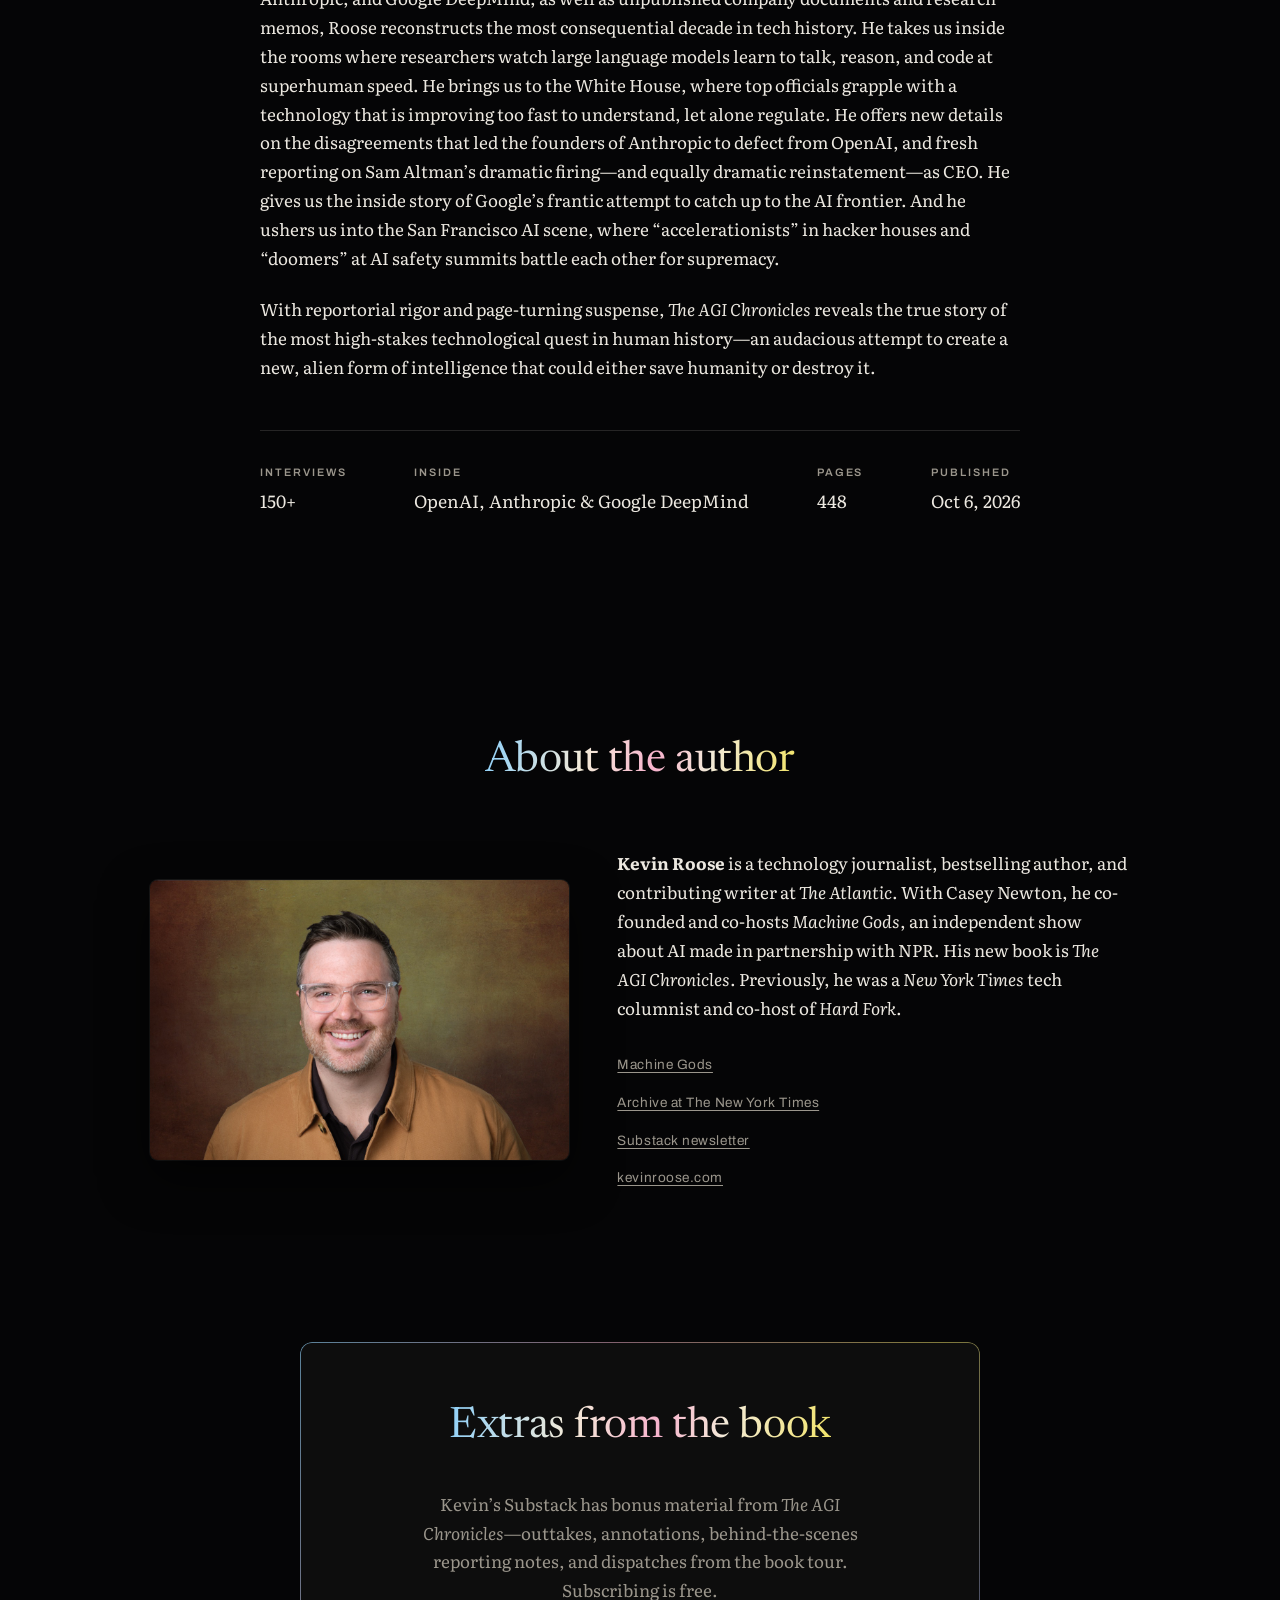
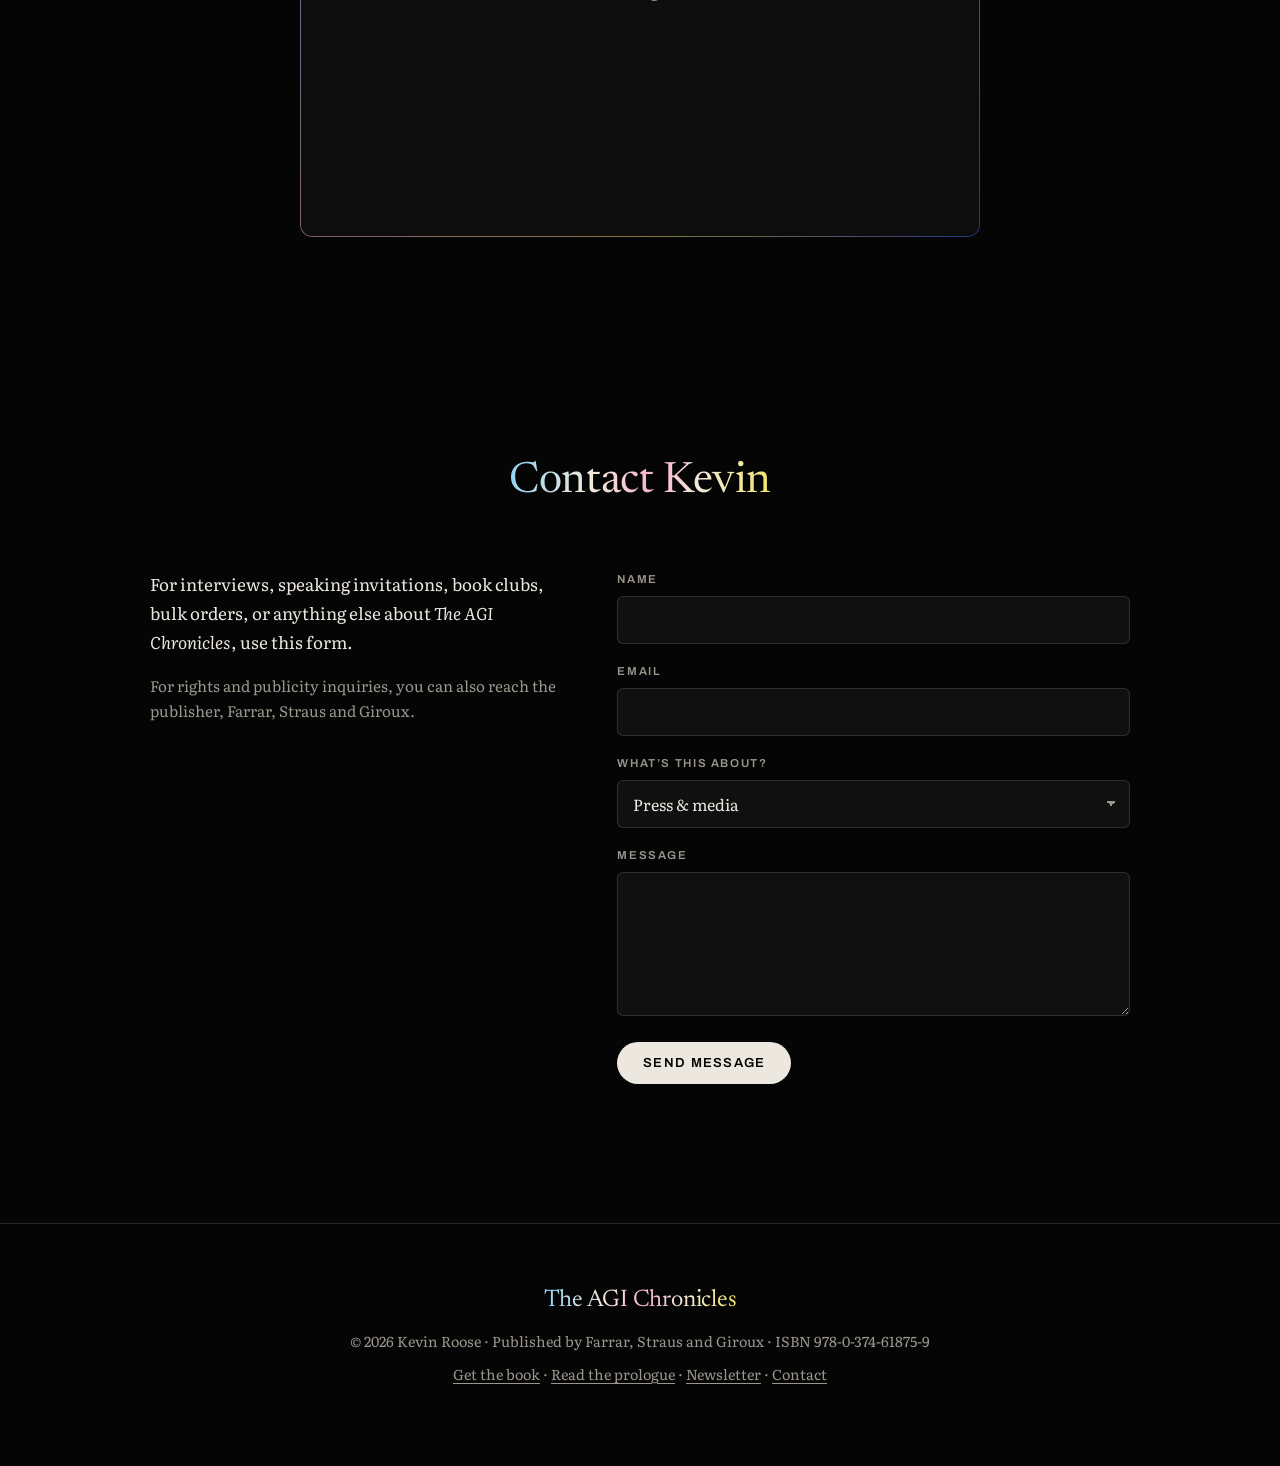
==== commit 86743fdf: "Update author bio and links Co-Authored-By: Claude Opus 5.5 <noreply@anthropic.com>" ====
--- a/index.html
+++ b/index.html
@@ -245,10 +245,10 @@
       <img src="assets/kevin-roose.jpg" alt="Kevin Roose" width="1200" height="800" loading="lazy">
     </div>
     <div class="author-bio reveal">
-      <p><strong>Kevin Roose</strong> is an award-winning technology columnist for <em>The New York Times</em> and the cohost of <em>Hard Fork</em>, the <em>Times</em>&rsquo;s flagship tech podcast. He is the bestselling author of three previous books&mdash;<em>Futureproof</em>, <em>Young Money</em>, and <em>The Unlikely Disciple</em>&mdash;and his writing on artificial intelligence has shaped how millions of readers understand the technology reshaping their world. He is based in the San Francisco Bay Area.</p>
+      <p><strong>Kevin Roose</strong> is a technology journalist, bestselling author, and contributing writer at <em>The Atlantic</em>. With Casey Newton, he co-founded and co-hosts <em>Machine Gods</em>, an independent show about AI made in partnership with NPR. His new book is <em>The AGI Chronicles</em>. Previously, he was a <em>New York Times</em> tech columnist and co-host of <em>Hard Fork</em>.</p>
       <ul class="author-links">
-        <li><a href="https://www.nytimes.com/by/kevin-roose" target="_blank" rel="noopener">Columns at The New York Times</a></li>
-        <li><a href="https://www.nytimes.com/column/hard-fork" target="_blank" rel="noopener">Hard Fork podcast</a></li>
+        <li><a href="https://machinegods.fm" target="_blank" rel="noopener">Machine Gods</a></li>
+        <li><a href="https://www.nytimes.com/by/kevin-roose" target="_blank" rel="noopener">Archive at The New York Times</a></li>
         <li><a href="https://kevinroose.substack.com" target="_blank" rel="noopener">Substack newsletter</a></li>
         <li><a href="https://www.kevinroose.com" target="_blank" rel="noopener">kevinroose.com</a></li>
       </ul>
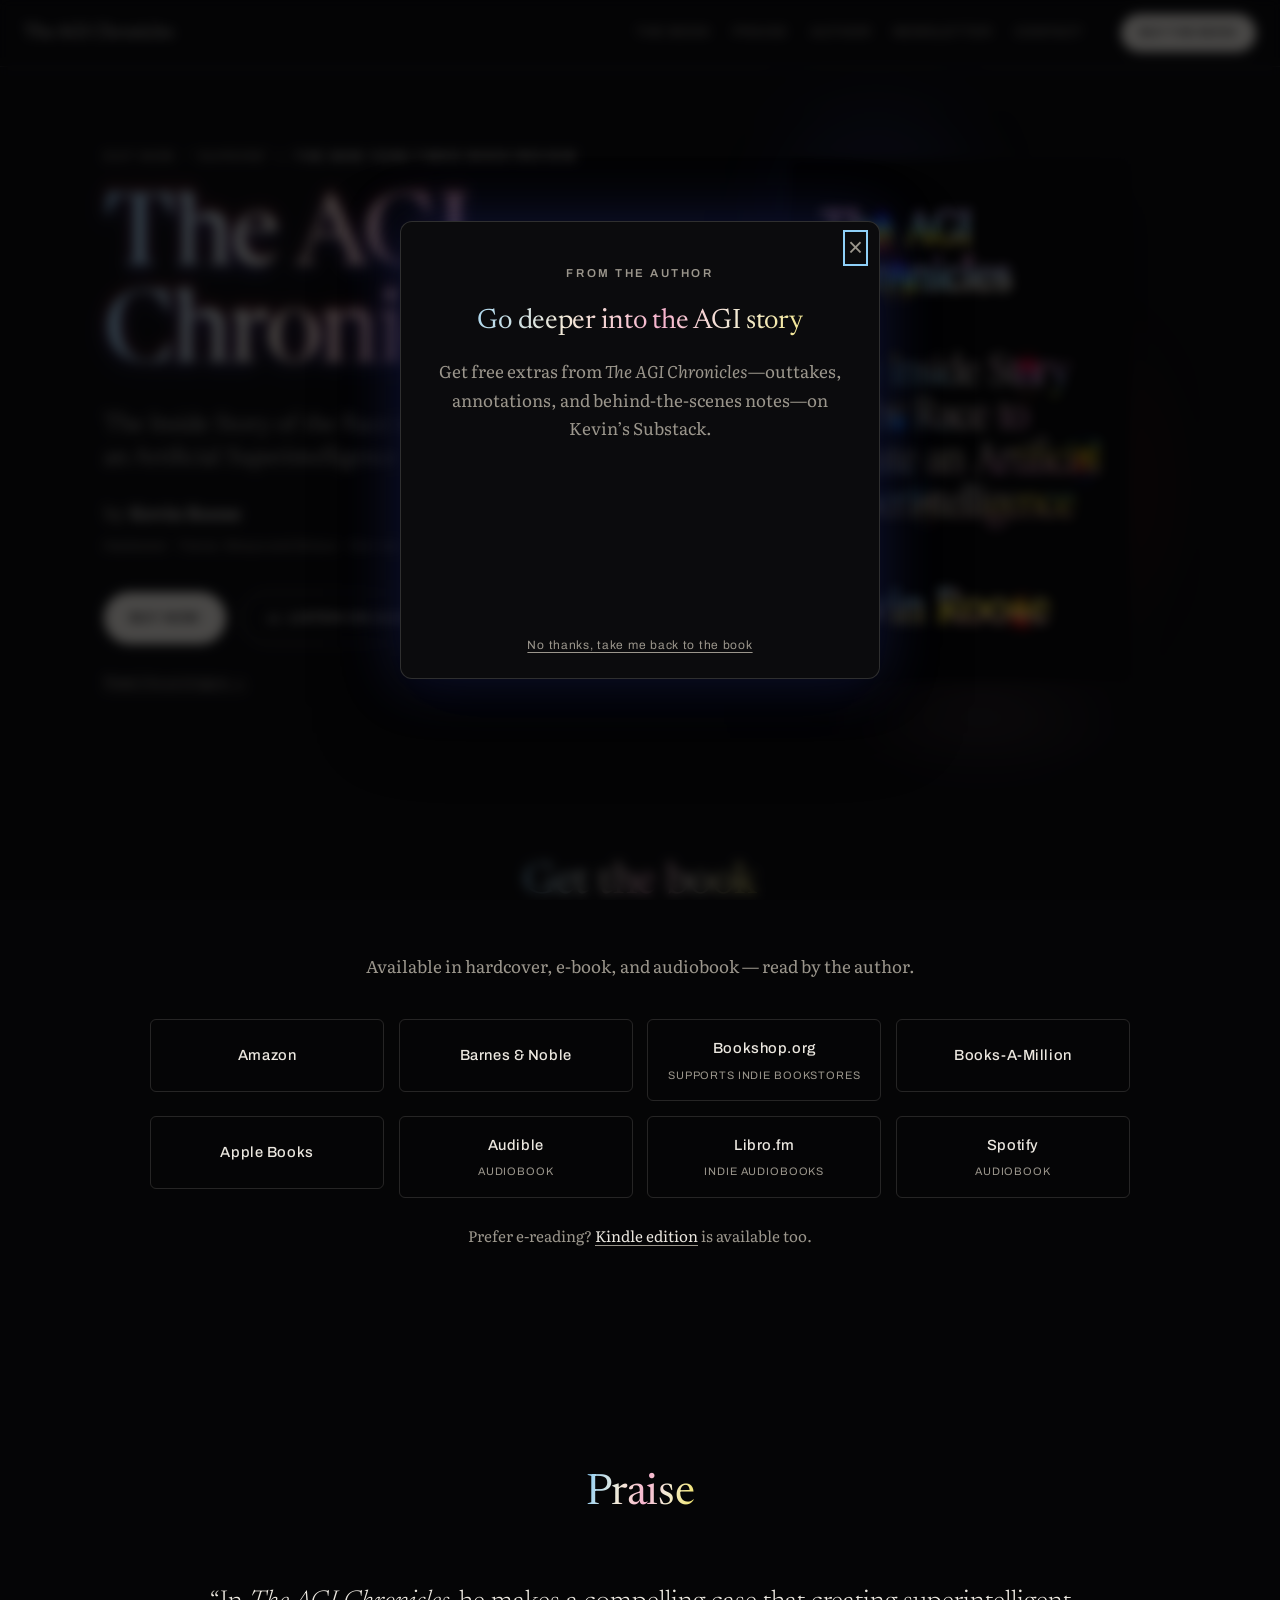
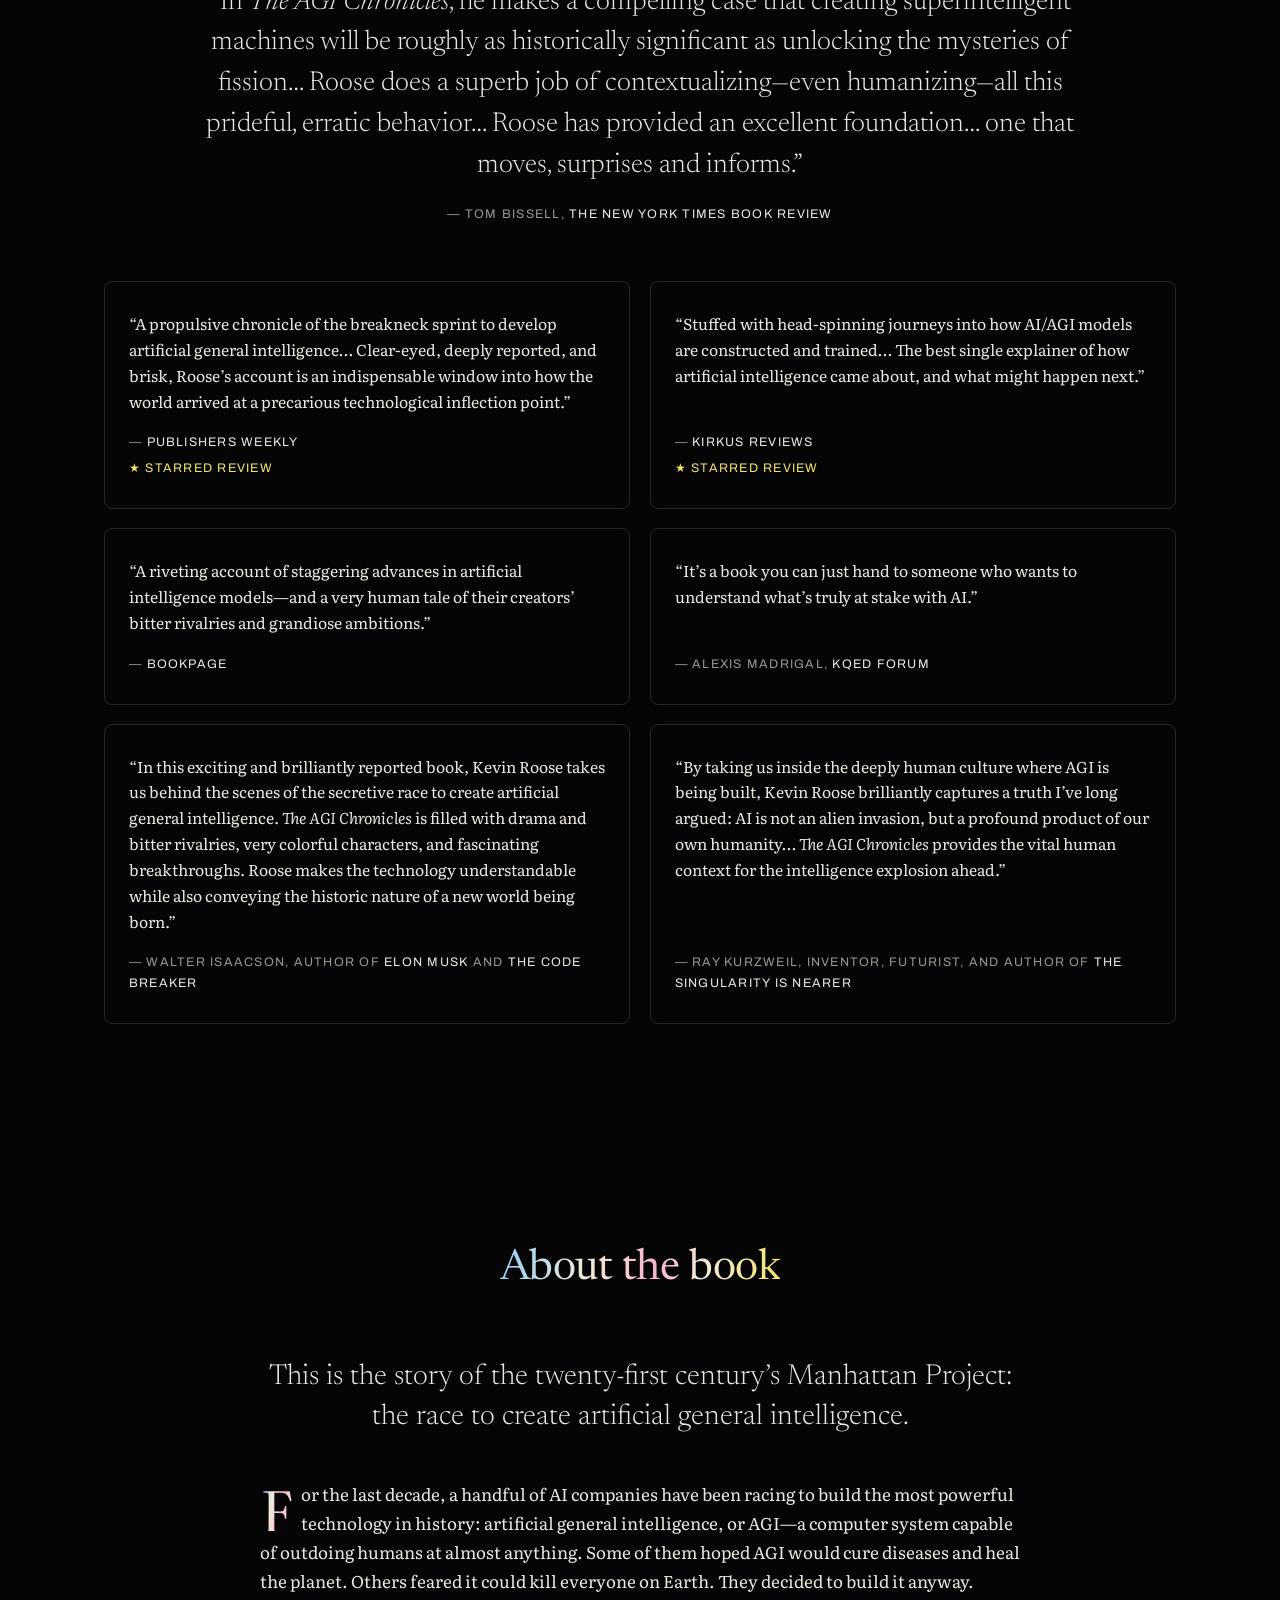
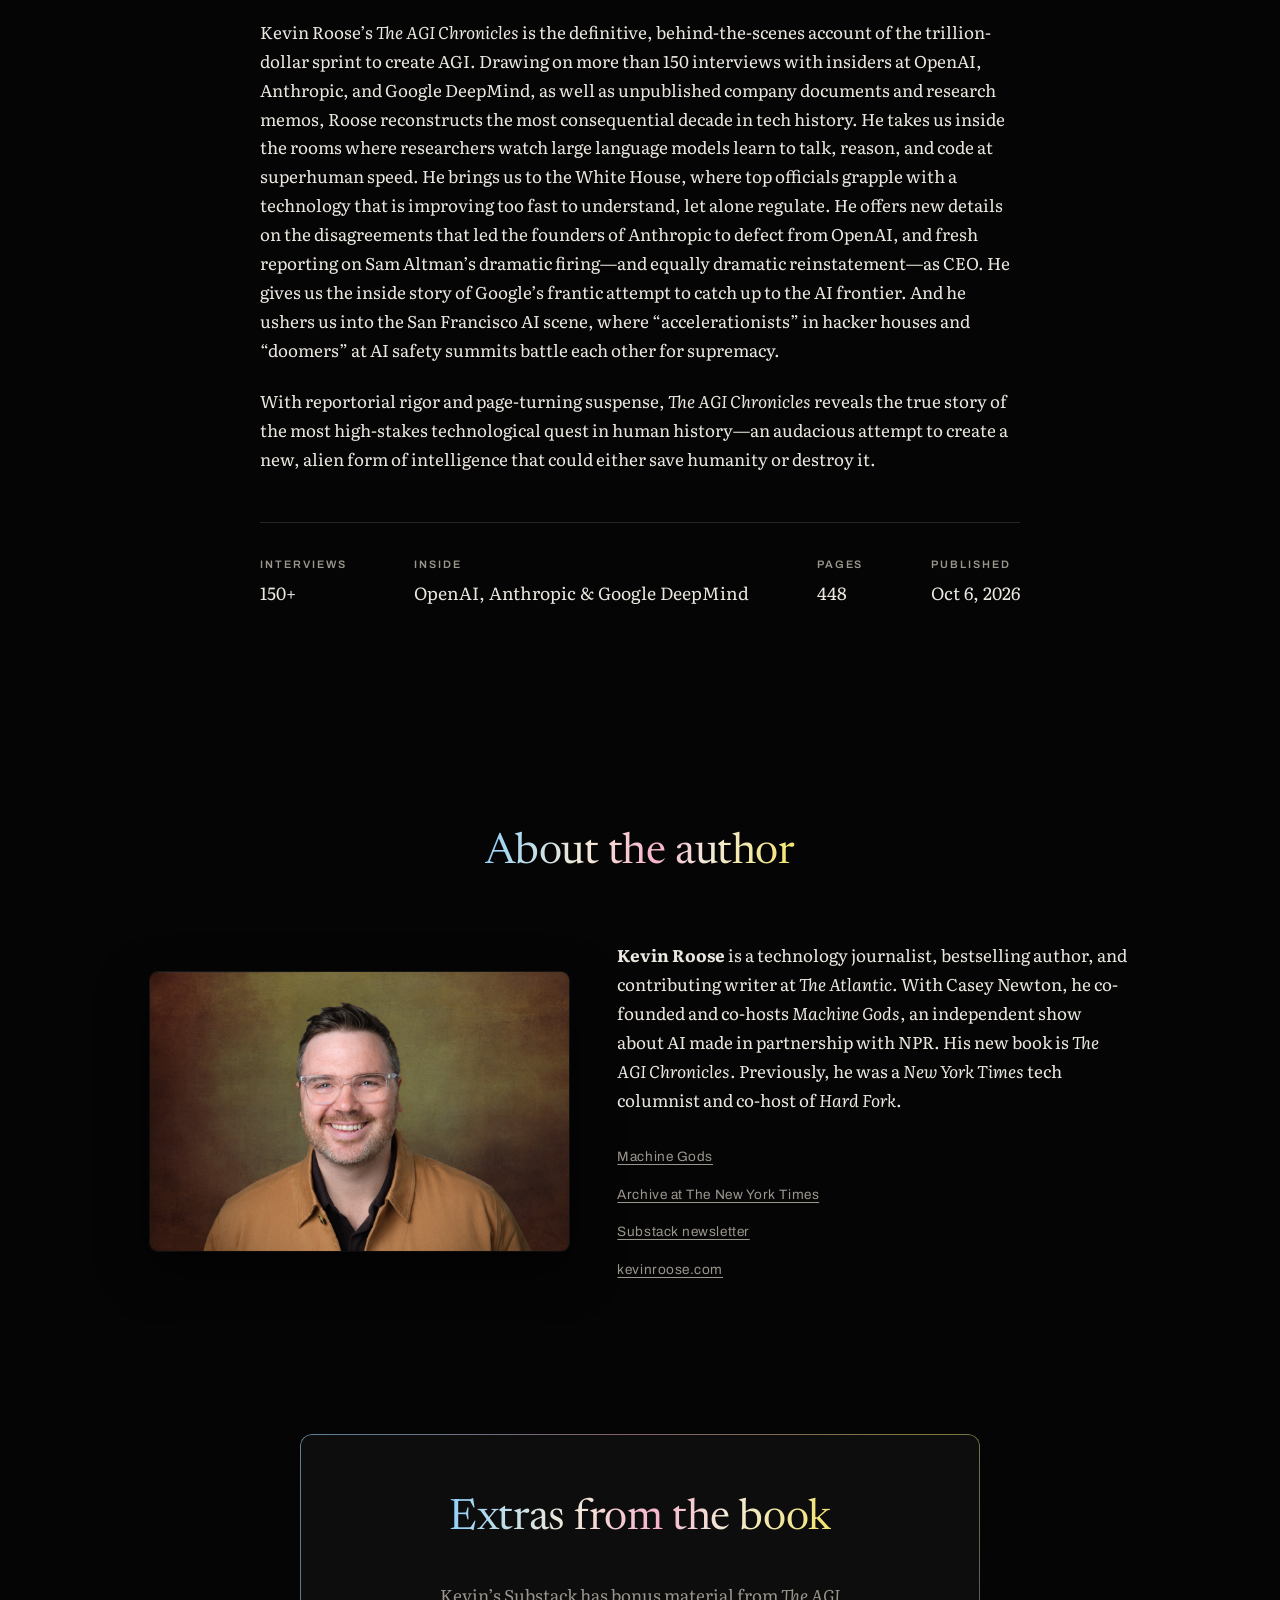
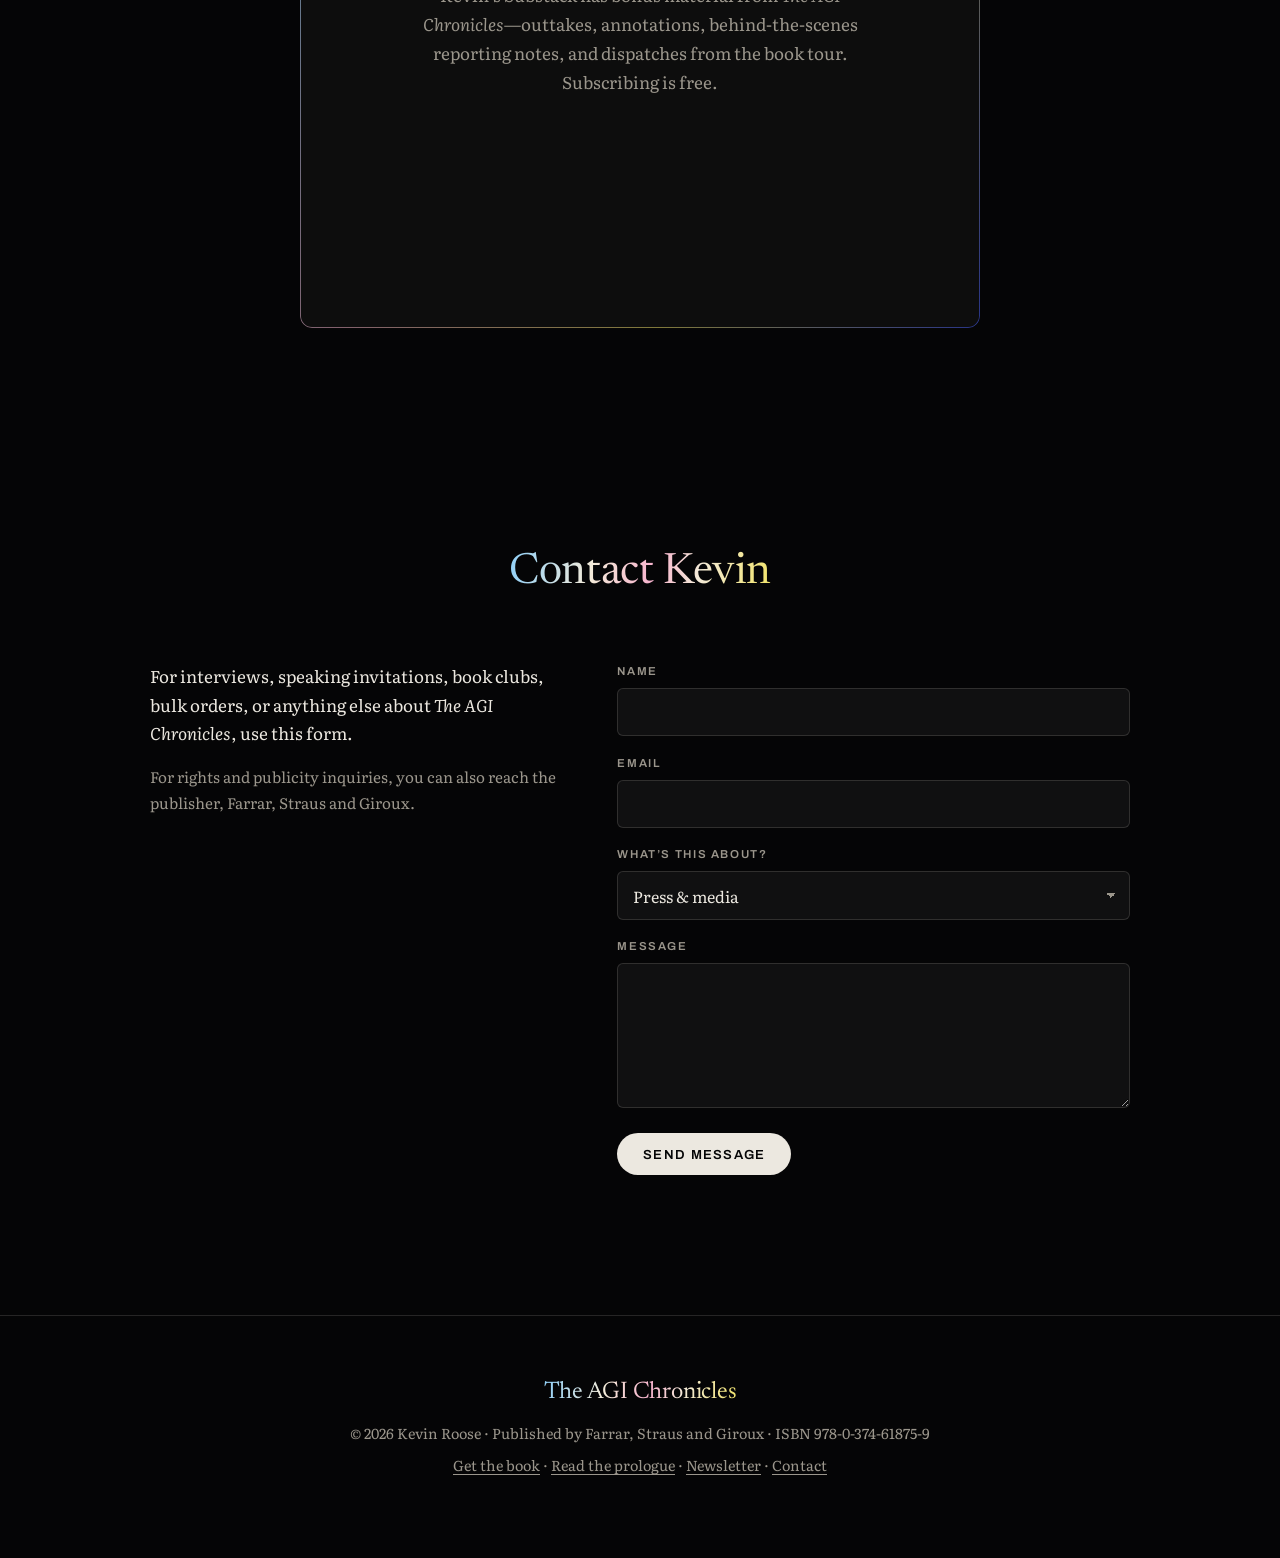
==== commit b3ceed8d: "Add Alexis Madrigal / KQED Forum praise quote Co-Authored-By: Claude Opus 5.5 <noreply@anthropic.com" ====
--- a/index.html
+++ b/index.html
@@ -191,7 +191,7 @@
     <figcaption>&mdash;&nbsp;Tom Bissell, <a href="https://www.nytimes.com/2026/10/06/books/review/the-agi-chronicles-kevin-roose.html" target="_blank" rel="noopener"><cite>The New York Times Book Review</cite></a></figcaption>
   </figure>
 
-  <div class="quote-grid">
+  <div class="quote-grid quote-grid-2">
     <figure class="quote-card reveal">
       <blockquote><p>&ldquo;A propulsive chronicle of the breakneck sprint to develop artificial general intelligence&hellip; Clear-eyed, deeply reported, and brisk, Roose&rsquo;s account is an indispensable window into how the world arrived at a precarious technological inflection point.&rdquo;</p></blockquote>
       <figcaption>&mdash;&nbsp;<cite>Publishers Weekly</cite> <span class="star-badge">&#9733; starred review</span></figcaption>
@@ -203,6 +203,10 @@
     <figure class="quote-card reveal">
       <blockquote><p>&ldquo;A riveting account of staggering advances in artificial intelligence models&mdash;and a very human tale of their creators&rsquo; bitter rivalries and grandiose ambitions.&rdquo;</p></blockquote>
       <figcaption>&mdash;&nbsp;<a href="https://www.bookpage.com/reviews/agi-chronicles-kevin-roose-review/" target="_blank" rel="noopener"><cite>BookPage</cite></a></figcaption>
+    </figure>
+    <figure class="quote-card reveal">
+      <blockquote><p>&ldquo;It&rsquo;s a book you can just hand to someone who wants to understand what&rsquo;s truly at stake with AI.&rdquo;</p></blockquote>
+      <figcaption>&mdash;&nbsp;Alexis Madrigal, <cite>KQED Forum</cite></figcaption>
     </figure>
   </div>
 
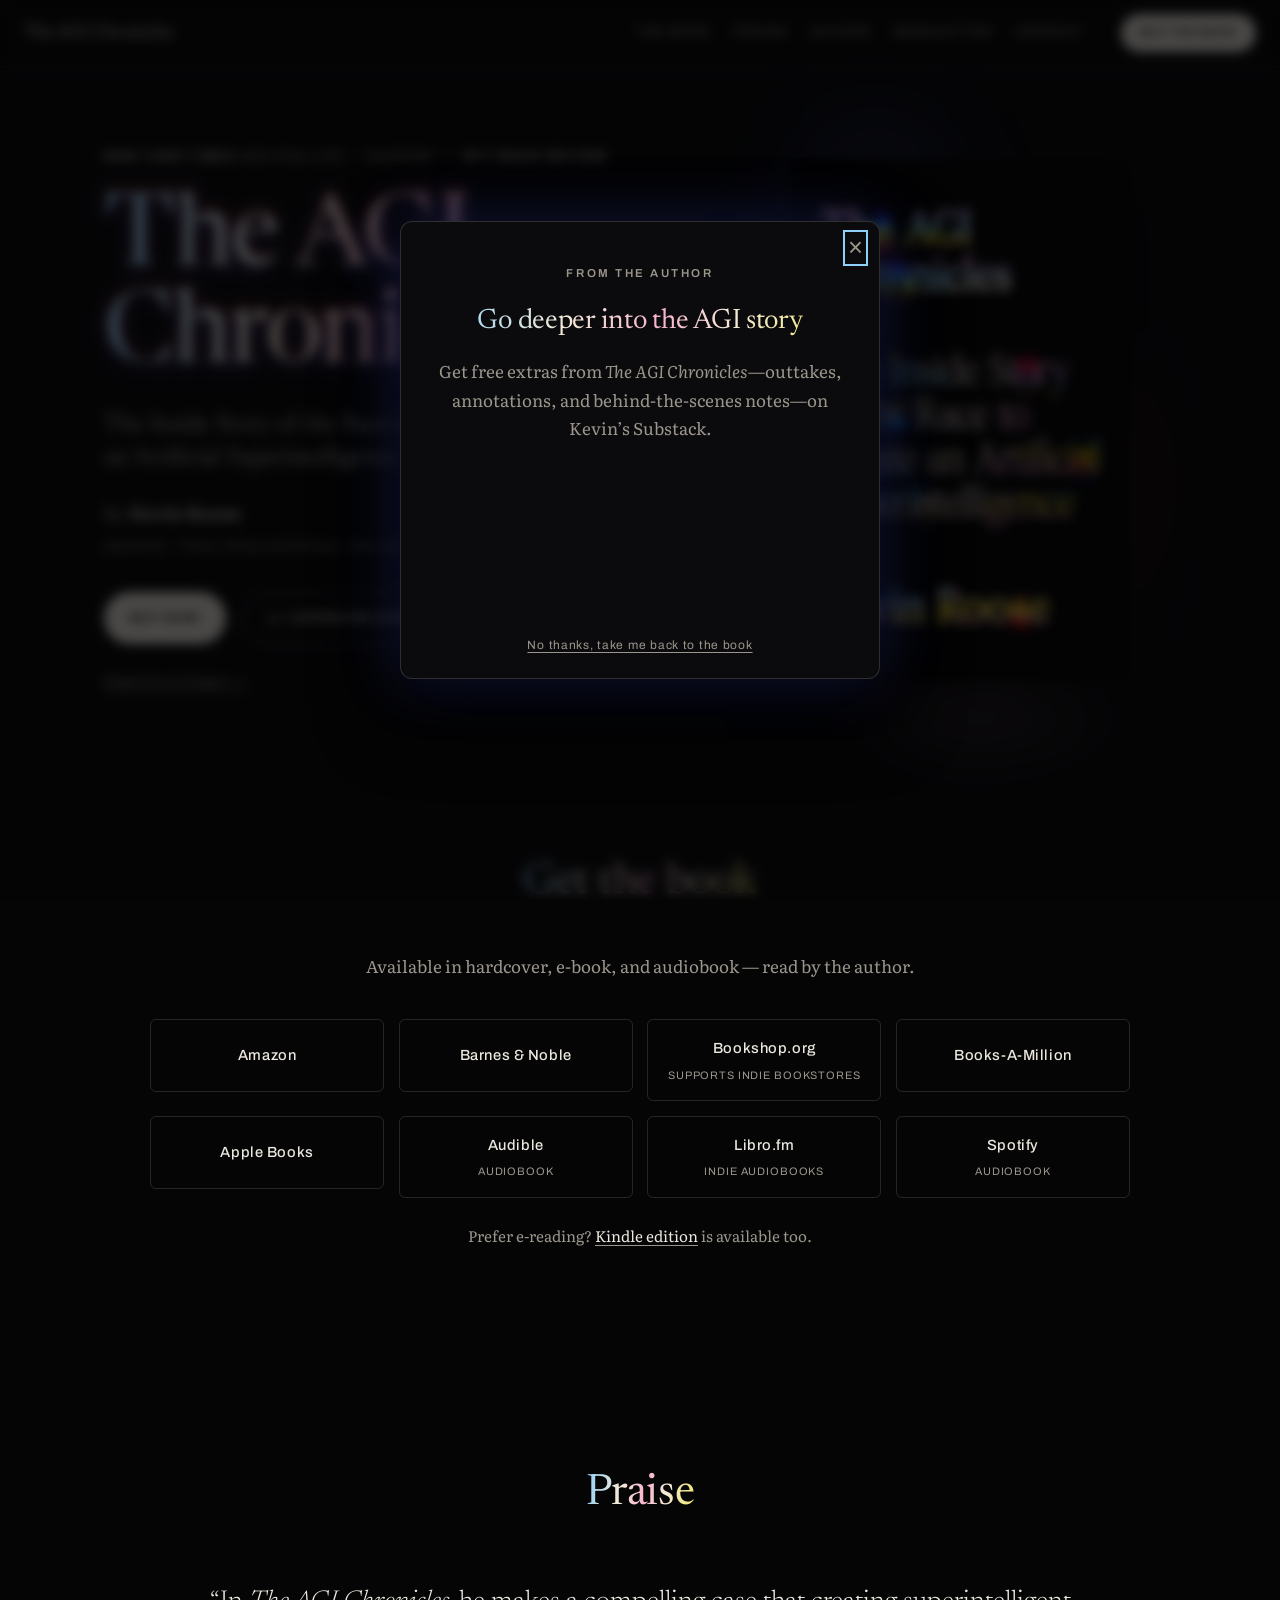
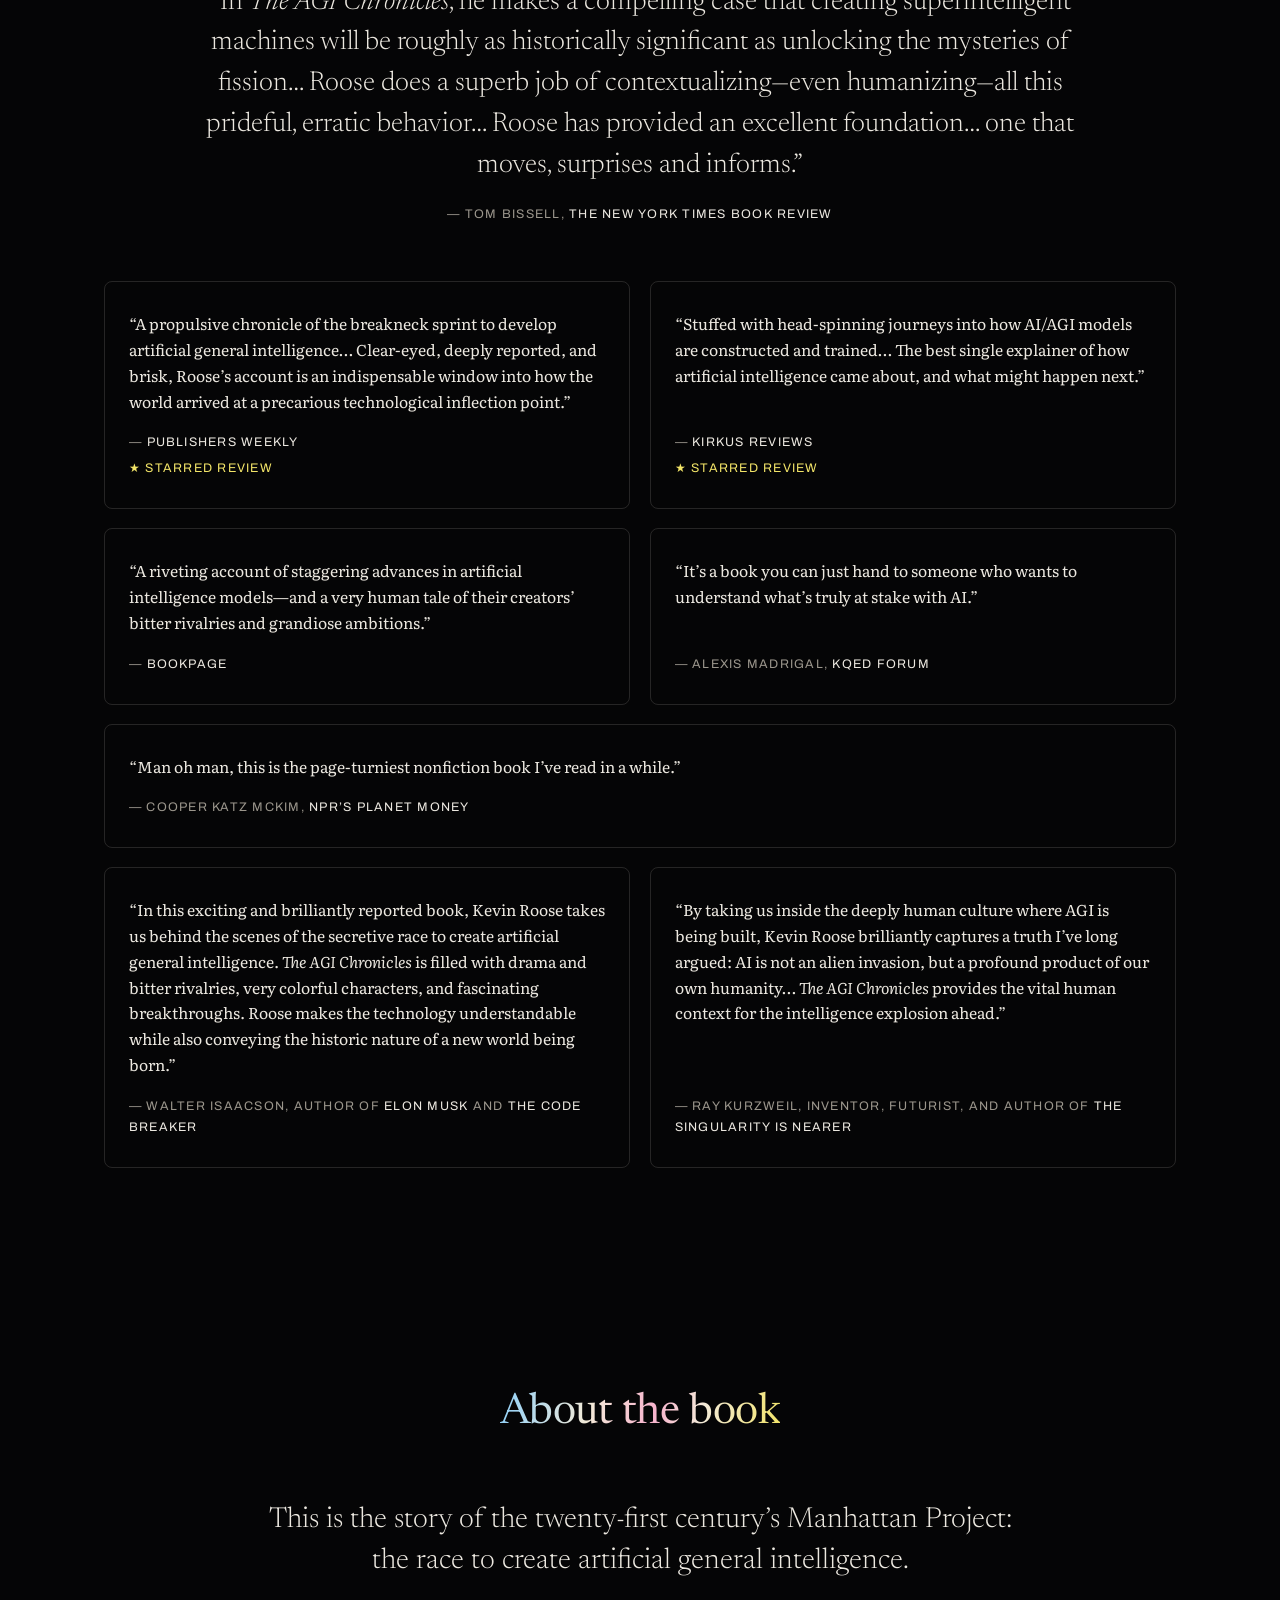
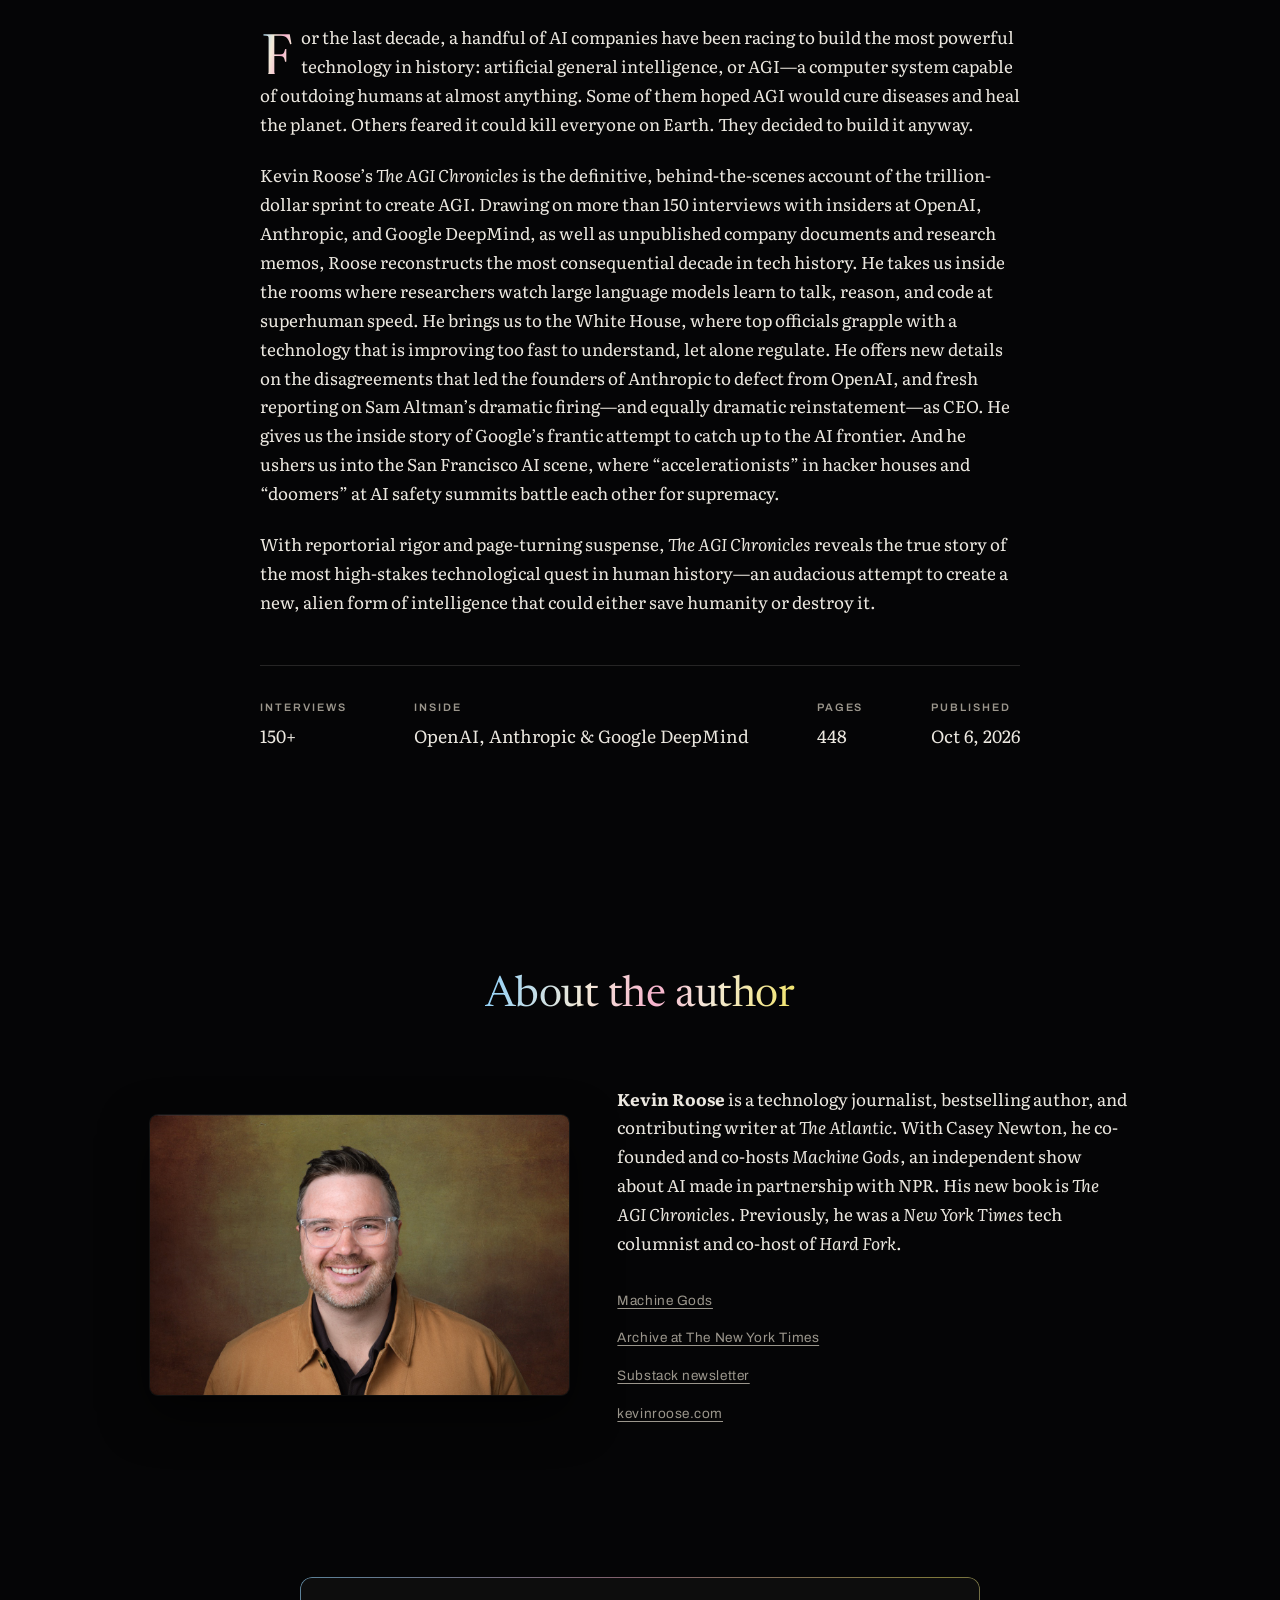
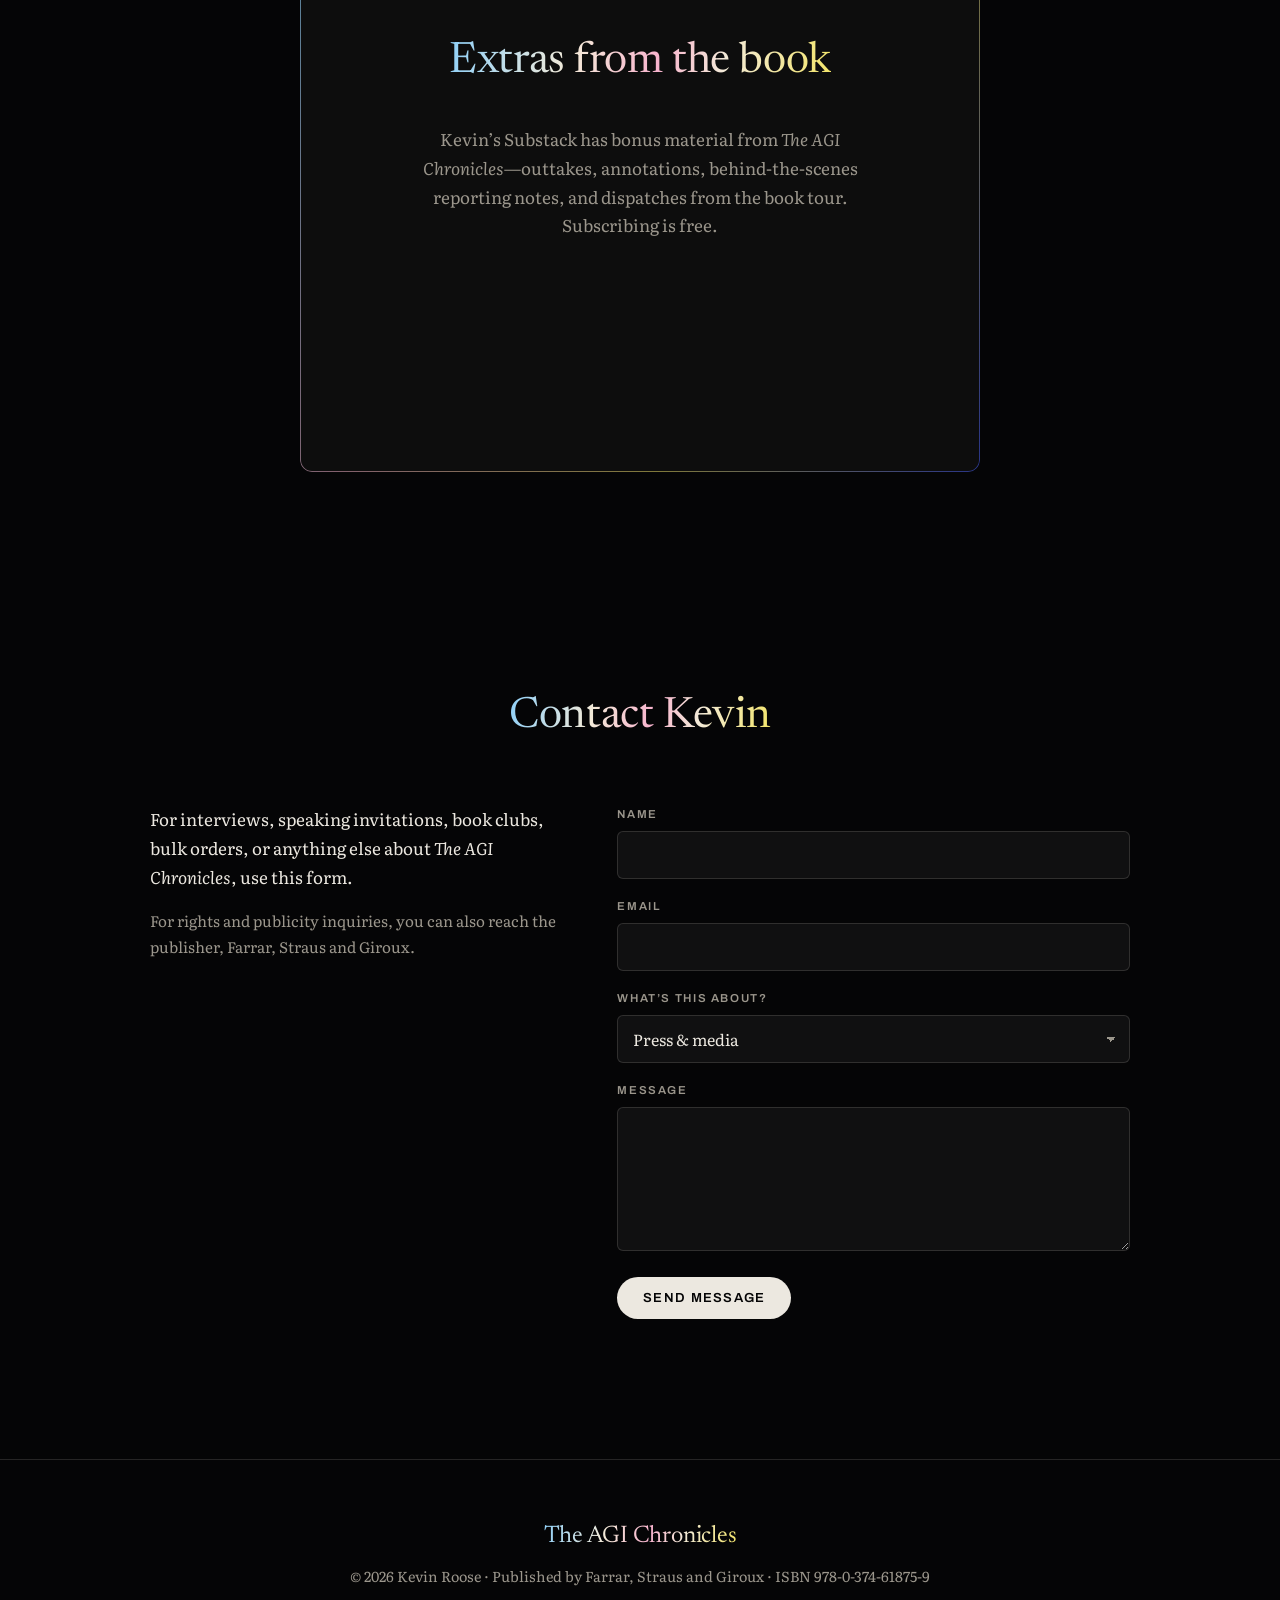
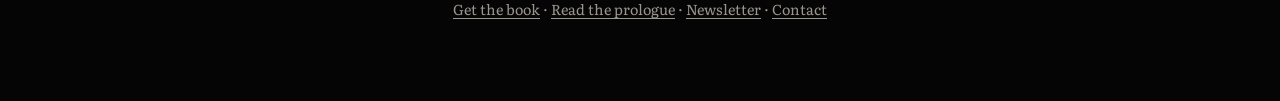
==== commit b1ee50a8: "Add NYT bestseller line and Planet Money praise quote Co-Authored-By: Claude Opus 5.5 <noreply@anthr" ====
--- a/index.html
+++ b/index.html
@@ -4,13 +4,13 @@
 <meta charset="utf-8">
 <meta name="viewport" content="width=device-width, initial-scale=1">
 <title>The AGI Chronicles — Kevin Roose</title>
-<meta name="description" content="The definitive, behind-the-scenes account of the trillion-dollar sprint to create AGI, by Kevin Roose. Praised by The New York Times Book Review, with starred reviews from Publishers Weekly and Kirkus. Out now.">
+<meta name="description" content="The definitive, behind-the-scenes account of the trillion-dollar sprint to create AGI, by Kevin Roose. Praised by The New York Times Book Review, with starred reviews from Publishers Weekly and Kirkus. A New York Times bestseller.">
 <link rel="canonical" href="https://theagichronicles.com/">
 <link rel="icon" type="image/svg+xml" href="assets/favicon.svg">
 
 <meta property="og:type" content="book">
 <meta property="og:title" content="The AGI Chronicles — Kevin Roose">
-<meta property="og:description" content="The inside story of the race to create an artificial superintelligence. Praised by The New York Times Book Review, with starred reviews from Publishers Weekly and Kirkus. Out now.">
+<meta property="og:description" content="The inside story of the race to create an artificial superintelligence. Praised by The New York Times Book Review, with starred reviews from Publishers Weekly and Kirkus. A New York Times bestseller.">
 <meta property="og:image" content="https://theagichronicles.com/assets/og-card.jpg">
 <meta property="og:image:width" content="1200">
 <meta property="og:image:height" content="630">
@@ -18,7 +18,7 @@
 <meta property="og:url" content="https://theagichronicles.com/">
 <meta name="twitter:card" content="summary_large_image">
 <meta name="twitter:title" content="The AGI Chronicles — Kevin Roose">
-<meta name="twitter:description" content="The inside story of the race to create an artificial superintelligence. Out now.">
+<meta name="twitter:description" content="The inside story of the race to create an artificial superintelligence. A New York Times bestseller.">
 <meta name="twitter:image" content="https://theagichronicles.com/assets/og-card.jpg">
 
 <link rel="preconnect" href="https://fonts.googleapis.com">
@@ -66,7 +66,7 @@
 <section class="hero">
   <div class="hero-inner">
     <div class="hero-copy">
-      <p class="eyebrow reveal">Out now &middot; &ldquo;Superb&rdquo; &mdash;&nbsp;<em>The New York Times Book Review</em></p>
+      <p class="eyebrow reveal"><em>New York Times</em> bestseller &middot; &ldquo;Superb&rdquo; &mdash;&nbsp;<em>NYT Book Review</em></p>
       <h1 class="prism reveal" data-text="The AGI Chronicles">The AGI Chronicles</h1>
       <p class="hero-sub reveal">The Inside Story of the Race to Create an&nbsp;Artificial&nbsp;Superintelligence</p>
       <p class="hero-byline reveal">by <strong>Kevin Roose</strong></p>
@@ -208,6 +208,10 @@
       <blockquote><p>&ldquo;It&rsquo;s a book you can just hand to someone who wants to understand what&rsquo;s truly at stake with AI.&rdquo;</p></blockquote>
       <figcaption>&mdash;&nbsp;Alexis Madrigal, <cite>KQED Forum</cite></figcaption>
     </figure>
+    <figure class="quote-card quote-card-wide reveal">
+      <blockquote><p>&ldquo;Man oh man, this is the page-turniest nonfiction book I&rsquo;ve read in a while.&rdquo;</p></blockquote>
+      <figcaption>&mdash;&nbsp;Cooper Katz McKim, <a href="https://www.npr.org/sections/planet-money/2026/10/16/nx-s1-6001828/what-this-bankruptcy-says-about-ai-startups" target="_blank" rel="noopener"><cite>NPR&rsquo;s Planet Money</cite></a></figcaption>
+    </figure>
   </div>
 
   <div class="quote-grid quote-grid-2">
--- a/styles.css
+++ b/styles.css
@@ -396,6 +396,7 @@
 .star-badge { display: block; margin-top: 0.3rem; color: var(--yellow); }
 
 .quote-grid-2 { grid-template-columns: repeat(2, 1fr); margin-top: 1.2rem; }
+.quote-card-wide { grid-column: 1 / -1; }
 .quote-lead figcaption a, .quote-card figcaption a { color: inherit; text-decoration: none; }
 .quote-lead figcaption a:hover cite, .quote-card figcaption a:hover cite { text-decoration: underline; }
 
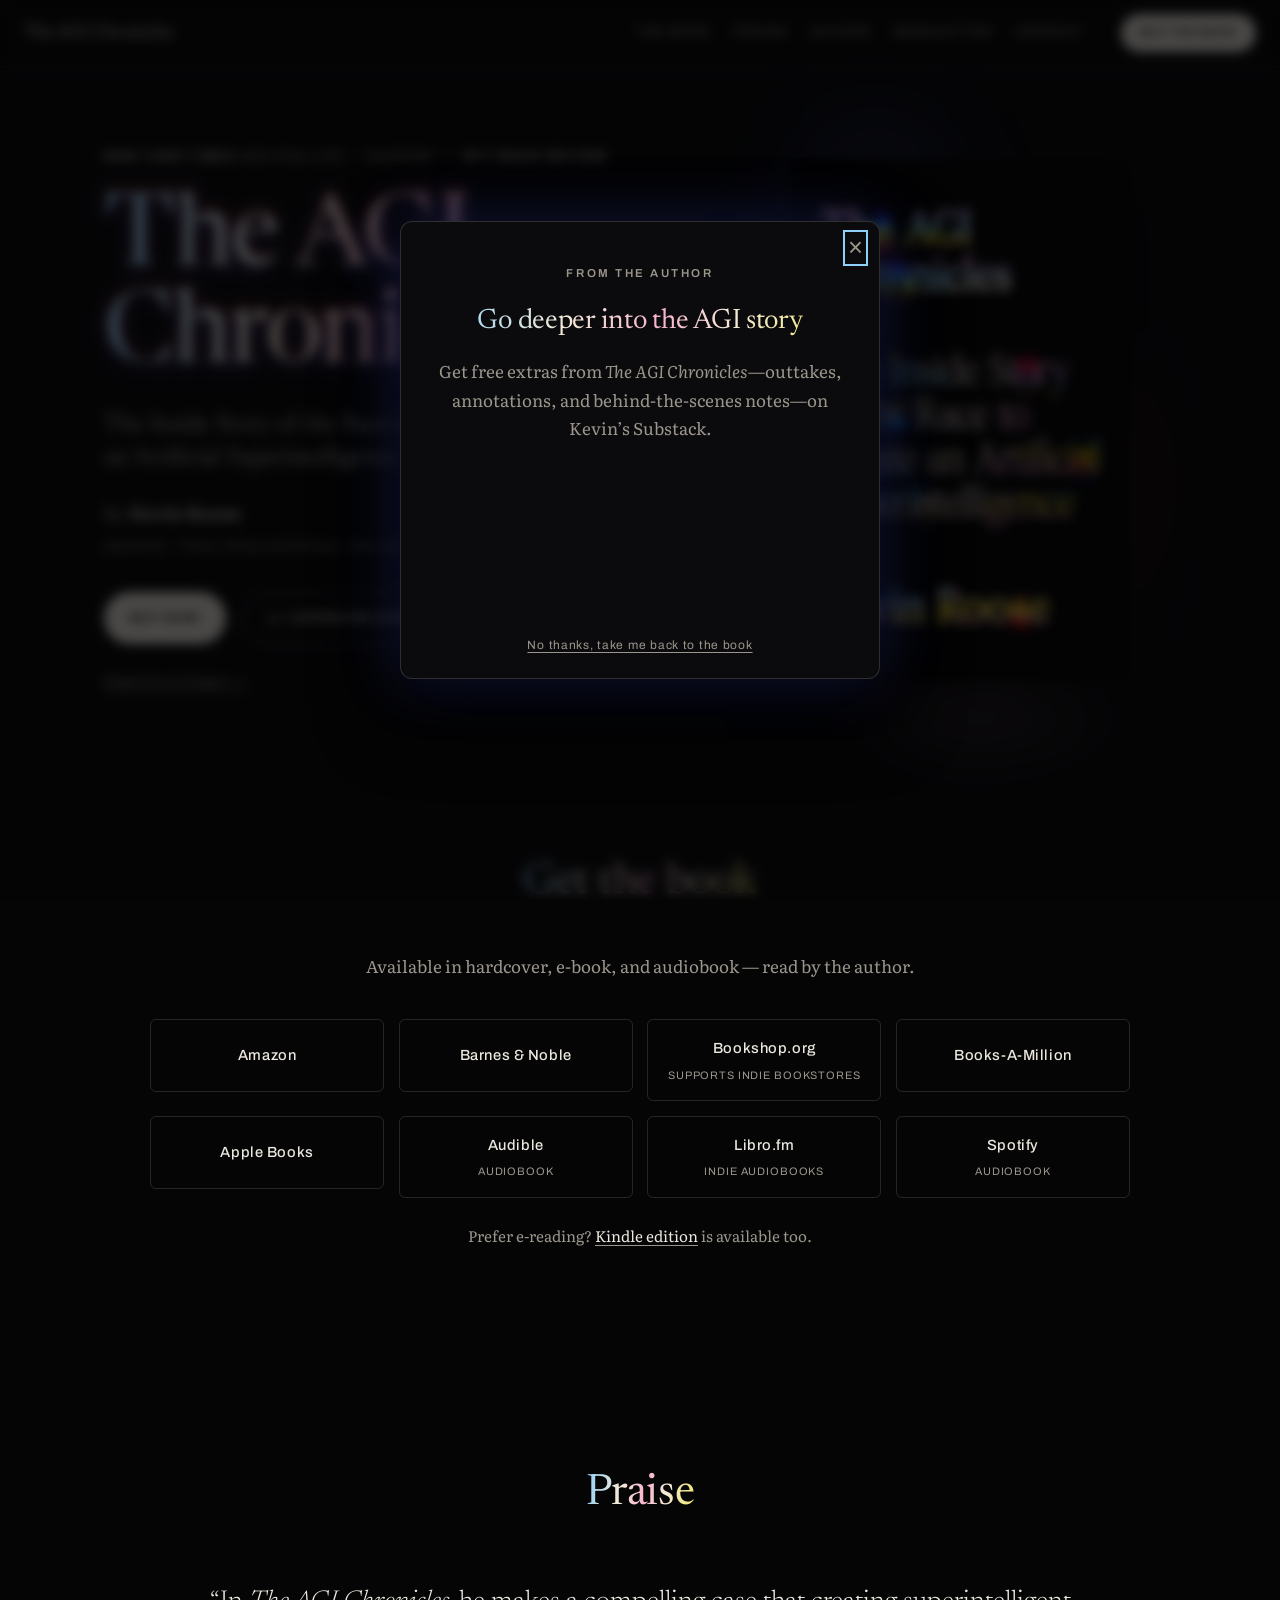
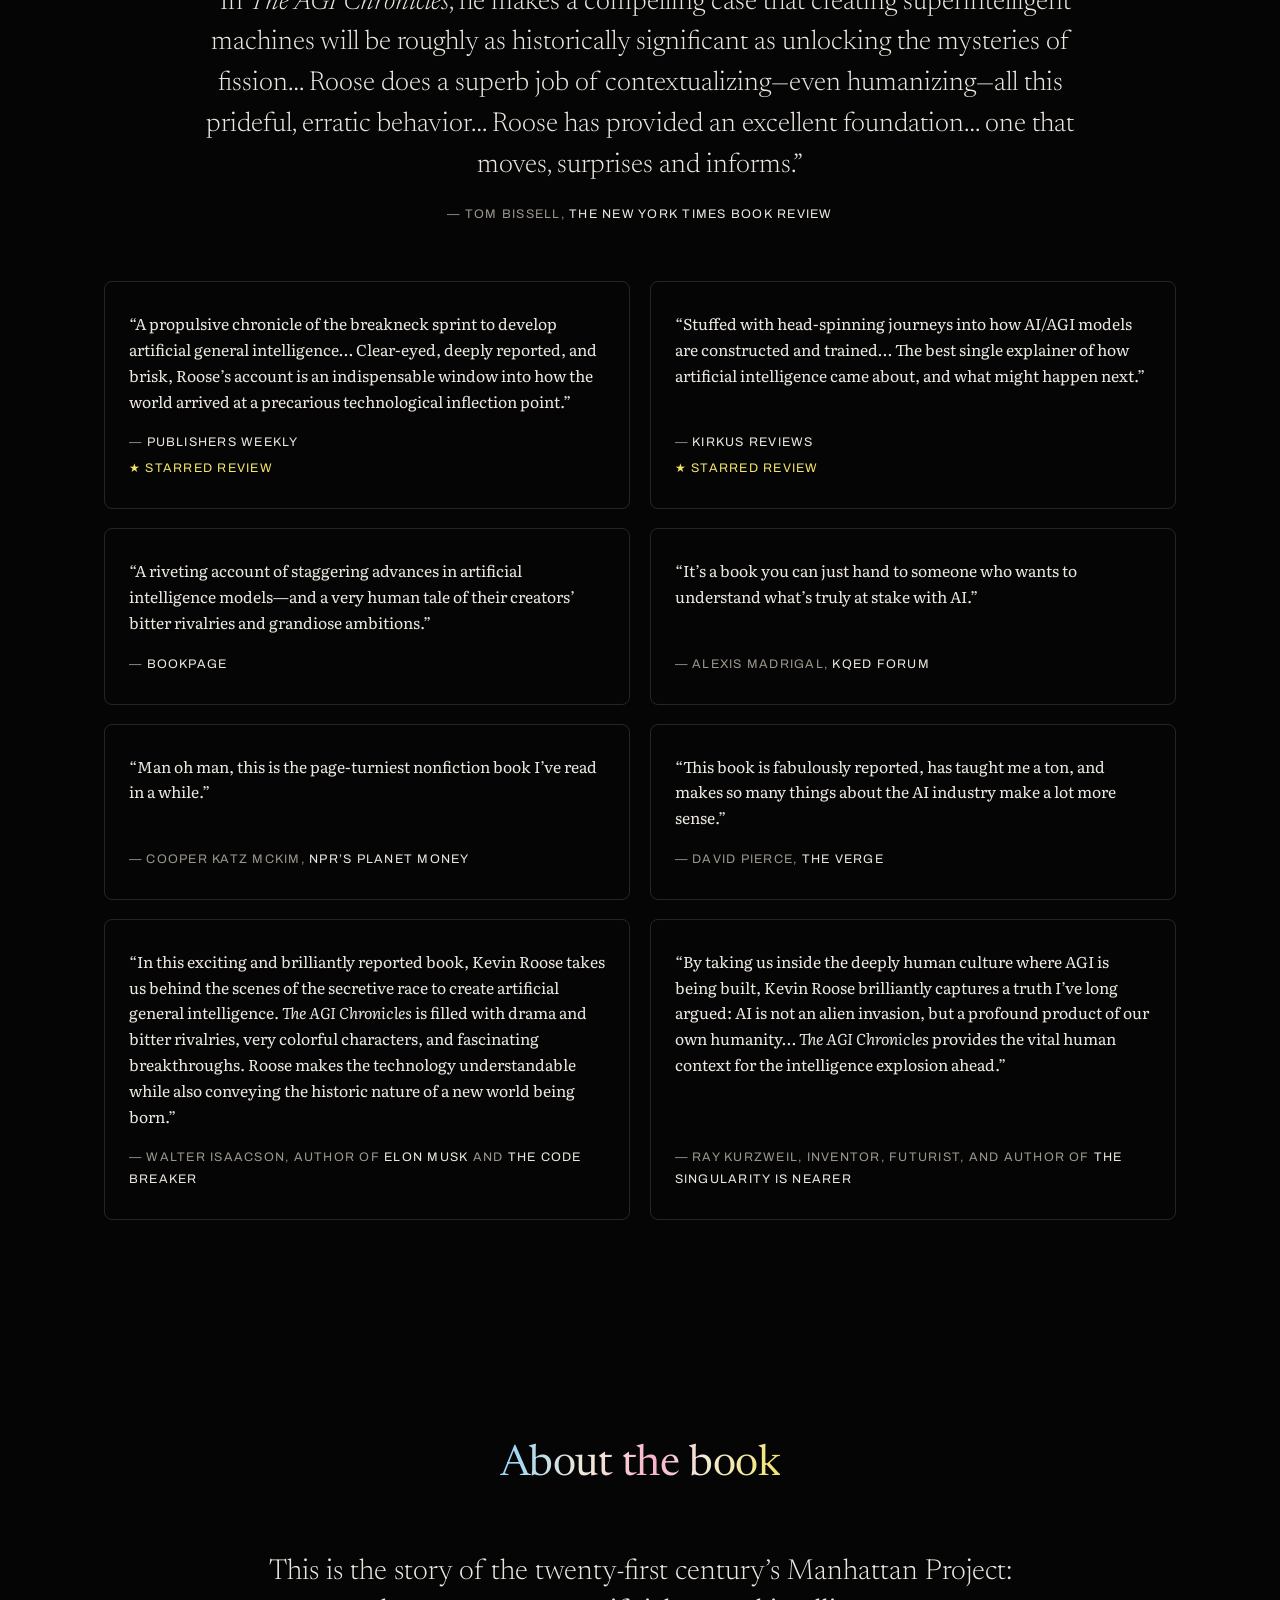
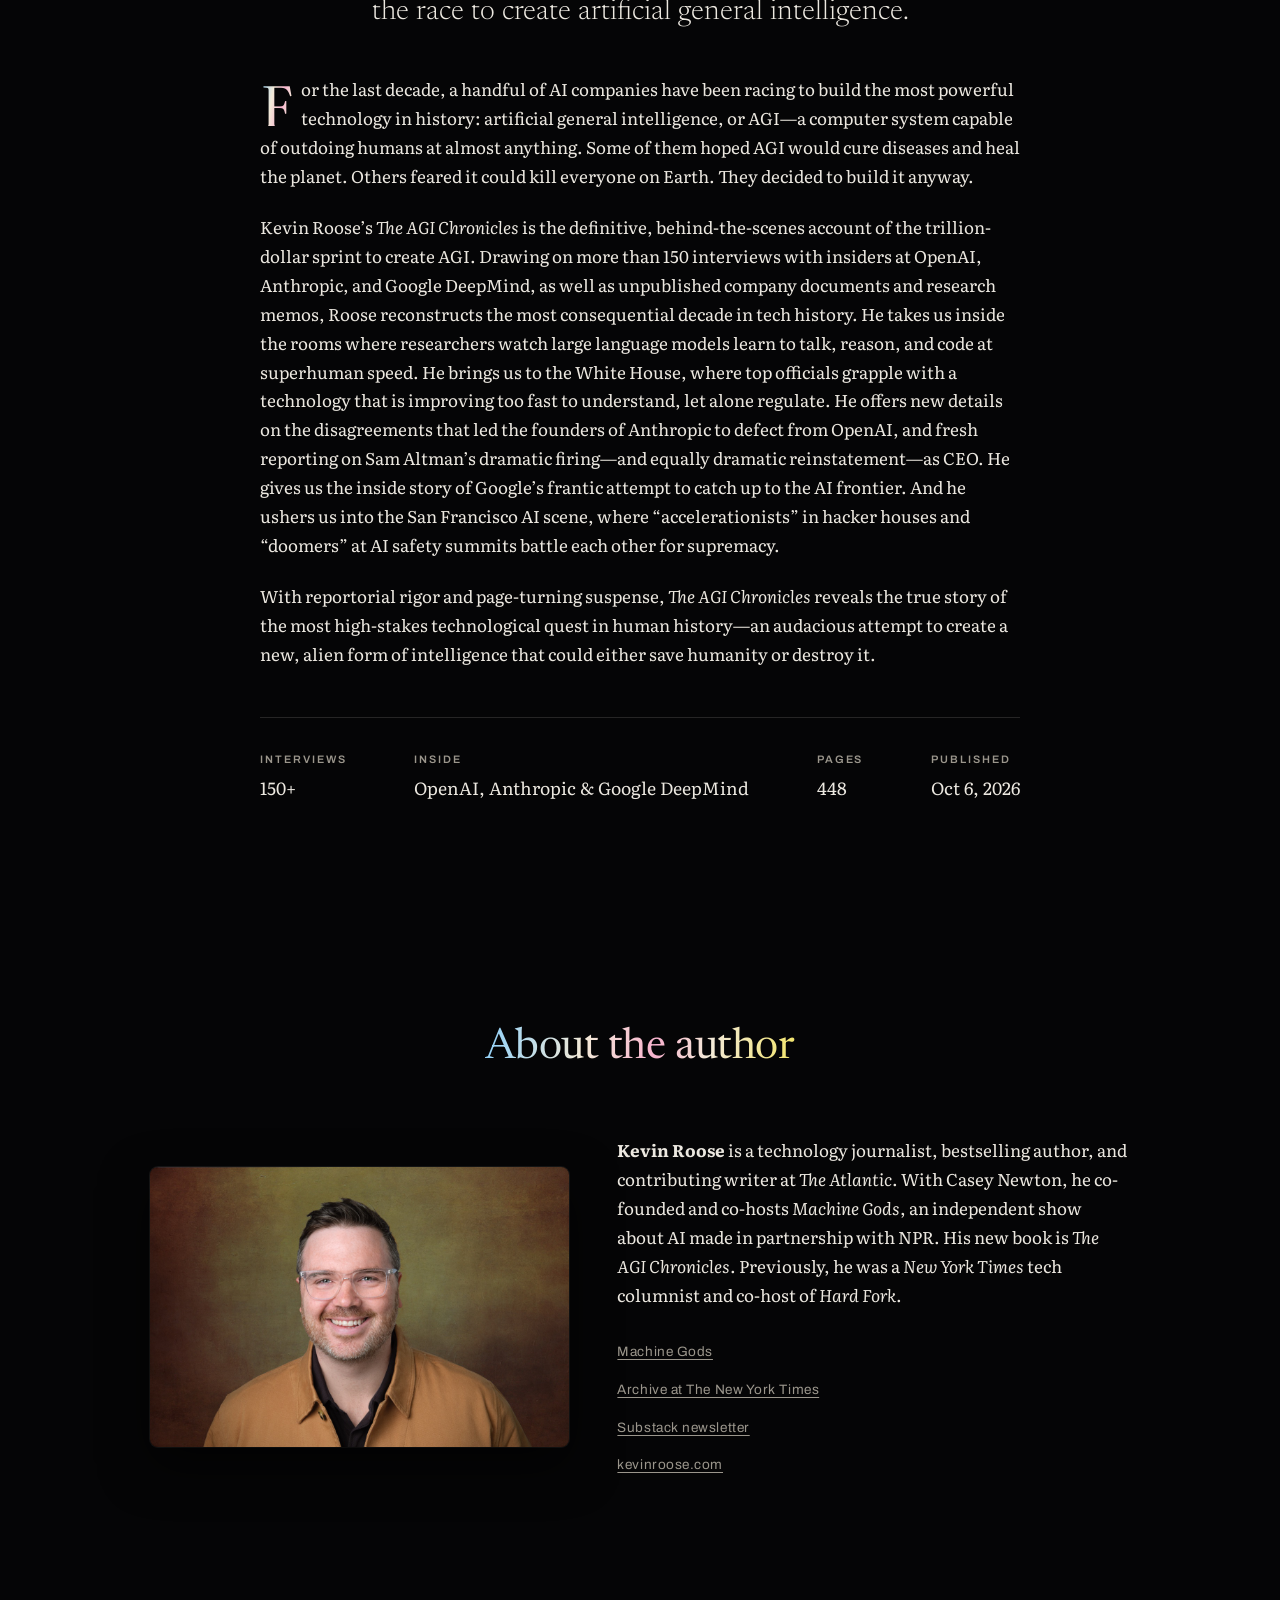
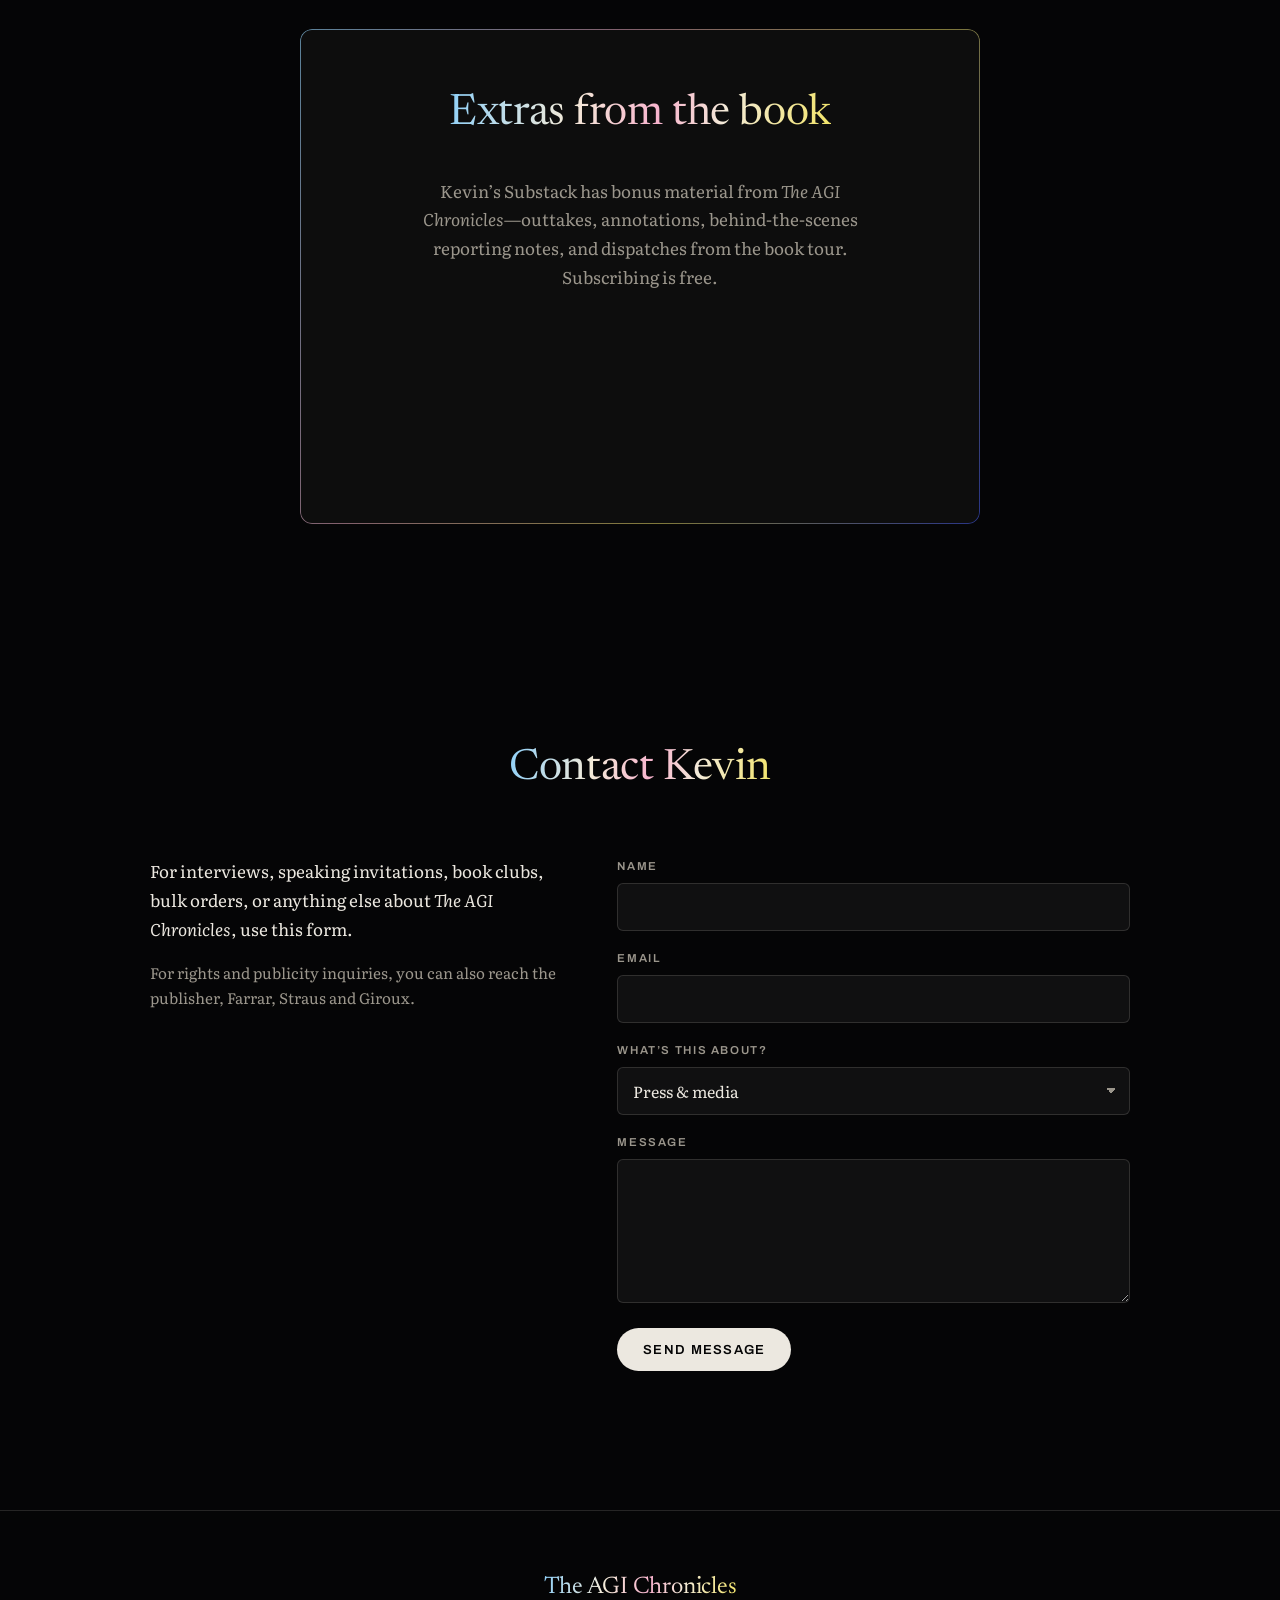
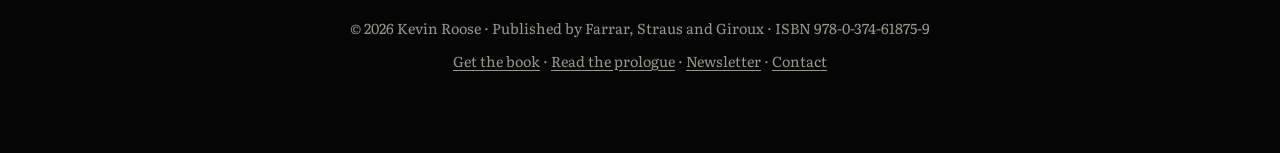
==== commit fb724a48: "Add David Pierce / The Verge praise quote Co-Authored-By: Claude Opus 5.5 <noreply@anthropic.com>" ====
--- a/index.html
+++ b/index.html
@@ -208,9 +208,13 @@
       <blockquote><p>&ldquo;It&rsquo;s a book you can just hand to someone who wants to understand what&rsquo;s truly at stake with AI.&rdquo;</p></blockquote>
       <figcaption>&mdash;&nbsp;Alexis Madrigal, <cite>KQED Forum</cite></figcaption>
     </figure>
-    <figure class="quote-card quote-card-wide reveal">
+    <figure class="quote-card reveal">
       <blockquote><p>&ldquo;Man oh man, this is the page-turniest nonfiction book I&rsquo;ve read in a while.&rdquo;</p></blockquote>
       <figcaption>&mdash;&nbsp;Cooper Katz McKim, <a href="https://www.npr.org/sections/planet-money/2026/10/16/nx-s1-6001828/what-this-bankruptcy-says-about-ai-startups" target="_blank" rel="noopener"><cite>NPR&rsquo;s Planet Money</cite></a></figcaption>
+    </figure>
+    <figure class="quote-card reveal">
+      <blockquote><p>&ldquo;This book is fabulously reported, has taught me a ton, and makes so many things about the AI industry make a lot more sense.&rdquo;</p></blockquote>
+      <figcaption>&mdash;&nbsp;David Pierce, <cite>The Verge</cite></figcaption>
     </figure>
   </div>
 
--- a/styles.css
+++ b/styles.css
@@ -396,7 +396,6 @@
 .star-badge { display: block; margin-top: 0.3rem; color: var(--yellow); }
 
 .quote-grid-2 { grid-template-columns: repeat(2, 1fr); margin-top: 1.2rem; }
-.quote-card-wide { grid-column: 1 / -1; }
 .quote-lead figcaption a, .quote-card figcaption a { color: inherit; text-decoration: none; }
 .quote-lead figcaption a:hover cite, .quote-card figcaption a:hover cite { text-decoration: underline; }
 
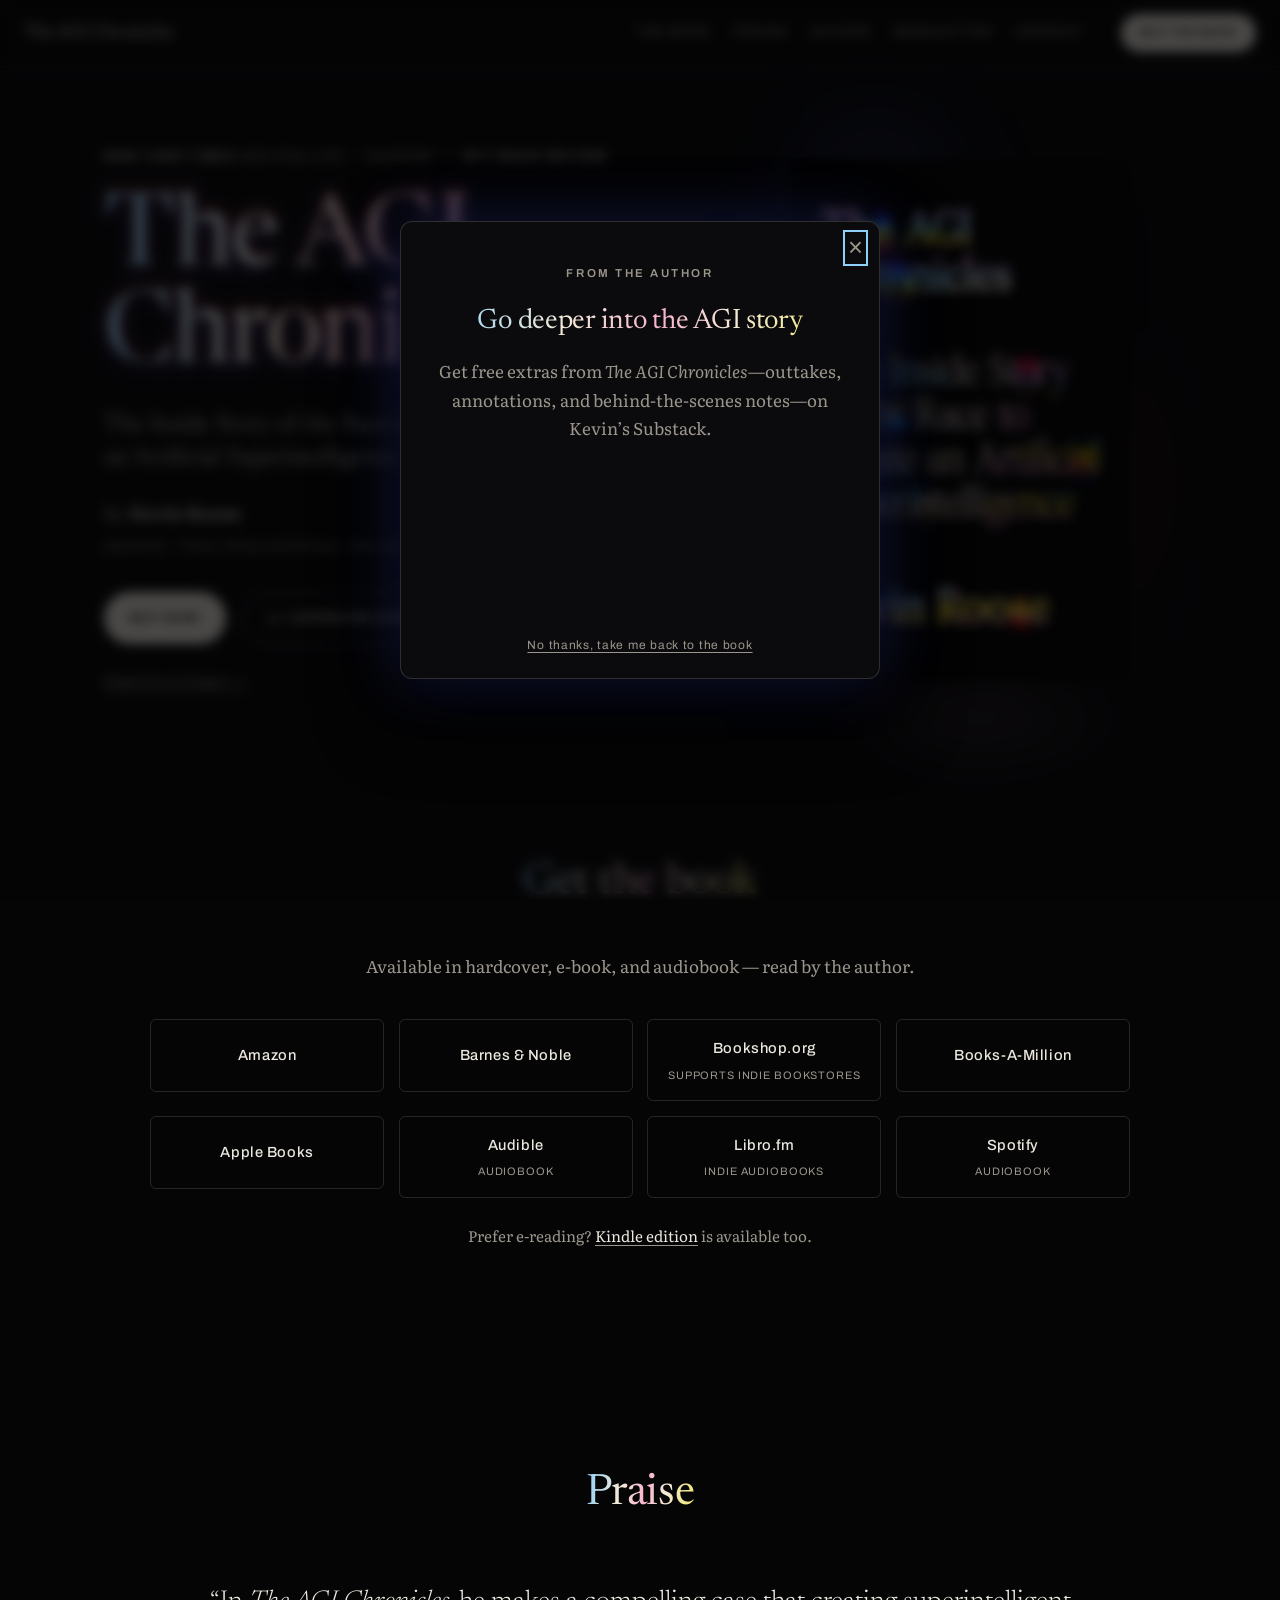
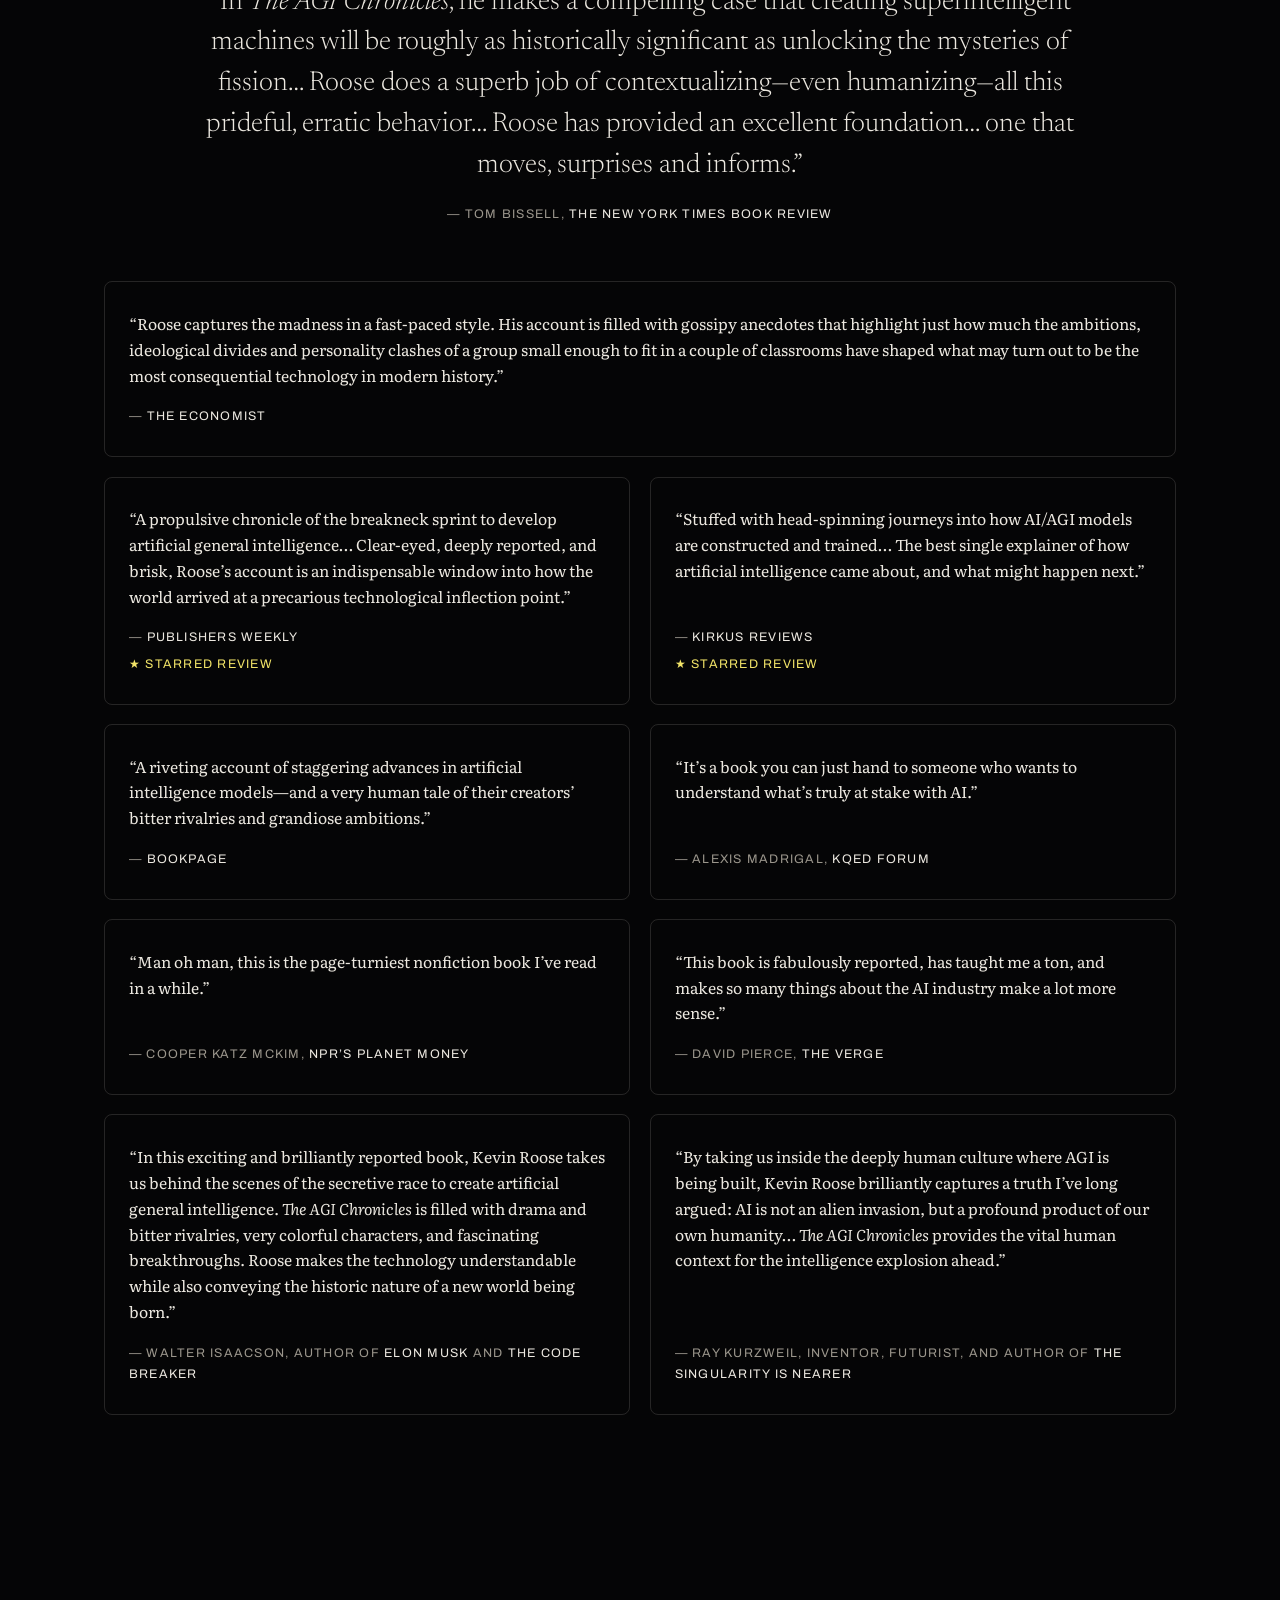
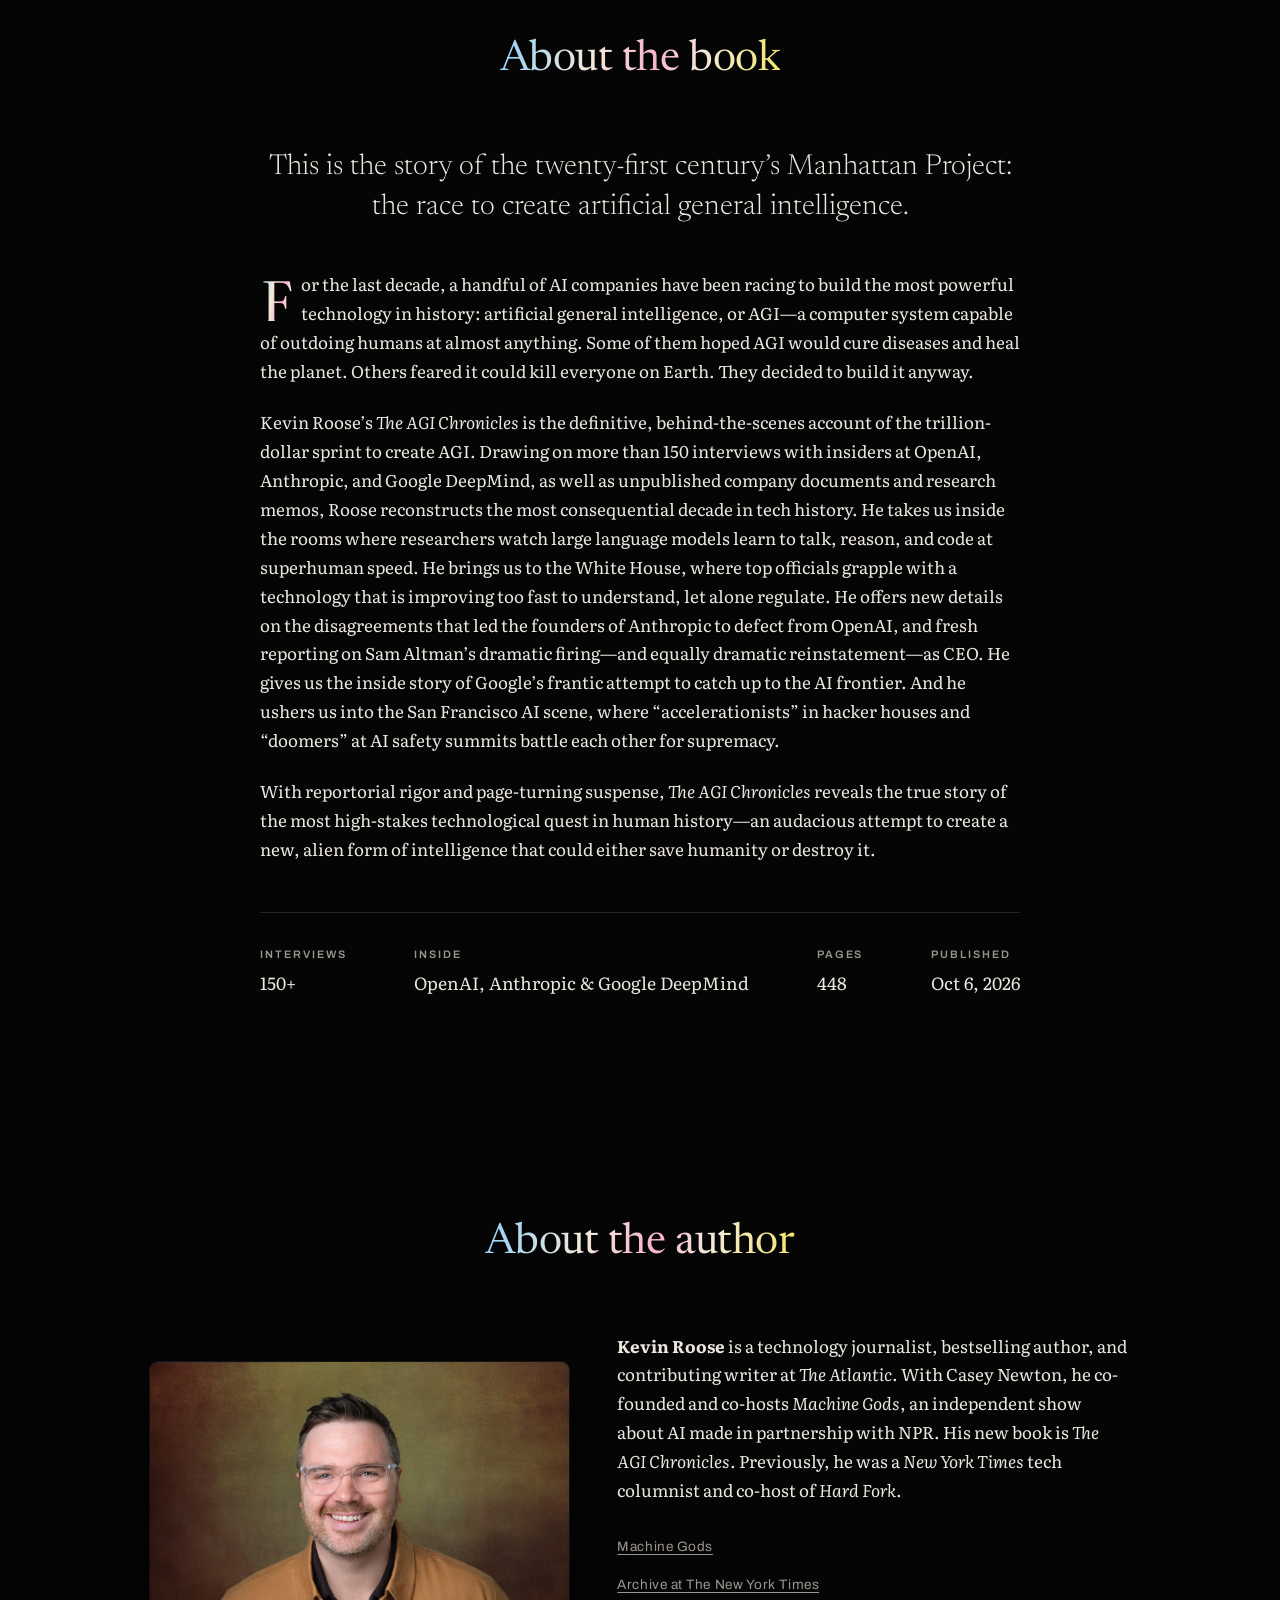
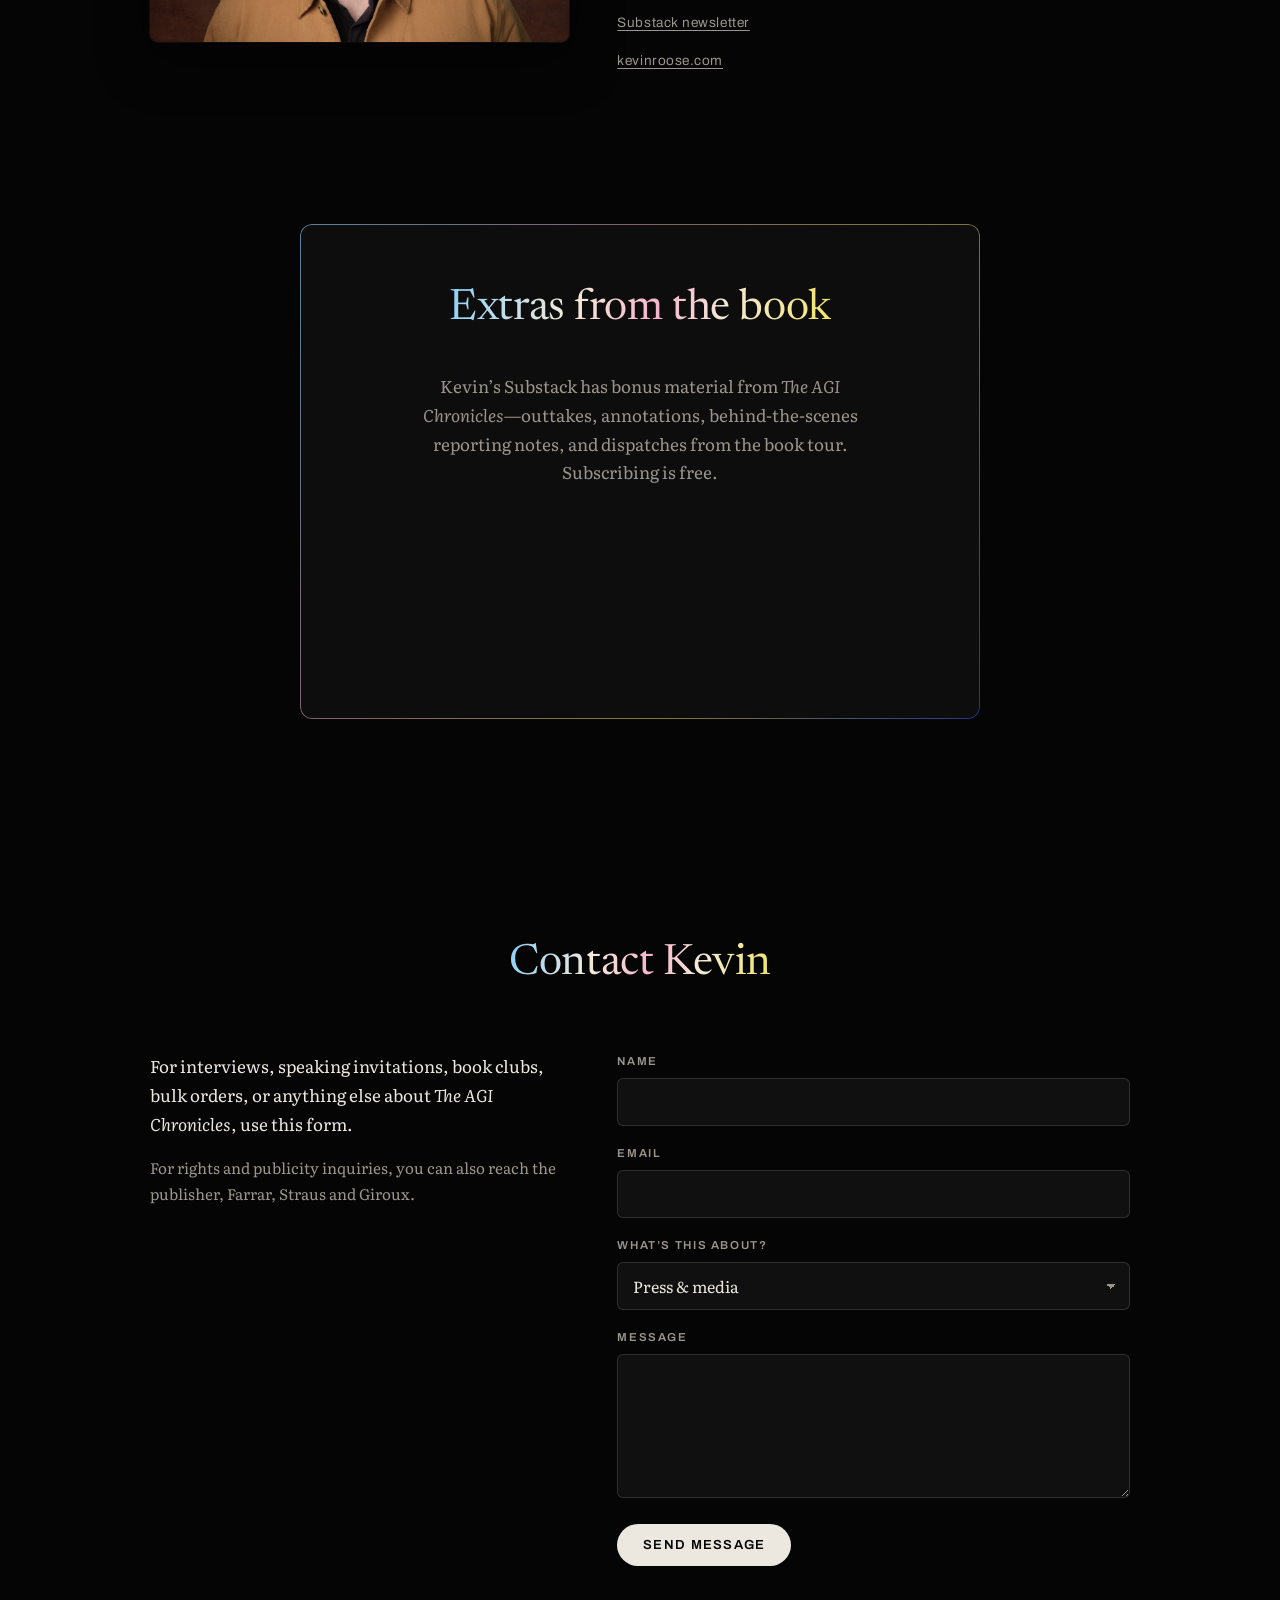
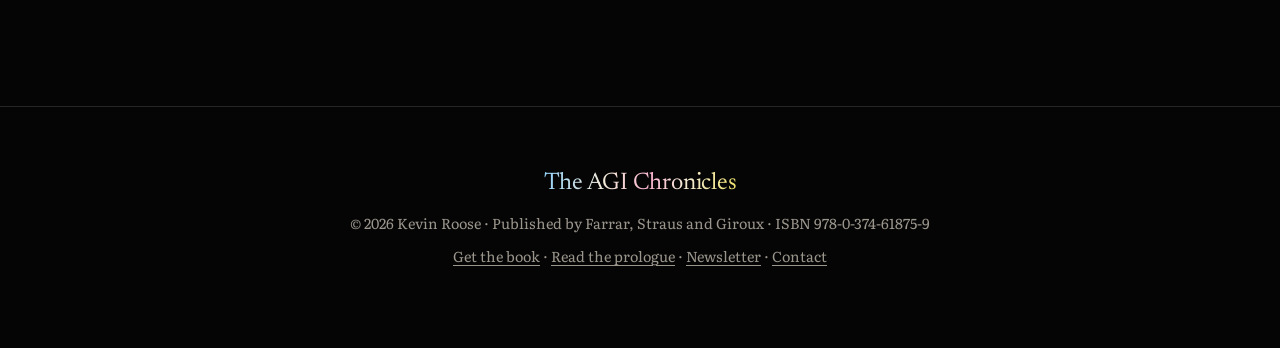
==== commit 5b5d3847: "Add The Economist praise quote Co-Authored-By: Claude Opus 5.5 <noreply@anthropic.com>" ====
--- a/index.html
+++ b/index.html
@@ -192,6 +192,10 @@
   </figure>
 
   <div class="quote-grid quote-grid-2">
+    <figure class="quote-card quote-card-wide reveal">
+      <blockquote><p>&ldquo;Roose captures the madness in a fast-paced style. His account is filled with gossipy anecdotes that highlight just how much the ambitions, ideological divides and personality clashes of a group small enough to fit in a couple of classrooms have shaped what may turn out to be the most consequential technology in modern history.&rdquo;</p></blockquote>
+      <figcaption>&mdash;&nbsp;<a href="https://www.economist.com/culture/2026/10/22/how-personal-rivalries-and-clashes-are-shaping-the-ai-race" target="_blank" rel="noopener"><cite>The Economist</cite></a></figcaption>
+    </figure>
     <figure class="quote-card reveal">
       <blockquote><p>&ldquo;A propulsive chronicle of the breakneck sprint to develop artificial general intelligence&hellip; Clear-eyed, deeply reported, and brisk, Roose&rsquo;s account is an indispensable window into how the world arrived at a precarious technological inflection point.&rdquo;</p></blockquote>
       <figcaption>&mdash;&nbsp;<cite>Publishers Weekly</cite> <span class="star-badge">&#9733; starred review</span></figcaption>
--- a/styles.css
+++ b/styles.css
@@ -396,6 +396,7 @@
 .star-badge { display: block; margin-top: 0.3rem; color: var(--yellow); }
 
 .quote-grid-2 { grid-template-columns: repeat(2, 1fr); margin-top: 1.2rem; }
+.quote-card-wide { grid-column: 1 / -1; }
 .quote-lead figcaption a, .quote-card figcaption a { color: inherit; text-decoration: none; }
 .quote-lead figcaption a:hover cite, .quote-card figcaption a:hover cite { text-decoration: underline; }
 
